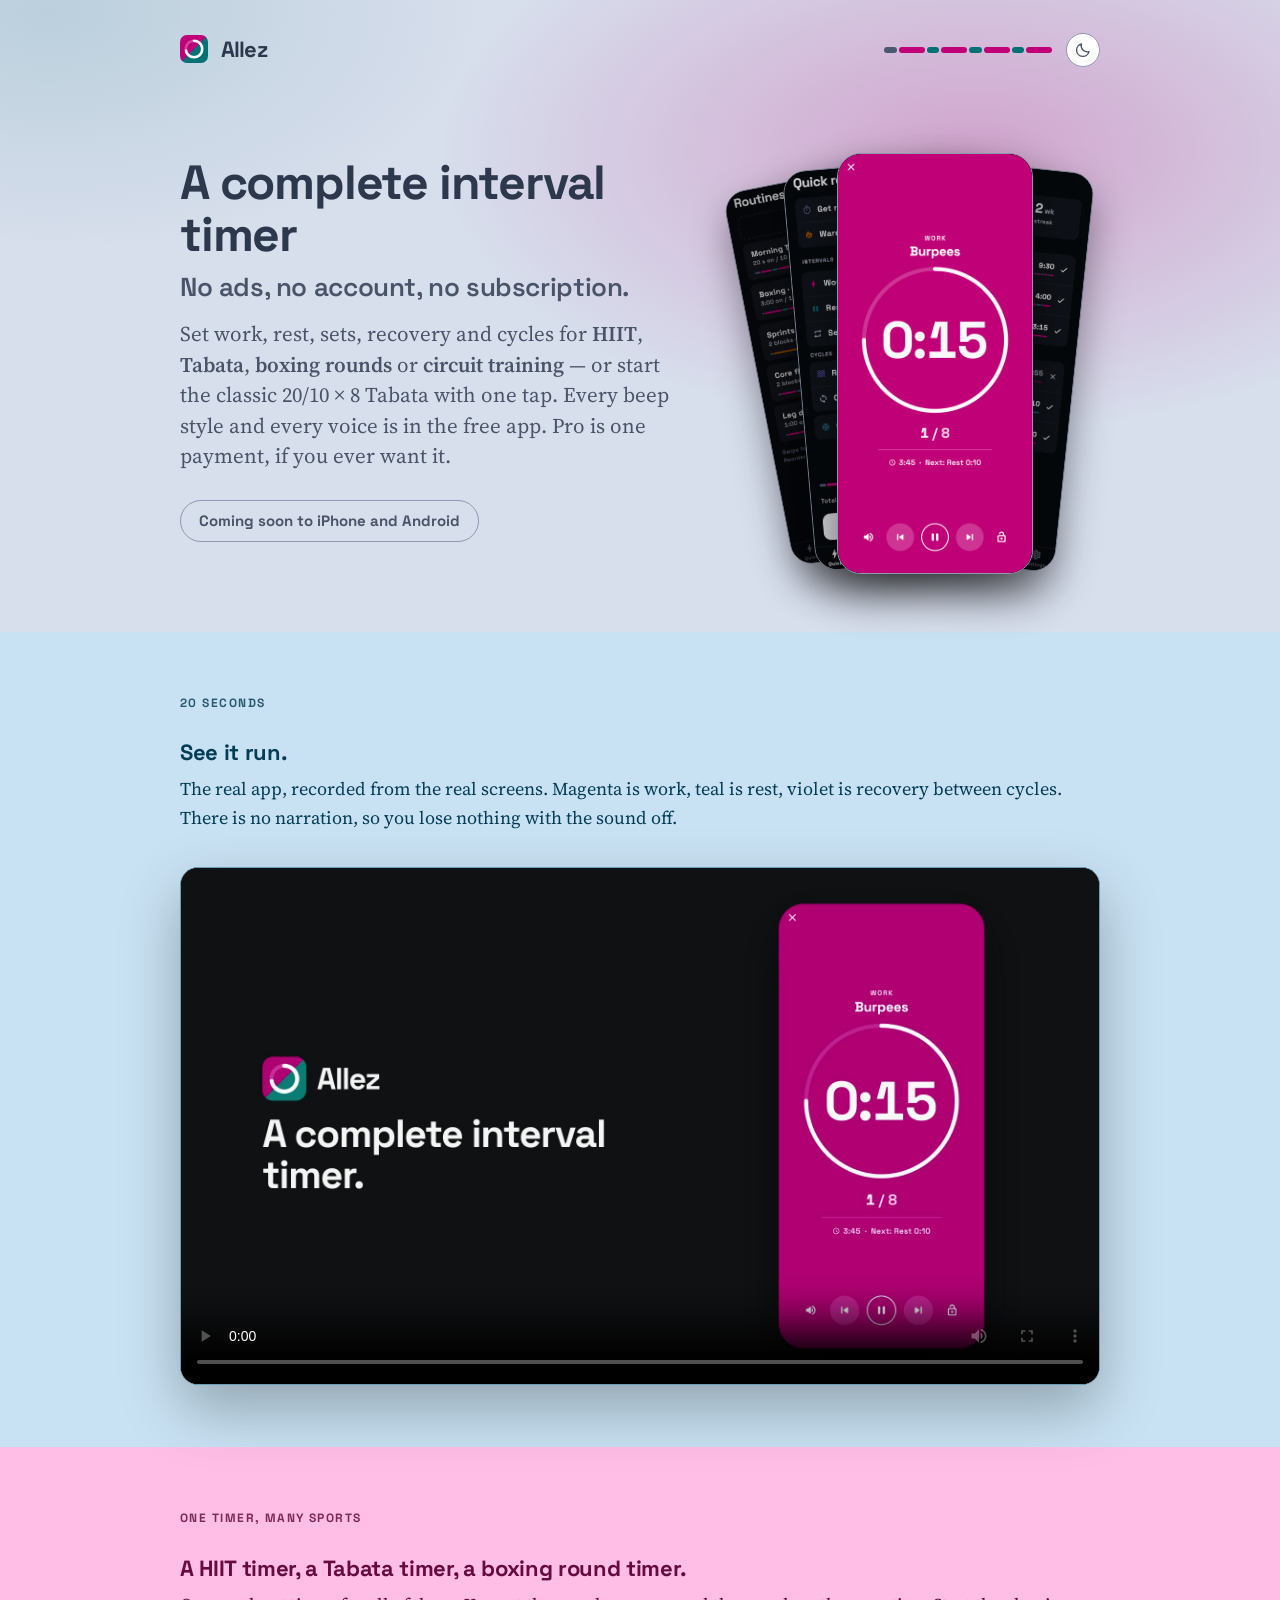
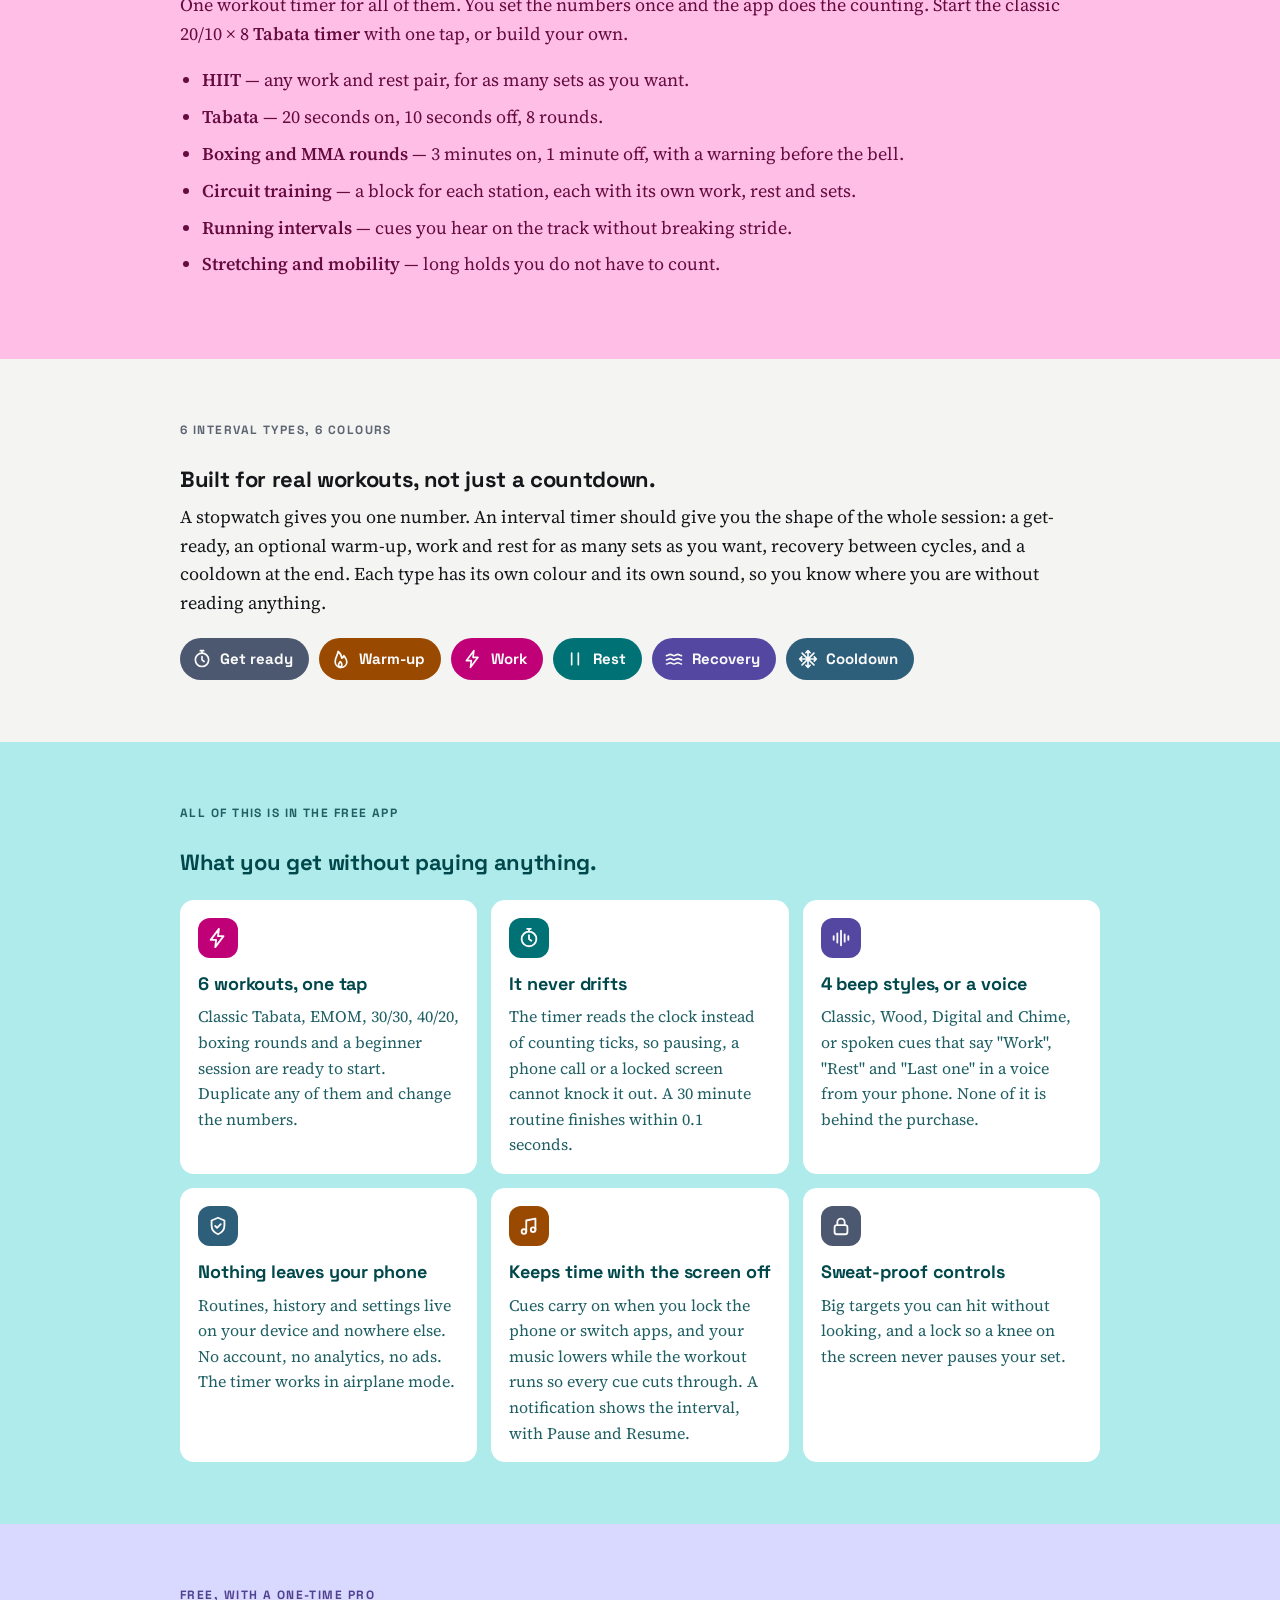
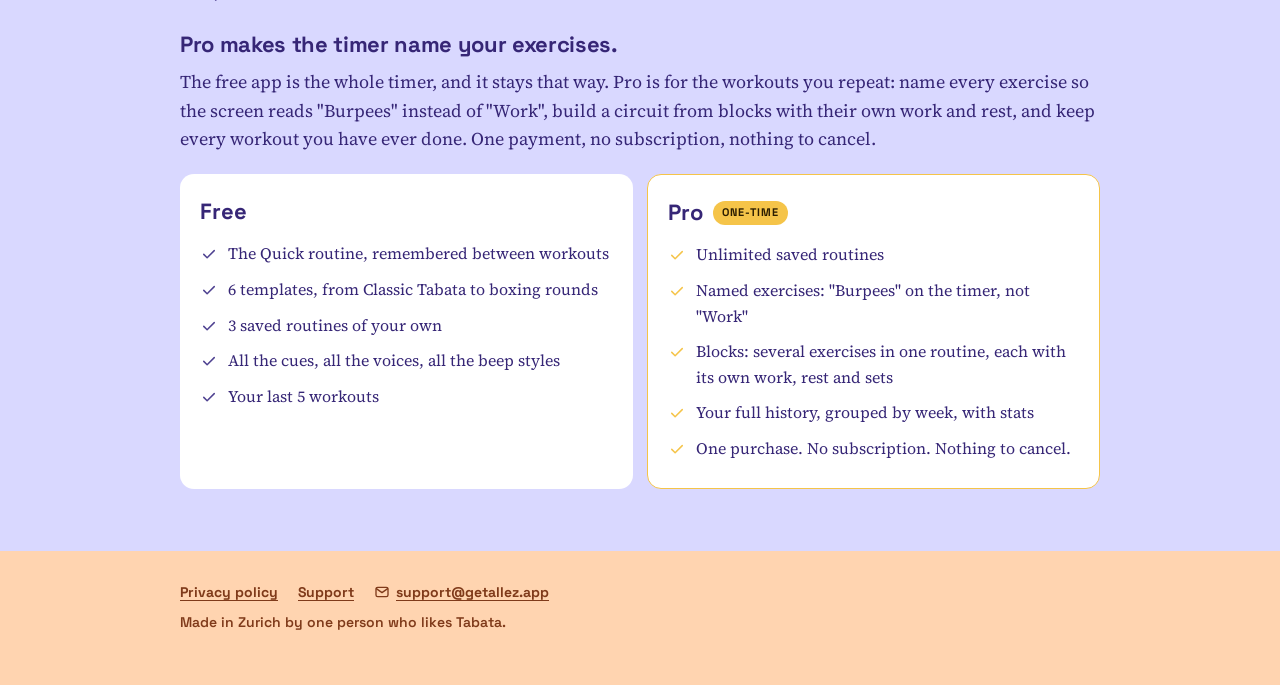
==== index.html @ c7da7fe8 "site: give each section the app's own interval colours The bands carried 8 per cent of an interval c" ====
<!doctype html>
<html lang="en">
<head>
  <meta charset="utf-8">
  <meta name="viewport" content="width=device-width, initial-scale=1">
  <title>Allez — Interval Timer for HIIT, Tabata &amp; Boxing</title>
  <meta name="description" content="A complete interval timer for HIIT, Tabata, boxing rounds and circuit training. No ads, no account, no subscription — the free app is the whole timer.">
  <link rel="canonical" href="https://getallez.app/">
  <meta name="theme-color" media="(prefers-color-scheme: light)" content="#F4F4F2">
  <meta name="theme-color" media="(prefers-color-scheme: dark)" content="#0F1115">
  <link rel="icon" href="assets/icons/favicon.ico" sizes="any">
  <link rel="icon" type="image/png" sizes="32x32" href="assets/icons/icon-32.png">
  <link rel="icon" type="image/png" sizes="16x16" href="assets/icons/icon-16.png">
  <link rel="apple-touch-icon" href="assets/icons/apple-touch-icon.png">
  <link rel="manifest" href="site.webmanifest">
  <meta property="og:type" content="website">
  <meta property="og:site_name" content="Allez">
  <meta property="og:title" content="Allez — Interval Timer for HIIT, Tabata &amp; Boxing">
  <meta property="og:description" content="A complete interval timer for HIIT, Tabata, boxing rounds and circuit training. No ads, no account, no subscription — the free app is the whole timer.">
  <meta property="og:url" content="https://getallez.app/">
  <meta property="og:image" content="https://getallez.app/assets/og-image.png">
  <meta property="og:image:width" content="1200">
  <meta property="og:image:height" content="630">
  <meta name="twitter:card" content="summary_large_image">
  <meta name="twitter:title" content="Allez — Interval Timer for HIIT, Tabata &amp; Boxing">
  <meta name="twitter:description" content="A complete interval timer. No ads, no account, no subscription.">
  <meta name="twitter:image" content="https://getallez.app/assets/og-image.png">
  <!-- The Smart App Banner needs the numeric App Store id. Add it once the
       app record exists: <meta name="apple-itunes-app" content="app-id=ID"> -->
  <link rel="preconnect" href="https://fonts.googleapis.com">
  <link rel="preconnect" href="https://fonts.gstatic.com" crossorigin>
  <link href="https://fonts.googleapis.com/css2?family=Space+Grotesk:wght@500;600;700&family=Source+Serif+4:ital,opsz,wght@0,8..60,400;0,8..60,600;1,8..60,400&display=swap" rel="stylesheet">
  <script src="assets/theme.js"></script>
  <script src="assets/motion.js"></script>
  <link rel="stylesheet" href="assets/site.css">
  <!-- Structured data. It carries no rating and no store link, because the
       app has neither yet. Add downloadUrl once each store listing is live. -->
  <script type="application/ld+json">
  {
    "@context": "https://schema.org",
    "@graph": [
      {
        "@type": "WebSite",
        "@id": "https://getallez.app/#website",
        "url": "https://getallez.app/",
        "name": "Allez",
        "inLanguage": "en"
      },
      {
        "@type": "VideoObject",
        "@id": "https://getallez.app/#launch-film",
        "name": "Allez, an interval timer in twenty seconds",
        "description": "A twenty second look at the Allez interval timer: the work, rest and recovery colours, the quick routine setup, and the weekly history.",
        "thumbnailUrl": "https://getallez.app/assets/video/allez-launch.jpg",
        "contentUrl": "https://getallez.app/assets/video/allez-launch.mp4",
        "uploadDate": "2026-09-23",
        "duration": "PT20S",
        "inLanguage": "en",
        "isPartOf": { "@id": "https://getallez.app/#website" }
      },
      {
        "@type": "SoftwareApplication",
        "@id": "https://getallez.app/#app",
        "name": "Allez - HIIT Interval Timer",
        "applicationCategory": "HealthApplication",
        "applicationSubCategory": "Interval timer",
        "operatingSystem": "Android, iOS",
        "inLanguage": "en",
        "image": "https://getallez.app/assets/og-image.png",
        "description": "A complete interval timer for HIIT, Tabata, boxing rounds and circuit training. Work, rest, sets, recovery and cycles set in seconds, with no ads, no account and no subscription. The free app is the whole timer.",
        "featureList": [
          "Work, rest, sets, recovery and cycles set in seconds",
          "Templates for Tabata, EMOM, 30/30, 40/20 and boxing rounds",
          "Four beep styles, or spoken interval cues, all free",
          "A 3-2-1 countdown before every change",
          "Keeps time with the screen locked",
          "No account, no ads and no data leaves the device",
          "Workout history with weekly totals"
        ],
        "offers": {
          "@type": "Offer",
          "price": "0",
          "priceCurrency": "USD",
          "description": "Free, with an optional one-time Pro purchase"
        },
        "isPartOf": { "@id": "https://getallez.app/#website" }
      }
    ]
  }
  </script>
</head>
<body>
<div class="progress" aria-hidden="true"></div>
<!-- The icons, drawn once and used by reference below. -->
<svg width="0" height="0" style="position:absolute" aria-hidden="true">
  <symbol id="i-timer" viewBox="0 0 24 24"><circle cx="12" cy="13" r="8"/><path d="M12 9v4l2.5 2M10 2h4M12 2v3"/></symbol>
  <symbol id="i-flame" viewBox="0 0 24 24"><path d="M12 22c4.4 0 7-2.9 7-6.6 0-3.2-2.2-5.1-3.6-7.4-.5 1.6-1.4 2.6-2.4 3-.3-3-1.8-5.8-4.5-8C8.6 6.3 5 9.7 5 15.4 5 19.1 7.6 22 12 22z"/><path d="M12 22c-1.7 0-3-1.3-3-3 0-1.6 1.3-2.5 2-4 1.2 1 2 2.5 2 4 0 1.7-1.3 3-3 3z"/></symbol>
  <symbol id="i-bolt" viewBox="0 0 24 24"><path d="M13 2L4 14h6l-1 8 9-12h-6l1-8z"/></symbol>
  <symbol id="i-pause" viewBox="0 0 24 24"><path d="M8 5v14M16 5v14"/></symbol>
  <symbol id="i-waves" viewBox="0 0 24 24"><path d="M3 8c2 0 2.5-1.5 4.5-1.5S10 8 12 8s2.5-1.5 4.5-1.5S19 8 21 8M3 13c2 0 2.5-1.5 4.5-1.5S10 13 12 13s2.5-1.5 4.5-1.5S19 13 21 13M3 18c2 0 2.5-1.5 4.5-1.5S10 18 12 18s2.5-1.5 4.5-1.5S19 18 21 18"/></symbol>
  <symbol id="i-snow" viewBox="0 0 24 24"><path d="M12 2v20M2 12h20M4.9 4.9l14.2 14.2M19.1 4.9L4.9 19.1M12 2l-2.5 2.5M12 2l2.5 2.5M12 22l-2.5-2.5M12 22l2.5-2.5M2 12l2.5-2.5M2 12l2.5 2.5M22 12l-2.5-2.5M22 12l-2.5 2.5"/></symbol>
  <symbol id="i-speaker" viewBox="0 0 24 24"><path d="M4 9v6h4l5 4V5L8 9H4z"/><path d="M16.5 8.5a5 5 0 010 7M19 6a8.5 8.5 0 010 12"/></symbol>
  <symbol id="i-voice" viewBox="0 0 24 24"><path d="M4 10v4M8 7v10M12 4v16M16 8v8M20 10v4"/></symbol>
  <symbol id="i-lock" viewBox="0 0 24 24"><rect x="5" y="11" width="14" height="10" rx="2.5"/><path d="M8 11V8a4 4 0 018 0v3"/></symbol>
  <symbol id="i-shield" viewBox="0 0 24 24"><path d="M12 3l7 3v5.5c0 4.5-3 8-7 9.5-4-1.5-7-5-7-9.5V6l7-3z"/><path d="M9 12l2 2 4-4"/></symbol>
  <symbol id="i-music" viewBox="0 0 24 24"><path d="M9 18V6l10-2v12"/><circle cx="6.5" cy="18" r="2.5"/><circle cx="16.5" cy="16" r="2.5"/></symbol>
  <symbol id="i-check" viewBox="0 0 24 24"><path d="M5 12.5l4.5 4.5L19 7.5"/></symbol>
  <symbol id="i-island" viewBox="0 0 24 24"><rect x="3" y="4" width="18" height="16" rx="4"/><rect x="8" y="6.5" width="8" height="3" rx="1.5"/></symbol>
  <symbol id="i-mail" viewBox="0 0 24 24"><rect x="3" y="5" width="18" height="14" rx="2.5"/><path d="M3.5 7l8.5 6 8.5-6"/></symbol>
</svg>

<main class="wide">
  <div class="stage" data-band="getready">
  <header class="brand">
    <a class="wordmark" href="/">
      <img class="appicon" src="assets/icons/icon-48.png" width="28" height="28" alt="">
      Allez
    </a>
    <div class="brand-end">
      <div class="bar live" aria-hidden="true">
        <span class="getready"></span><span></span><span class="rest"></span><span></span><span class="rest"></span><span></span><span class="rest"></span><span></span>
      </div>
      <button class="theme-toggle" type="button" aria-label="Switch the theme"><svg class="sun" viewBox="0 0 24 24" aria-hidden="true"><circle cx="12" cy="12" r="4.2"/><path d="M12 2.6v2.2M12 19.2v2.2M2.6 12h2.2M19.2 12h2.2M5.3 5.3l1.6 1.6M17.1 17.1l1.6 1.6M18.7 5.3l-1.6 1.6M6.9 17.1l-1.6 1.6"/></svg><svg class="moon" viewBox="0 0 24 24" aria-hidden="true"><path d="M20 14.2A8.4 8.4 0 019.8 4 8.4 8.4 0 1020 14.2z"/></svg></button>
    </div>
  </header>

  <section class="hero">
    <div>
      <h1><span>A</span> <span>complete</span> <span>interval</span> <span>timer</span></h1>
      <p class="hero-sub">No ads, no account, no subscription.</p>
      <p class="lead">Set work, rest, sets, recovery and cycles for <strong>HIIT</strong>, <strong>Tabata</strong>, <strong>boxing rounds</strong> or <strong>circuit training</strong> &mdash; or start the classic 20/10 &times; 8 Tabata with one tap. Every beep style and every voice is in the free app. Pro is one payment, if you ever want it.</p>
      <div class="actions">
        <span class="pill quiet">Coming soon to iPhone and Android</span>
      </div>
    </div>
    <figure class="deck" role="img" aria-label="Four screens from Allez: the saved routines, the quick routine with its work and rest values, the running timer showing Burpees with 15 seconds left, and the history with this week's workouts.">
      <span class="deck-card"><img src="assets/screens/h_5_routines.png" width="416" height="900" alt="" loading="eager" fetchpriority="high"></span>
      <span class="deck-card"><img src="assets/screens/h_3_quick.png" width="416" height="900" alt="" loading="eager" fetchpriority="high"></span>
      <span class="deck-card"><img src="assets/screens/h_1_work.png" width="416" height="900" alt="" loading="eager" fetchpriority="high"></span>
      <span class="deck-card"><img src="assets/screens/h_6_history.png" width="416" height="900" alt="" loading="eager" fetchpriority="high"></span>
    </figure>
  </section>
  </div>

  <section id="film" data-reveal data-band="cooldown">
    <p class="eyebrow">20 seconds</p>
    <h2><span>See it run.</span></h2>
    <p>The real app, recorded from the real screens. Magenta is work, teal is rest, violet is recovery between cycles. There is no narration, so you lose nothing with the sound off.</p>
    <figure class="film">
      <video controls playsinline preload="metadata"
             poster="assets/video/allez-launch.jpg"
             width="1920" height="1080">
        <source src="assets/video/allez-launch.mp4" type="video/mp4">
        <p>Your browser cannot play this video. <a href="assets/video/allez-launch.mp4">Download it instead.</a></p>
      </video>
    </figure>
  </section>

  <section data-reveal data-band="work">
    <p class="eyebrow">One timer, many sports</p>
    <h2><span>A HIIT timer, a Tabata timer, a boxing round timer.</span></h2>
    <p>One workout timer for all of them. You set the numbers once and the app does the counting. Start the classic 20/10 &times; 8 <strong>Tabata timer</strong> with one tap, or build your own.</p>
    <ul>
      <li><strong>HIIT</strong> &mdash; any work and rest pair, for as many sets as you want.</li>
      <li><strong>Tabata</strong> &mdash; 20 seconds on, 10 seconds off, 8 rounds.</li>
      <li><strong>Boxing and MMA rounds</strong> &mdash; 3 minutes on, 1 minute off, with a warning before the bell.</li>
      <li><strong>Circuit training</strong> &mdash; a block for each station, each with its own work, rest and sets.</li>
      <li><strong>Running intervals</strong> &mdash; cues you hear on the track without breaking stride.</li>
      <li><strong>Stretching and mobility</strong> &mdash; long holds you do not have to count.</li>
    </ul>
  </section>

  <section data-reveal>
    <p class="eyebrow">6 interval types, 6 colours</p>
    <h2><span>Built for real workouts, not just a countdown.</span></h2>
    <p>A stopwatch gives you one number. An interval timer should give you the shape of the whole session: a get-ready, an optional warm-up, work and rest for as many sets as you want, recovery between cycles, and a cooldown at the end. Each type has its own colour and its own sound, so you know where you are without reading anything.</p>
    <ul class="intervals" aria-label="The six interval types" data-reveal>
      <li class="chip" style="--tint:#4C586F"><svg class="icon"><use href="#i-timer"/></svg>Get ready</li>
      <li class="chip" style="--tint:#9A4A00"><svg class="icon"><use href="#i-flame"/></svg>Warm-up</li>
      <li class="chip" style="--tint:#BF0076"><svg class="icon"><use href="#i-bolt"/></svg>Work</li>
      <li class="chip" style="--tint:#007174"><svg class="icon"><use href="#i-pause"/></svg>Rest</li>
      <li class="chip" style="--tint:#5447A1"><svg class="icon"><use href="#i-waves"/></svg>Recovery</li>
      <li class="chip" style="--tint:#2D5E7A"><svg class="icon"><use href="#i-snow"/></svg>Cooldown</li>
    </ul>
  </section>

  <section data-reveal data-band="rest">
    <p class="eyebrow">All of this is in the free app</p>
    <h2><span>What you get without paying anything.</span></h2>
    <div class="features" data-reveal>
      <div class="feature">
        <span class="feature-icon" style="--tint:#BF0076"><svg class="icon"><use href="#i-bolt"/></svg></span>
        <h3>6 workouts, one tap</h3>
        <p>Classic Tabata, EMOM, 30/30, 40/20, boxing rounds and a beginner session are ready to start. Duplicate any of them and change the numbers.</p>
      </div>
      <div class="feature">
        <span class="feature-icon" style="--tint:#007174"><svg class="icon"><use href="#i-timer"/></svg></span>
        <h3>It never drifts</h3>
        <p>The timer reads the clock instead of counting ticks, so pausing, a phone call or a locked screen cannot knock it out. A 30 minute routine finishes within 0.1 seconds.</p>
      </div>
      <div class="feature">
        <span class="feature-icon" style="--tint:#5447A1"><svg class="icon"><use href="#i-voice"/></svg></span>
        <h3>4 beep styles, or a voice</h3>
        <p>Classic, Wood, Digital and Chime, or spoken cues that say "Work", "Rest" and "Last one" in a voice from your phone. None of it is behind the purchase.</p>
      </div>
      <div class="feature">
        <span class="feature-icon" style="--tint:#2D5E7A"><svg class="icon"><use href="#i-shield"/></svg></span>
        <h3>Nothing leaves your phone</h3>
        <p>Routines, history and settings live on your device and nowhere else. No account, no analytics, no ads. The timer works in airplane mode.</p>
      </div>
      <div class="feature">
        <span class="feature-icon" style="--tint:#9A4A00"><svg class="icon"><use href="#i-music"/></svg></span>
        <h3>Keeps time with the screen off</h3>
        <p>Cues carry on when you lock the phone or switch apps, and your music lowers while the workout runs so every cue cuts through. A notification shows the interval, with Pause and Resume.</p>
      </div>
      <div class="feature">
        <span class="feature-icon" style="--tint:#4C586F"><svg class="icon"><use href="#i-lock"/></svg></span>
        <h3>Sweat-proof controls</h3>
        <p>Big targets you can hit without looking, and a lock so a knee on the screen never pauses your set.</p>
      </div>
    </div>
  </section>

  <section data-reveal data-band="recovery">
    <p class="eyebrow">Free, with a one-time Pro</p>
    <h2><span>Pro makes the timer name your exercises.</span></h2>
    <p>The free app is the whole timer, and it stays that way. Pro is for the workouts you repeat: name every exercise so the screen reads "Burpees" instead of "Work", build a circuit from blocks with their own work and rest, and keep every workout you have ever done. One payment, no subscription, nothing to cancel.</p>
    <div class="plans" data-reveal>
      <div class="plan">
        <h3>Free</h3>
        <ul class="ticks">
          <li><svg class="icon"><use href="#i-check"/></svg>The Quick routine, remembered between workouts</li>
          <li><svg class="icon"><use href="#i-check"/></svg>6 templates, from Classic Tabata to boxing rounds</li>
          <li><svg class="icon"><use href="#i-check"/></svg>3 saved routines of your own</li>
          <li><svg class="icon"><use href="#i-check"/></svg>All the cues, all the voices, all the beep styles</li>
          <li><svg class="icon"><use href="#i-check"/></svg>Your last 5 workouts</li>
        </ul>
      </div>
      <div class="plan pro">
        <h3>Pro <span class="propill">one-time</span></h3>
        <ul class="ticks">
          <li><svg class="icon"><use href="#i-check"/></svg>Unlimited saved routines</li>
          <li><svg class="icon"><use href="#i-check"/></svg>Named exercises: "Burpees" on the timer, not "Work"</li>
          <li><svg class="icon"><use href="#i-check"/></svg>Blocks: several exercises in one routine, each with its own work, rest and sets</li>
          <li><svg class="icon"><use href="#i-check"/></svg>Your full history, grouped by week, with stats</li>
          <li><svg class="icon"><use href="#i-check"/></svg>One purchase. No subscription. Nothing to cancel.</li>
        </ul>
      </div>
    </div>
  </section>

  <footer data-reveal data-band="warmup">
    <a href="privacy/">Privacy policy</a>
    <a href="support/">Support</a>
    <a href="mailto:support@getallez.app"><svg class="icon inline"><use href="#i-mail"/></svg>support@getallez.app</a>
    <span class="made">Made in Zurich by one person who likes Tabata.</span>
  </footer>
</main>
</body>
</html>
---- assets/site.css ----
/* The site uses the colours and the type of the app, so a user who comes
   from the App Store page to the support page sees the same thing. */

:root {
  --surface: #F4F4F2;
  --card: #FFFFFF;
  --border: #E4E6EA;
  --text: #14161A;
  --text2: #5D6472;
  --text3: #A2A8B5;
  --work: #BF0076;
  --rest: #007174;
  --recovery: #5447A1;
  --getready: #4C586F;
  /* The interval palette, copied from the app. Each interval owns a ground
     and the ink the app writes on that ground, and the app keeps a separate
     set for each theme. A band on this page uses the same pair, so the page
     and the timer are the same object. Source: lib/theme/allez_theme.dart. */
  --getready-bg: #D7DEEC; --getready-ink: #2D384D; --getready-2: #4A5468; --getready-line: #8F9AB0;
  --warmup-bg:   #FFD4B0; --warmup-ink:   #651E00; --warmup-2:   #7F3A1A; --warmup-line:   #C98B5D;
  --work-bg:     #FFBEE6; --work-ink:     #650B3F; --work-2:     #7D2A58; --work-line:     #D97FB8;
  --rest-bg:     #B0EBEB; --rest-ink:     #00484C; --rest-2:     #1F5F63; --rest-line:     #4FA6A8;
  --recovery-bg: #D9D8FF; --recovery-ink: #362676; --recovery-2: #4F4291; --recovery-line: #9391D0;
  --cooldown-bg: #C9E2F3; --cooldown-ink: #053D57; --cooldown-2: #2A5871; --cooldown-line: #6E9DB8;
  /* A card on a pale band is white. A card on a deep one is the band with
     light let into it, which is how the app draws a control on a work
     screen. */
  --band-card: #FFFFFF;
  --glow: 26%;
  /* One curve for every move on the page. It leaves fast and lands slow,
     which is what makes a card look like it has weight. */
  --ease: cubic-bezier(.16, 1, .3, 1);
  --lift: 0 16px 36px rgba(20, 22, 26, .10);
  color-scheme: light dark;
}

/* The system preference decides, unless the reader asked for light. The
   dark tokens repeat below for the reader's own choice; CSS cannot share
   one block between a media query and a selector. */
@media (prefers-color-scheme: dark) {
  :root:not([data-theme="light"]) {
    --surface: #0F1115;
    --card: #181B21;
    --border: #242830;
    --text: #F4F5F7;
    --text2: #A2A8B5;
    --text3: #5D6472;
    --lift: 0 16px 36px rgba(0, 0, 0, .45);
    --getready-bg: #4C586F; --getready-ink: #FAFAFA; --getready-2: #E2E4E8; --getready-line: #9AA2B1;
    --warmup-bg:   #9A4A00; --warmup-ink:   #FAFAFA; --warmup-2:   #F3E5D8; --warmup-line:   #D0A27A;
    --work-bg:     #BF0076; --work-ink:     #FAFAFA; --work-2:     #F6D7EA; --work-line:     #E07AB8;
    --rest-bg:     #007174; --rest-ink:     #FAFAFA; --rest-2:     #D9ECEC; --rest-line:     #5EAAAC;
    --recovery-bg: #5447A1; --recovery-ink: #FAFAFA; --recovery-2: #E2E0EE; --recovery-line: #A49BD0;
    --cooldown-bg: #2D5E7A; --cooldown-ink: #FAFAFA; --cooldown-2: #DBE3E8; --cooldown-line: #8AA7B8;
    --band-card: rgba(255, 255, 255, .13);
    --glow: 40%;
    color-scheme: dark;
  }
}

:root[data-theme="dark"] {
  --surface: #0F1115;
  --card: #181B21;
  --border: #242830;
  --text: #F4F5F7;
  --text2: #A2A8B5;
  --text3: #5D6472;
  --lift: 0 16px 36px rgba(0, 0, 0, .45);
  --getready-bg: #4C586F; --getready-ink: #FAFAFA; --getready-2: #E2E4E8; --getready-line: #9AA2B1;
  --warmup-bg:   #9A4A00; --warmup-ink:   #FAFAFA; --warmup-2:   #F3E5D8; --warmup-line:   #D0A27A;
  --work-bg:     #BF0076; --work-ink:     #FAFAFA; --work-2:     #F6D7EA; --work-line:     #E07AB8;
  --rest-bg:     #007174; --rest-ink:     #FAFAFA; --rest-2:     #D9ECEC; --rest-line:     #5EAAAC;
  --recovery-bg: #5447A1; --recovery-ink: #FAFAFA; --recovery-2: #E2E0EE; --recovery-line: #A49BD0;
  --cooldown-bg: #2D5E7A; --cooldown-ink: #FAFAFA; --cooldown-2: #DBE3E8; --cooldown-line: #8AA7B8;
  --band-card: rgba(255, 255, 255, .13);
  --glow: 40%;
  color-scheme: dark;
}

:root[data-theme="light"] {
  color-scheme: light;
}

* {
  box-sizing: border-box;
}

html {
  -webkit-text-size-adjust: 100%;
}

img {
  max-width: 100%;
  height: auto;
}

/* Nothing on the page may widen it. The screens row scrolls inside its
   own box; the page itself never scrolls sideways. */
body {
  overflow-x: clip;
}

/* Two voices. Headings, labels and buttons speak in Space Grotesk, the
   face of the app. Running text speaks in a serif made for reading on screens, so
   a heading and the paragraph under it never look like the same thing. */
body {
  margin: 0;
  background: var(--surface);
  color: var(--text);
  font-family: "Source Serif 4", Georgia, "Times New Roman", serif;
  font-size: 18px;
  line-height: 1.6;
  font-weight: 400;
}

h1, h2, h3, .wordmark, .eyebrow, .pill, .meta, footer, th {
  font-family: "Space Grotesk", -apple-system, BlinkMacSystemFont, "Segoe UI", sans-serif;
}

main {
  max-width: 680px;
  margin: 0 auto;
  padding: 24px 20px 64px;
}

/* The wordmark and the routine bar are the whole brand. */
.brand {
  display: flex;
  align-items: center;
  justify-content: space-between;
  gap: 16px;
  padding: 8px 0 28px;
}

.wordmark {
  font-size: 22px;
  font-weight: 800;
  letter-spacing: -0.04em;
  color: var(--text);
  text-decoration: none;
}

/* The right-hand group of the header. The bar and the toggle sit together
   so the wordmark keeps the far left. */
.brand-end {
  display: flex;
  align-items: center;
  gap: 14px;
}

.theme-toggle {
  display: inline-flex;
  align-items: center;
  justify-content: center;
  width: 34px;
  height: 34px;
  flex: none;
  padding: 0;
  border: 1px solid var(--border);
  border-radius: 999px;
  background: var(--card);
  color: var(--text2);
  cursor: pointer;
}

.theme-toggle:hover {
  color: var(--text);
  border-color: var(--text3);
}

.theme-toggle:focus-visible {
  outline: 2px solid var(--work);
  outline-offset: 2px;
}

.theme-toggle svg {
  width: 18px;
  height: 18px;
  fill: none;
  stroke: currentColor;
  stroke-width: 1.8;
  stroke-linecap: round;
  stroke-linejoin: round;
}

/* The button offers the theme you are not in, so the icon follows the
   theme in force. The rules mirror the token rules above. */
.theme-toggle .sun { display: none; }
.theme-toggle .moon { display: block; }

@media (prefers-color-scheme: dark) {
  :root:not([data-theme="light"]) .theme-toggle .sun { display: block; }
  :root:not([data-theme="light"]) .theme-toggle .moon { display: none; }
}

:root[data-theme="dark"] .theme-toggle .sun { display: block; }
:root[data-theme="dark"] .theme-toggle .moon { display: none; }
:root[data-theme="light"] .theme-toggle .sun { display: none; }
:root[data-theme="light"] .theme-toggle .moon { display: block; }

.bar {
  display: flex;
  gap: 2px;
  height: 6px;
  width: 168px;
}

.bar span {
  flex: 2;
  border-radius: 3px;
  background: var(--work);
}

.bar span.rest {
  flex: 1;
  background: var(--rest);
}

.bar span.getready {
  flex: 1;
  background: var(--getready);
}

h1 {
  font-size: 36px;
  line-height: 1.08;
  letter-spacing: -0.025em;
  font-weight: 800;
  margin: 0 0 10px;
}

h2 {
  font-size: 22px;
  line-height: 1.2;
  letter-spacing: -0.015em;
  font-weight: 800;
  margin: 40px 0 10px;
}

h3 {
  font-size: 17px;
  font-weight: 800;
  letter-spacing: -0.005em;
  margin: 26px 0 6px;
}

p, li {
  margin: 0 0 14px;
}

ul {
  padding-left: 22px;
}

li {
  margin-bottom: 8px;
}

strong {
  font-weight: 600;
}

a {
  color: var(--text);
  font-weight: 600;
  text-decoration: underline;
  text-decoration-color: var(--text3);
  text-underline-offset: 3px;
}

a:hover {
  text-decoration-color: var(--text);
}

/* The second line of the hero. It sits between the headline and the lead
   in size, and it carries the headline's typeface so the two read as one
   statement. */
.hero-sub {
  font-family: "Space Grotesk", -apple-system, BlinkMacSystemFont, "Segoe UI", sans-serif;
  font-size: 20px;
  line-height: 1.25;
  letter-spacing: -0.015em;
  font-weight: 600;
  color: var(--text2);
  margin: 0 0 16px;
}

.lead {
  font-size: 21px;
  line-height: 1.45;
  color: var(--text2);
  font-weight: 400;
  margin-bottom: 28px;
}

.meta {
  color: var(--text2);
  font-size: 15px;
  font-weight: 600;
}

.eyebrow {
  font-size: 12px;
  font-weight: 700;
  letter-spacing: 0.12em;
  text-transform: uppercase;
  color: var(--text2);
  margin: 0 0 12px;
}

.card {
  background: var(--card);
  border-radius: 12px;
  padding: 16px 18px;
  margin: 16px 0;
}

.card p:last-child, .card li:last-child {
  margin-bottom: 0;
}

.pill {
  display: inline-block;
  max-width: 100%;
  padding: 10px 18px;
  border-radius: 999px;
  background: var(--text);
  color: var(--surface);
  font-weight: 800;
  font-size: 15px;
  line-height: 1.35;
  text-align: center;
  text-decoration: none;
}

.pill.quiet {
  background: transparent;
  color: var(--text2);
  border: 1.5px solid var(--border);
}

.actions {
  display: flex;
  flex-wrap: wrap;
  gap: 10px;
  margin: 28px 0;
}

footer {
  margin-top: 56px;
  padding-top: 20px;
  border-top: 1px solid var(--border);
  color: var(--text2);
  font-size: 14px;
  font-weight: 700;
  display: flex;
  flex-wrap: wrap;
  gap: 8px 20px;
}

footer a {
  color: var(--text2);
  font-weight: 700;
}

code {
  font-family: ui-monospace, "SF Mono", Menlo, monospace;
  font-size: 15px;
  background: var(--card);
  padding: 2px 6px;
  border-radius: 6px;
}

table {
  width: 100%;
  border-collapse: collapse;
  font-size: 15px;
  margin: 12px 0 20px;
}

th, td {
  text-align: left;
  padding: 10px 8px;
  border-bottom: 1px solid var(--border);
  vertical-align: top;
}

th {
  color: var(--text2);
  font-weight: 700;
  font-size: 12px;
  letter-spacing: 0.08em;
  text-transform: uppercase;
}

/* --- The landing page. The inner pages keep the narrow reading column. */

main.wide {
  max-width: 960px;
  padding-top: 0;
  padding-bottom: 0;
}

.appicon {
  width: 28px;
  height: 28px;
  border-radius: 7px;
  vertical-align: -6px;
  margin-right: 8px;
}

/* The hero bar runs, like a routine. Off for people who asked for less
   motion. */
@media (prefers-reduced-motion: no-preference) {
  .bar.live span {
    animation: run 4.8s ease-in-out infinite;
  }
  .bar.live span:nth-child(1) { animation-delay: 0s; }
  .bar.live span:nth-child(2) { animation-delay: .6s; }
  .bar.live span:nth-child(3) { animation-delay: 1.2s; }
  .bar.live span:nth-child(4) { animation-delay: 1.8s; }
  .bar.live span:nth-child(5) { animation-delay: 2.4s; }
  .bar.live span:nth-child(6) { animation-delay: 3s; }
  .bar.live span:nth-child(7) { animation-delay: 3.6s; }
  .bar.live span:nth-child(8) { animation-delay: 4.2s; }
  @keyframes run {
    0%, 100% { opacity: .35; }
    12% { opacity: 1; }
    30% { opacity: .35; }
  }
}

main.wide section {
  margin: 0;
  padding: 48px 0;
}

/* The band separates one section from the next, so the heading inside a
   band no longer has to. */
main.wide section h2 {
  margin-top: 26px;
}

.hero {
  display: grid;
  grid-template-columns: minmax(0, 1fr);
  gap: 28px;
  align-items: center;
  padding: 4px 0 52px;
}

.hero > * {
  min-width: 0;
}

.hero h1 {
  font-size: 32px;
}

.hero .lead {
  font-size: 18px;
  line-height: 1.5;
}

/* The hero deck. Four screens in depth, the front one sharp and the rest
   dimmed behind it. It has to read with no motion at all, because a hero
   gets about two seconds; the hover only rewards someone already looking. */
.hero .deck {
  position: relative;
  width: min(94vw, 300px);
  aspect-ratio: 1 / 1.2;
  margin: 0 auto;
  display: grid;
  place-items: center;
}

.hero .deck-card {
  position: absolute;
  width: min(46vw, 168px);
  border-radius: 24px;
  overflow: hidden;
  background: #000;
  border: 1px solid var(--border);
  box-shadow: 0 20px 44px rgba(0, 0, 0, .42);
  transition: translate .55s var(--ease), rotate .55s var(--ease),
              scale .55s var(--ease), filter .55s ease;
}

.hero .deck-card img {
  display: block;
  width: 100%;
  height: auto;
}

/* The fan sits on the translate, rotate and scale properties rather than on
   one transform, so the deal-in keyframe below can use transform without
   overwriting a card's resting place. Each card carries its own depth, so the
   stacking never depends on source order alone. A narrow screen closes the
   fan up into a stack. */
.hero .deck-card:nth-child(1) { translate: -34% 0; rotate: -9deg; scale: .90; z-index: 1; filter: brightness(.70); }
.hero .deck-card:nth-child(2) { translate: -16% 0; rotate: -4deg; scale: .95; z-index: 2; filter: brightness(.85); }
.hero .deck-card:nth-child(3) { translate: 0 0;    rotate: 0deg;  scale: 1;   z-index: 3; }
.hero .deck-card:nth-child(4) { translate: 18% 0;  rotate: 5deg;  scale: .95; z-index: 2; filter: brightness(.85); }

@media (prefers-reduced-motion: reduce) {
  .hero .deck-card { transition: none; }
}

@media (min-width: 760px) {
  .hero {
    grid-template-columns: minmax(0, 1.15fr) minmax(0, .85fr);
    gap: 48px;
  }
  .hero h1 {
    font-size: 48px;
  }
  .hero .hero-sub {
    font-size: 26px;
  }
  .hero .lead {
    font-size: 21px;
    line-height: 1.45;
  }
  .hero .deck {
    width: min(38vw, 330px);
    aspect-ratio: 1 / 1.12;
    margin: 0;
    justify-self: end;
  }
  .hero .deck-card { width: min(22vw, 196px); }
  .hero .deck-card:nth-child(1) { translate: -46% 0; rotate: -11deg; scale: .90; }
  .hero .deck-card:nth-child(2) { translate: -22% 0; rotate: -5deg;  scale: .95; }
  .hero .deck-card:nth-child(4) { translate: 24% 0;  rotate: 6deg;   scale: .95; }
  .hero .deck:hover .deck-card:nth-child(1) { translate: -74% 0; rotate: -15deg; scale: .92; }
  .hero .deck:hover .deck-card:nth-child(2) { translate: -38% 0; rotate: -7deg;  scale: .97; }
  .hero .deck:hover .deck-card:nth-child(3) { translate: 0 -10px; scale: 1.03; }
  .hero .deck:hover .deck-card:nth-child(4) { translate: 42% 0;  rotate: 9deg;   scale: .97; }
}

/* The launch film. The poster carries the section until the reader presses
   play, so nothing downloads that they did not ask for. */
.film {
  margin: 34px 0 0;
  border-radius: 18px;
  overflow: hidden;
  border: 1px solid var(--border);
  background: #000;
  box-shadow: 0 24px 60px rgba(0, 0, 0, .28);
  line-height: 0;
}

.film video {
  display: block;
  width: 100%;
  height: auto;
}

/* Three phones in a row, or a row you swipe through on a narrow screen. */
.screens {
  display: grid;
  grid-auto-flow: column;
  grid-auto-columns: minmax(230px, 1fr);
  gap: 18px;
  overflow-x: auto;
  scroll-snap-type: x mandatory;
  padding: 8px 2px 16px;
  margin: 0 -20px;
  padding-left: 20px;
  padding-right: 20px;
  scrollbar-width: none;
}

.screens::-webkit-scrollbar {
  display: none;
}

.screens .phone {
  scroll-snap-align: start;
  min-width: 0;
}

@media (min-width: 760px) {
  .screens {
    grid-auto-flow: row;
    grid-template-columns: repeat(3, 1fr);
    overflow: visible;
    margin: 0;
    padding: 8px 0 0;
  }
}

.icon {
  width: 20px;
  height: 20px;
  fill: none;
  stroke: currentColor;
  stroke-width: 2;
  stroke-linecap: round;
  stroke-linejoin: round;
  flex: none;
}

.icon.inline {
  width: 16px;
  height: 16px;
  vertical-align: -3px;
  margin-right: 6px;
}

/* The interval types, each in its own colour, as on the timer. */
.intervals {
  list-style: none;
  padding: 0;
  margin: 20px 0 0;
  display: flex;
  flex-wrap: wrap;
  gap: 10px;
}

.chip {
  display: inline-flex;
  align-items: center;
  gap: 8px;
  padding: 9px 16px 9px 12px;
  border-radius: 999px;
  background: var(--tint);
  color: #FAFAFA;
  font-family: "Space Grotesk", -apple-system, BlinkMacSystemFont, "Segoe UI", sans-serif;
  font-size: 15px;
  font-weight: 700;
  margin: 0;
}

.features {
  display: grid;
  grid-template-columns: 1fr;
  gap: 14px;
  margin-top: 20px;
}

@media (min-width: 640px) {
  .features {
    grid-template-columns: repeat(2, 1fr);
  }
}

@media (min-width: 900px) {
  .features {
    grid-template-columns: repeat(3, 1fr);
  }
}

.feature {
  background: var(--card);
  border-radius: 14px;
  padding: 18px 18px 16px;
}

.feature h3 {
  margin: 12px 0 6px;
  font-size: 18px;
}

.feature p {
  margin: 0;
  font-size: 16px;
  color: var(--text2);
}

.feature-icon {
  display: inline-flex;
  align-items: center;
  justify-content: center;
  width: 40px;
  height: 40px;
  border-radius: 12px;
  background: var(--tint);
  color: #FAFAFA;
}

.feature-icon .icon {
  width: 22px;
  height: 22px;
}

.plans {
  display: grid;
  grid-template-columns: 1fr;
  gap: 14px;
  margin-top: 20px;
}

@media (min-width: 640px) {
  .plans {
    grid-template-columns: 1fr 1fr;
  }
}

.plan {
  background: var(--card);
  border-radius: 14px;
  padding: 20px 20px 16px;
}

.plan.pro {
  border: 1.5px solid #F5C449;
}

.plan h3 {
  margin: 0 0 12px;
  font-size: 22px;
  display: flex;
  align-items: center;
  gap: 10px;
}

.propill {
  font-size: 11px;
  font-weight: 800;
  letter-spacing: .1em;
  text-transform: uppercase;
  background: #F5C449;
  color: #2B1D00;
  padding: 3px 9px;
  border-radius: 999px;
}

.ticks {
  list-style: none;
  padding: 0;
  margin: 0;
}

.ticks li {
  display: flex;
  gap: 10px;
  align-items: flex-start;
  margin: 0 0 10px;
  font-size: 16px;
}

.ticks .icon {
  width: 18px;
  height: 18px;
  margin-top: 4px;
  color: var(--rest);
}

.plan.pro .ticks .icon {
  color: #F5C449;
}

footer .made {
  flex-basis: 100%;
  color: var(--text3);
  font-weight: 600;
}

/* --- Motion -------------------------------------------------------------

   Two locks guard everything that hides a block. The "motion" class comes
   from motion.js, so a page whose script never ran cannot hide something it
   has no way to show again. The media query is the reader's own setting, so
   a reader who turns reduced motion on part way through a visit gets the
   whole page back at once.

   Only opacity, transform, translate, rotate and scale animate here. Those
   run on the compositor. Width, height and top do not, and never appear. */

@media (prefers-reduced-motion: no-preference) {

  /* The hero plays on load, in reading order: the headline a word at a
     time, then the promise, then the lead, then the deck dealing itself
     out behind them. */
  @keyframes rise {
    from { opacity: 0; transform: translateY(14px); }
  }

  .motion .hero h1 > span {
    display: inline-block;
    animation: rise .7s var(--ease) backwards;
  }

  .motion .hero h1 > span:nth-child(1) { animation-delay: .04s; }
  .motion .hero h1 > span:nth-child(2) { animation-delay: .10s; }
  .motion .hero h1 > span:nth-child(3) { animation-delay: .16s; }
  .motion .hero h1 > span:nth-child(4) { animation-delay: .22s; }

  .motion .hero .hero-sub { animation: rise .7s var(--ease) .28s backwards; }
  .motion .hero .lead     { animation: rise .7s var(--ease) .36s backwards; }
  .motion .hero .actions  { animation: rise .7s var(--ease) .44s backwards; }

  /* The deck deals out of a square stack into the fan, front card first.
     The keyframe states only where a card starts, so every card ends at
     whichever fan position its own rule gives it, at either breakpoint,
     out of this one keyframe. */
  @keyframes deal {
    from { opacity: 0; translate: 0 26px; rotate: 0deg; scale: .94; }
  }

  .motion .hero .deck-card { animation: deal .85s var(--ease) backwards; }
  .motion .hero .deck-card:nth-child(3) { animation-delay: .18s; }
  .motion .hero .deck-card:nth-child(2) { animation-delay: .28s; }
  .motion .hero .deck-card:nth-child(4) { animation-delay: .36s; }
  .motion .hero .deck-card:nth-child(1) { animation-delay: .44s; }

  /* Every block below the hero waits for the viewport, then brings its
     children in one after another, so the eye lands on the label, then the
     heading, then the body, in the order a reader wants them. */
  .motion [data-reveal] > * {
    opacity: 0;
    transform: translateY(18px);
  }

  .motion [data-reveal].in > * {
    opacity: 1;
    transform: none;
    transition: opacity .65s ease, transform .65s var(--ease);
    transition-delay: calc(var(--i, 0) * 80ms);
  }

  /* A block that stages its own children is not staged by its parent.
     Without this the six chips would finish their stagger behind a list
     that had not arrived yet. */
  .motion [data-reveal] > [data-reveal] {
    opacity: 1;
    transform: none;
  }

  .motion [data-reveal] > :nth-child(1) { --i: 0; }
  .motion [data-reveal] > :nth-child(2) { --i: 1; }
  .motion [data-reveal] > :nth-child(3) { --i: 2; }
  .motion [data-reveal] > :nth-child(4) { --i: 3; }
  .motion [data-reveal] > :nth-child(5) { --i: 4; }
  .motion [data-reveal] > :nth-child(6) { --i: 5; }
  .motion [data-reveal] > :nth-child(n+7) { --i: 6; }

  /* A heading rises out of its own line instead of fading, so it reads as
     one movement rather than two. The padding gives the clipped box room
     for the descenders of g, y and p, and the margin takes the same room
     back, so the space under a heading does not change. */
  .motion [data-reveal] > h2 {
    opacity: 1;
    transform: none;
    overflow: hidden;
    padding-bottom: .18em;
    margin-bottom: calc(10px - .18em);
  }

  .motion [data-reveal] h2 > span {
    display: inline-block;
    transform: translateY(105%);
  }

  .motion [data-reveal].in h2 > span {
    transform: none;
    transition: transform .8s var(--ease);
    transition-delay: calc(var(--i, 0) * 80ms);
  }
}

/* The reading progress of the page, in the colours a routine runs through.
   The scroll timeline drives it, so it costs no script and no scroll
   handler. A browser without scroll timelines leaves it at zero width, which
   is to say invisible, and the reader loses nothing. */
.progress {
  position: fixed;
  top: 0;
  left: 0;
  width: 100%;
  height: 2px;
  z-index: 10;
  transform: scaleX(0);
  transform-origin: 0 50%;
  background: linear-gradient(90deg,
    var(--getready), var(--work) 38%, var(--rest) 72%, var(--recovery));
  pointer-events: none;
}

@supports (animation-timeline: scroll()) {
  @media (prefers-reduced-motion: no-preference) {
    @keyframes progress {
      to { transform: scaleX(1); }
    }
    .progress {
      animation: progress linear both;
      animation-timeline: scroll(root block);
    }
  }
}

/* Hover answers the pointer, so it needs no script and hides nothing, and
   it sits outside the "motion" class. It lifts with translate rather than
   transform, because transform is what the reveal above uses and the two
   would overwrite each other. Pointer devices only: a tap would otherwise
   leave a card stuck in its hover state. */
a {
  transition: text-decoration-color .25s ease;
}

.theme-toggle {
  transition: color .25s ease, border-color .25s ease;
}

@media (hover: hover) {
  .feature, .plan {
    transition: translate .35s var(--ease), box-shadow .35s ease;
  }

  .feature:hover, .plan:hover {
    translate: 0 -4px;
    box-shadow: var(--lift);
  }

  .feature-icon {
    transition: rotate .4s var(--ease), scale .4s var(--ease);
  }

  .feature:hover .feature-icon {
    rotate: -8deg;
    scale: 1.08;
  }

  .chip {
    transition: translate .3s var(--ease), scale .3s var(--ease);
  }

  .chip:hover {
    translate: 0 -3px;
    scale: 1.04;
  }

  .theme-toggle svg {
    transition: rotate .45s var(--ease);
  }

  .theme-toggle:hover svg {
    rotate: -25deg;
  }

  .appicon {
    transition: rotate .4s var(--ease), scale .4s var(--ease);
  }

  .wordmark:hover .appicon {
    rotate: -8deg;
    scale: 1.08;
  }
}

/* A reader who asked for less motion still gets every hover state. They
   arrive at once instead of over a third of a second. */
@media (prefers-reduced-motion: reduce) {
  a, .theme-toggle, .theme-toggle svg, .appicon,
  .feature, .feature-icon, .plan, .chip, .hero .deck-card {
    transition-duration: .01ms;
  }
}

/* --- Section bands ------------------------------------------------------

   The page runs the colours of a routine. The header and the hero sit in
   the get-ready, the film is the warm-up, the sports section is the work,
   and the page finishes on a cooldown in the footer. A reader who scrolls
   the whole page has passed through the interval types the app counts, in
   the order the app counts them, which is the same order the line at the
   top of the window runs through.

   The section about the six interval types keeps the plain surface. That
   section is the legend for all six colours and cannot sit on one of them.

   A band carries a few per cent of its colour. It has to say "a different
   place" and never compete with the text standing on it. */

[data-band="getready"] { --band: var(--getready-bg); --band-ink: var(--getready-ink); --band-2: var(--getready-2); --band-line: var(--getready-line); }
[data-band="warmup"]   { --band: var(--warmup-bg);   --band-ink: var(--warmup-ink);   --band-2: var(--warmup-2);   --band-line: var(--warmup-line); }
[data-band="work"]     { --band: var(--work-bg);     --band-ink: var(--work-ink);     --band-2: var(--work-2);     --band-line: var(--work-line); }
[data-band="rest"]     { --band: var(--rest-bg);     --band-ink: var(--rest-ink);     --band-2: var(--rest-2);     --band-line: var(--rest-line); }
[data-band="recovery"] { --band: var(--recovery-bg); --band-ink: var(--recovery-ink); --band-2: var(--recovery-2); --band-line: var(--recovery-line); }
[data-band="cooldown"] { --band: var(--cooldown-bg); --band-ink: var(--cooldown-ink); --band-2: var(--cooldown-2); --band-line: var(--cooldown-line); }

/* Inside a band every token that carries a colour switches to the pair the
   app uses there. Nothing below this has to know which band it stands on. */
[data-band] {
  --surface: var(--band);
  --text: var(--band-ink);
  --text2: var(--band-2);
  /* The app's hairline is a line colour. It is far too faint to read as
     text on the ground it belongs to, so the quietest text on a band stops
     at the secondary, which the app already draws as readable there. The
     hierarchy below it comes from the weight instead. */
  --text3: var(--band-2);
  --border: var(--band-line);
  --card: var(--band-card);
  color: var(--text);
}

/* The tick is teal against the page. Against a band it would be a second
   colour arguing with the first, so it takes the band's own ink. */
[data-band] .ticks .icon {
  color: var(--text2);
}

.stage,
main.wide section,
main.wide footer {
  position: relative;
}

/* The band runs the full width of the window while the text it sits under
   keeps the reading column. The page cannot scroll sideways, so the part of
   the band that reaches past the window is clipped and costs nothing. */
.stage::before,
[data-band]::before {
  content: "";
  position: absolute;
  top: 0;
  bottom: 0;
  left: 50%;
  width: 100vw;
  translate: -50% 0;
  z-index: -1;
}

[data-band]::before {
  background: var(--band);
}

/* The hero is lit rather than tinted. Two soft lights sit behind it: the
   work colour behind the deck, where it reads as the light the screens are
   standing in, and the rest colour in the far corner to keep the headline
   off a flat ground. */
.stage {
  padding-top: 24px;
}

.stage::before {
  background:
    radial-gradient(58% 62% at 76% 24%,
      color-mix(in oklab, var(--work) var(--glow), transparent), transparent 72%),
    radial-gradient(48% 54% at 4% 2%,
      color-mix(in oklab, var(--rest) calc(var(--glow) * .5), transparent), transparent 70%),
    var(--band);
}

/* The footer closes the page, so its band carries the bottom padding that
   the page itself used to carry. The inner pages keep their hairline. */
main.wide footer[data-band] {
  margin-top: 0;
  padding: 30px 0 52px;
  border-top: 0;
}

@media (min-width: 760px) {
  main.wide section {
    padding: 62px 0;
  }
  .hero {
    padding: 8px 0 70px;
  }
}
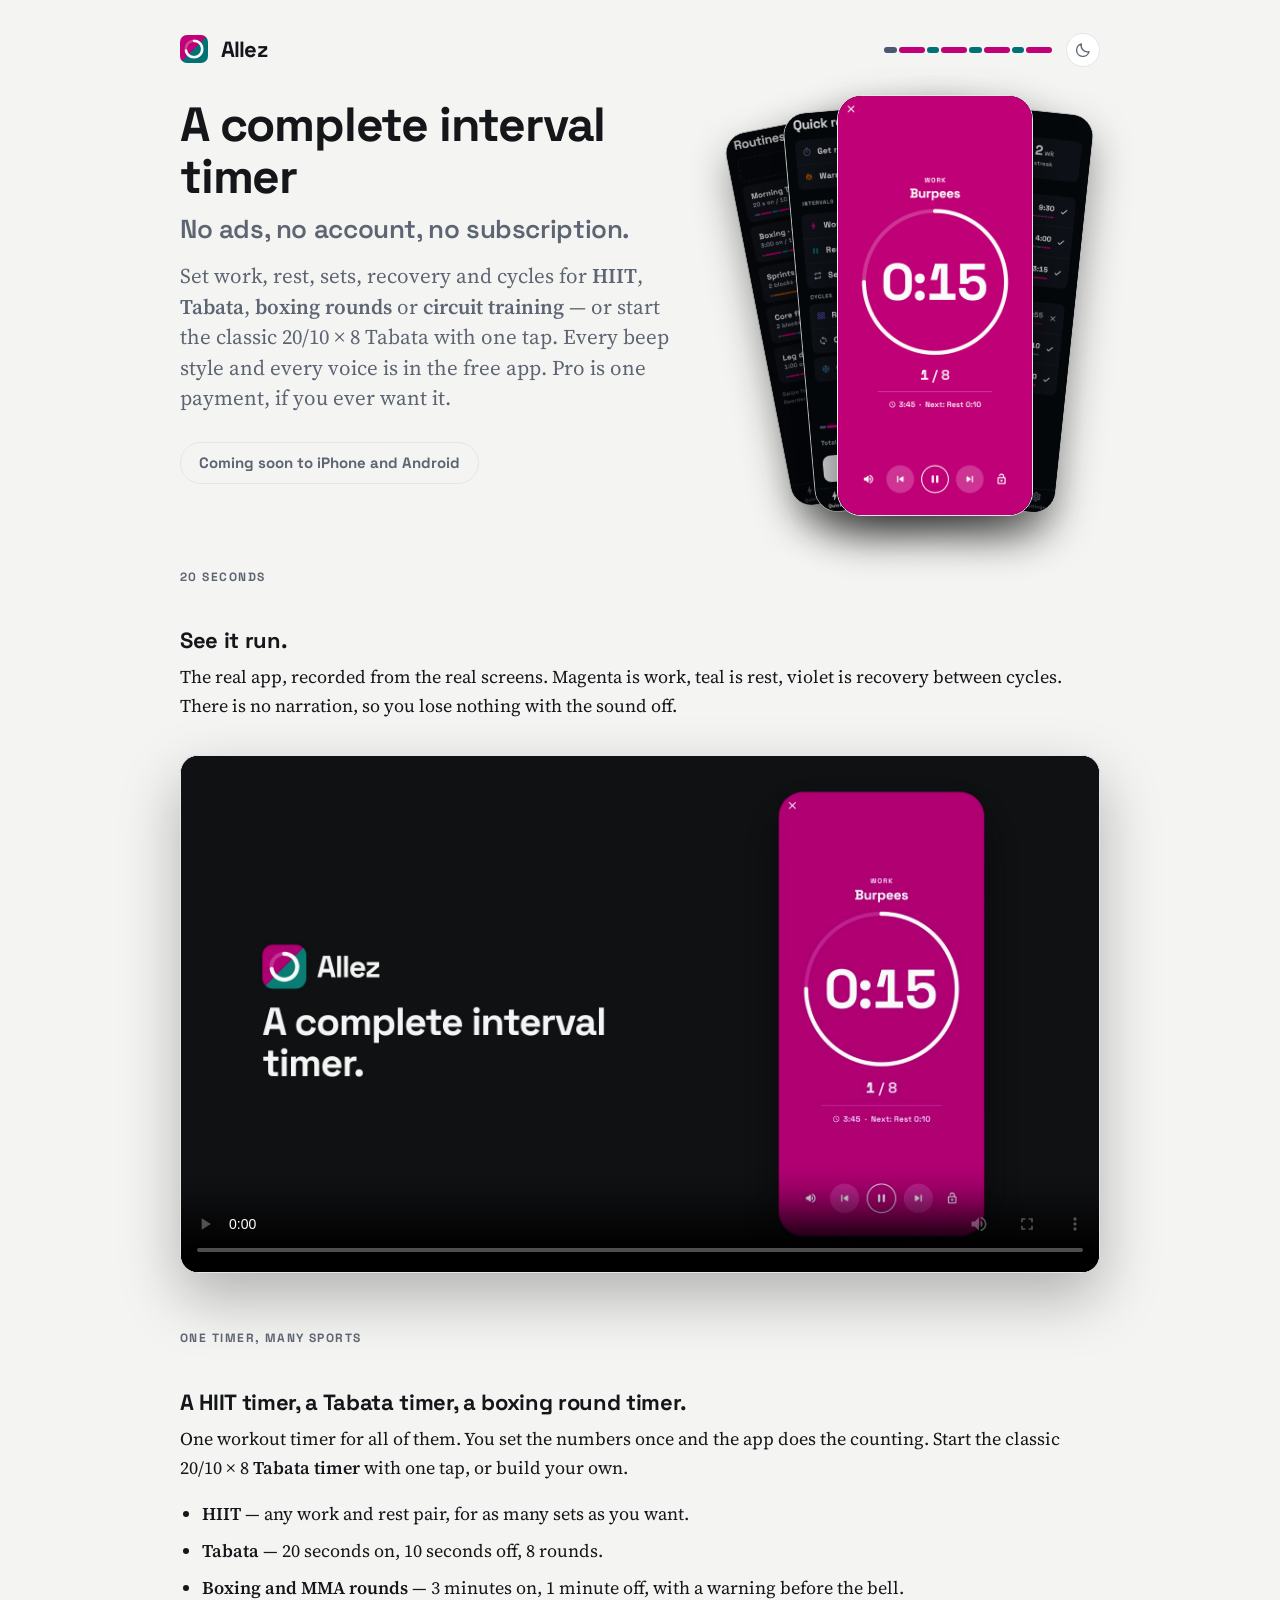
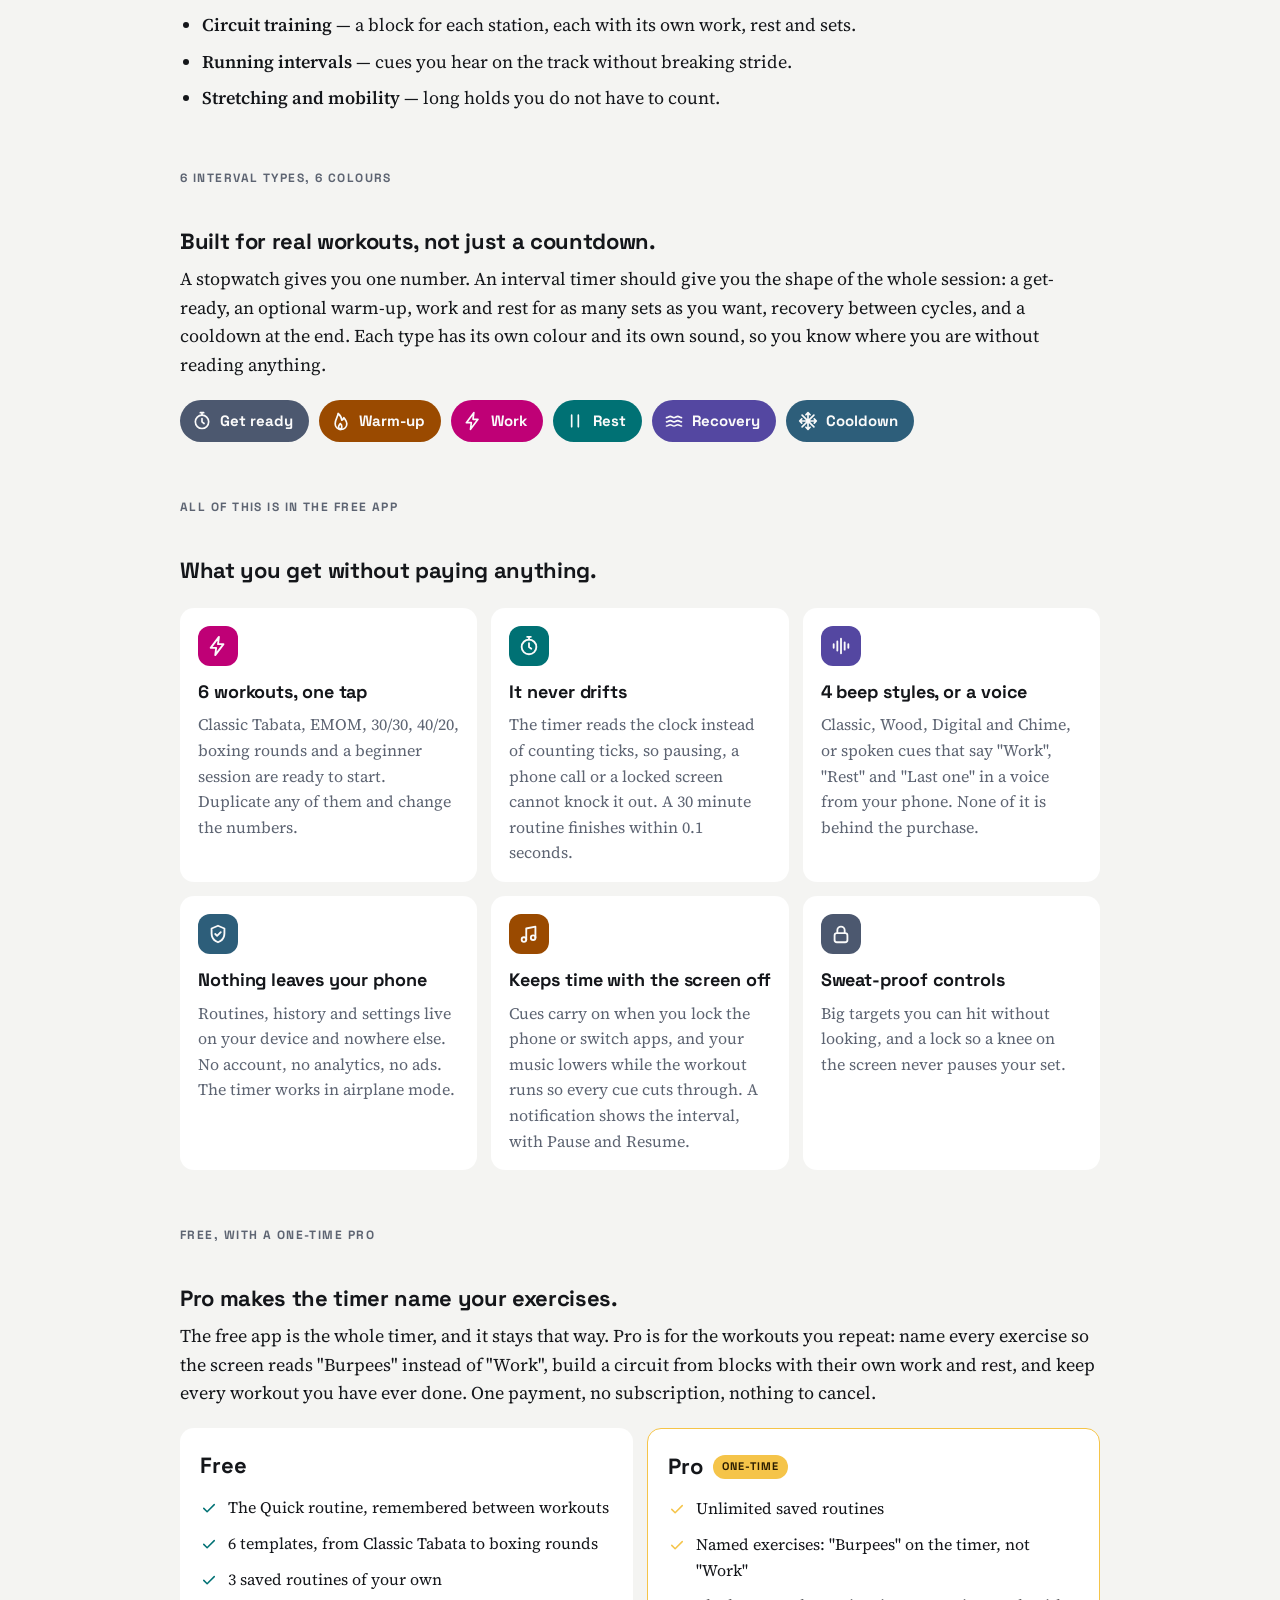
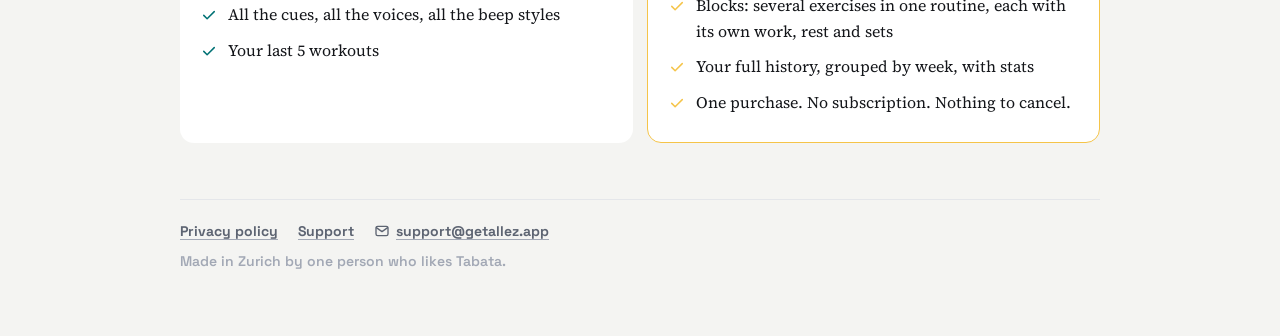
==== commit d39fd111: "site: return the page to one background The section bands are gone. The page is one surface again, a" ====
--- a/index.html
+++ b/index.html
@@ -110,7 +110,6 @@
 </svg>
 
 <main class="wide">
-  <div class="stage" data-band="getready">
   <header class="brand">
     <a class="wordmark" href="/">
       <img class="appicon" src="assets/icons/icon-48.png" width="28" height="28" alt="">
@@ -140,9 +139,8 @@
       <span class="deck-card"><img src="assets/screens/h_6_history.png" width="416" height="900" alt="" loading="eager" fetchpriority="high"></span>
     </figure>
   </section>
-  </div>
-
-  <section id="film" data-reveal data-band="cooldown">
+
+  <section id="film" data-reveal>
     <p class="eyebrow">20 seconds</p>
     <h2><span>See it run.</span></h2>
     <p>The real app, recorded from the real screens. Magenta is work, teal is rest, violet is recovery between cycles. There is no narration, so you lose nothing with the sound off.</p>
@@ -156,7 +154,7 @@
     </figure>
   </section>
 
-  <section data-reveal data-band="work">
+  <section data-reveal>
     <p class="eyebrow">One timer, many sports</p>
     <h2><span>A HIIT timer, a Tabata timer, a boxing round timer.</span></h2>
     <p>One workout timer for all of them. You set the numbers once and the app does the counting. Start the classic 20/10 &times; 8 <strong>Tabata timer</strong> with one tap, or build your own.</p>
@@ -184,7 +182,7 @@
     </ul>
   </section>
 
-  <section data-reveal data-band="rest">
+  <section data-reveal>
     <p class="eyebrow">All of this is in the free app</p>
     <h2><span>What you get without paying anything.</span></h2>
     <div class="features" data-reveal>
@@ -221,7 +219,7 @@
     </div>
   </section>
 
-  <section data-reveal data-band="recovery">
+  <section data-reveal>
     <p class="eyebrow">Free, with a one-time Pro</p>
     <h2><span>Pro makes the timer name your exercises.</span></h2>
     <p>The free app is the whole timer, and it stays that way. Pro is for the workouts you repeat: name every exercise so the screen reads "Burpees" instead of "Work", build a circuit from blocks with their own work and rest, and keep every workout you have ever done. One payment, no subscription, nothing to cancel.</p>
@@ -249,7 +247,7 @@
     </div>
   </section>
 
-  <footer data-reveal data-band="warmup">
+  <footer data-reveal>
     <a href="privacy/">Privacy policy</a>
     <a href="support/">Support</a>
     <a href="mailto:support@getallez.app"><svg class="icon inline"><use href="#i-mail"/></svg>support@getallez.app</a>
--- a/assets/site.css
+++ b/assets/site.css
@@ -12,21 +12,6 @@
   --rest: #007174;
   --recovery: #5447A1;
   --getready: #4C586F;
-  /* The interval palette, copied from the app. Each interval owns a ground
-     and the ink the app writes on that ground, and the app keeps a separate
-     set for each theme. A band on this page uses the same pair, so the page
-     and the timer are the same object. Source: lib/theme/allez_theme.dart. */
-  --getready-bg: #D7DEEC; --getready-ink: #2D384D; --getready-2: #4A5468; --getready-line: #8F9AB0;
-  --warmup-bg:   #FFD4B0; --warmup-ink:   #651E00; --warmup-2:   #7F3A1A; --warmup-line:   #C98B5D;
-  --work-bg:     #FFBEE6; --work-ink:     #650B3F; --work-2:     #7D2A58; --work-line:     #D97FB8;
-  --rest-bg:     #B0EBEB; --rest-ink:     #00484C; --rest-2:     #1F5F63; --rest-line:     #4FA6A8;
-  --recovery-bg: #D9D8FF; --recovery-ink: #362676; --recovery-2: #4F4291; --recovery-line: #9391D0;
-  --cooldown-bg: #C9E2F3; --cooldown-ink: #053D57; --cooldown-2: #2A5871; --cooldown-line: #6E9DB8;
-  /* A card on a pale band is white. A card on a deep one is the band with
-     light let into it, which is how the app draws a control on a work
-     screen. */
-  --band-card: #FFFFFF;
-  --glow: 26%;
   /* One curve for every move on the page. It leaves fast and lands slow,
      which is what makes a card look like it has weight. */
   --ease: cubic-bezier(.16, 1, .3, 1);
@@ -46,14 +31,6 @@
     --text2: #A2A8B5;
     --text3: #5D6472;
     --lift: 0 16px 36px rgba(0, 0, 0, .45);
-    --getready-bg: #4C586F; --getready-ink: #FAFAFA; --getready-2: #E2E4E8; --getready-line: #9AA2B1;
-    --warmup-bg:   #9A4A00; --warmup-ink:   #FAFAFA; --warmup-2:   #F3E5D8; --warmup-line:   #D0A27A;
-    --work-bg:     #BF0076; --work-ink:     #FAFAFA; --work-2:     #F6D7EA; --work-line:     #E07AB8;
-    --rest-bg:     #007174; --rest-ink:     #FAFAFA; --rest-2:     #D9ECEC; --rest-line:     #5EAAAC;
-    --recovery-bg: #5447A1; --recovery-ink: #FAFAFA; --recovery-2: #E2E0EE; --recovery-line: #A49BD0;
-    --cooldown-bg: #2D5E7A; --cooldown-ink: #FAFAFA; --cooldown-2: #DBE3E8; --cooldown-line: #8AA7B8;
-    --band-card: rgba(255, 255, 255, .13);
-    --glow: 40%;
     color-scheme: dark;
   }
 }
@@ -66,14 +43,6 @@
   --text2: #A2A8B5;
   --text3: #5D6472;
   --lift: 0 16px 36px rgba(0, 0, 0, .45);
-  --getready-bg: #4C586F; --getready-ink: #FAFAFA; --getready-2: #E2E4E8; --getready-line: #9AA2B1;
-  --warmup-bg:   #9A4A00; --warmup-ink:   #FAFAFA; --warmup-2:   #F3E5D8; --warmup-line:   #D0A27A;
-  --work-bg:     #BF0076; --work-ink:     #FAFAFA; --work-2:     #F6D7EA; --work-line:     #E07AB8;
-  --rest-bg:     #007174; --rest-ink:     #FAFAFA; --rest-2:     #D9ECEC; --rest-line:     #5EAAAC;
-  --recovery-bg: #5447A1; --recovery-ink: #FAFAFA; --recovery-2: #E2E0EE; --recovery-line: #A49BD0;
-  --cooldown-bg: #2D5E7A; --cooldown-ink: #FAFAFA; --cooldown-2: #DBE3E8; --cooldown-line: #8AA7B8;
-  --band-card: rgba(255, 255, 255, .13);
-  --glow: 40%;
   color-scheme: dark;
 }
 
@@ -397,8 +366,6 @@
 
 main.wide {
   max-width: 960px;
-  padding-top: 0;
-  padding-bottom: 0;
 }
 
 .appicon {
@@ -430,15 +397,8 @@
   }
 }
 
-main.wide section {
-  margin: 0;
-  padding: 48px 0;
-}
-
-/* The band separates one section from the next, so the heading inside a
-   band no longer has to. */
-main.wide section h2 {
-  margin-top: 26px;
+section {
+  margin: 56px 0 0;
 }
 
 .hero {
@@ -446,7 +406,7 @@
   grid-template-columns: minmax(0, 1fr);
   gap: 28px;
   align-items: center;
-  padding: 4px 0 52px;
+  margin-top: 4px;
 }
 
 .hero > * {
@@ -956,106 +916,3 @@
     transition-duration: .01ms;
   }
 }
-
-/* --- Section bands ------------------------------------------------------
-
-   The page runs the colours of a routine. The header and the hero sit in
-   the get-ready, the film is the warm-up, the sports section is the work,
-   and the page finishes on a cooldown in the footer. A reader who scrolls
-   the whole page has passed through the interval types the app counts, in
-   the order the app counts them, which is the same order the line at the
-   top of the window runs through.
-
-   The section about the six interval types keeps the plain surface. That
-   section is the legend for all six colours and cannot sit on one of them.
-
-   A band carries a few per cent of its colour. It has to say "a different
-   place" and never compete with the text standing on it. */
-
-[data-band="getready"] { --band: var(--getready-bg); --band-ink: var(--getready-ink); --band-2: var(--getready-2); --band-line: var(--getready-line); }
-[data-band="warmup"]   { --band: var(--warmup-bg);   --band-ink: var(--warmup-ink);   --band-2: var(--warmup-2);   --band-line: var(--warmup-line); }
-[data-band="work"]     { --band: var(--work-bg);     --band-ink: var(--work-ink);     --band-2: var(--work-2);     --band-line: var(--work-line); }
-[data-band="rest"]     { --band: var(--rest-bg);     --band-ink: var(--rest-ink);     --band-2: var(--rest-2);     --band-line: var(--rest-line); }
-[data-band="recovery"] { --band: var(--recovery-bg); --band-ink: var(--recovery-ink); --band-2: var(--recovery-2); --band-line: var(--recovery-line); }
-[data-band="cooldown"] { --band: var(--cooldown-bg); --band-ink: var(--cooldown-ink); --band-2: var(--cooldown-2); --band-line: var(--cooldown-line); }
-
-/* Inside a band every token that carries a colour switches to the pair the
-   app uses there. Nothing below this has to know which band it stands on. */
-[data-band] {
-  --surface: var(--band);
-  --text: var(--band-ink);
-  --text2: var(--band-2);
-  /* The app's hairline is a line colour. It is far too faint to read as
-     text on the ground it belongs to, so the quietest text on a band stops
-     at the secondary, which the app already draws as readable there. The
-     hierarchy below it comes from the weight instead. */
-  --text3: var(--band-2);
-  --border: var(--band-line);
-  --card: var(--band-card);
-  color: var(--text);
-}
-
-/* The tick is teal against the page. Against a band it would be a second
-   colour arguing with the first, so it takes the band's own ink. */
-[data-band] .ticks .icon {
-  color: var(--text2);
-}
-
-.stage,
-main.wide section,
-main.wide footer {
-  position: relative;
-}
-
-/* The band runs the full width of the window while the text it sits under
-   keeps the reading column. The page cannot scroll sideways, so the part of
-   the band that reaches past the window is clipped and costs nothing. */
-.stage::before,
-[data-band]::before {
-  content: "";
-  position: absolute;
-  top: 0;
-  bottom: 0;
-  left: 50%;
-  width: 100vw;
-  translate: -50% 0;
-  z-index: -1;
-}
-
-[data-band]::before {
-  background: var(--band);
-}
-
-/* The hero is lit rather than tinted. Two soft lights sit behind it: the
-   work colour behind the deck, where it reads as the light the screens are
-   standing in, and the rest colour in the far corner to keep the headline
-   off a flat ground. */
-.stage {
-  padding-top: 24px;
-}
-
-.stage::before {
-  background:
-    radial-gradient(58% 62% at 76% 24%,
-      color-mix(in oklab, var(--work) var(--glow), transparent), transparent 72%),
-    radial-gradient(48% 54% at 4% 2%,
-      color-mix(in oklab, var(--rest) calc(var(--glow) * .5), transparent), transparent 70%),
-    var(--band);
-}
-
-/* The footer closes the page, so its band carries the bottom padding that
-   the page itself used to carry. The inner pages keep their hairline. */
-main.wide footer[data-band] {
-  margin-top: 0;
-  padding: 30px 0 52px;
-  border-top: 0;
-}
-
-@media (min-width: 760px) {
-  main.wide section {
-    padding: 62px 0;
-  }
-  .hero {
-    padding: 8px 0 70px;
-  }
-}
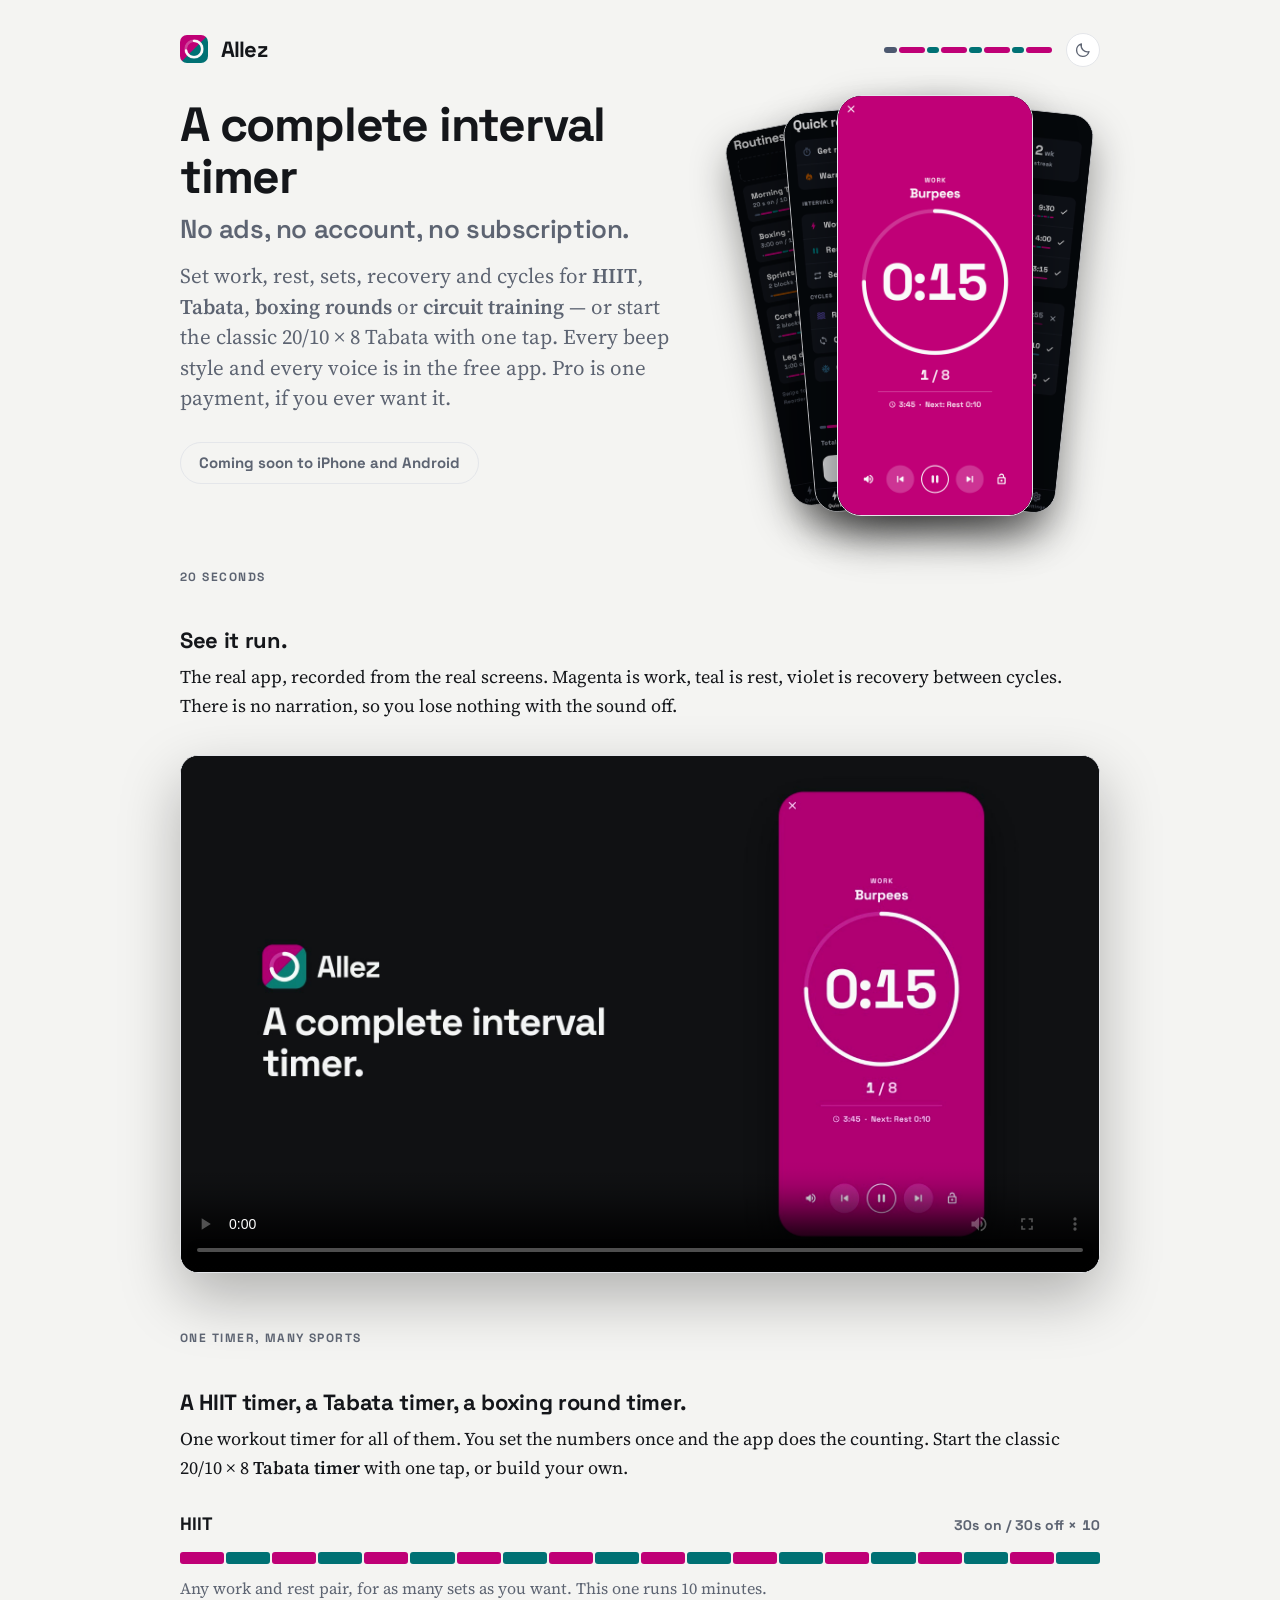
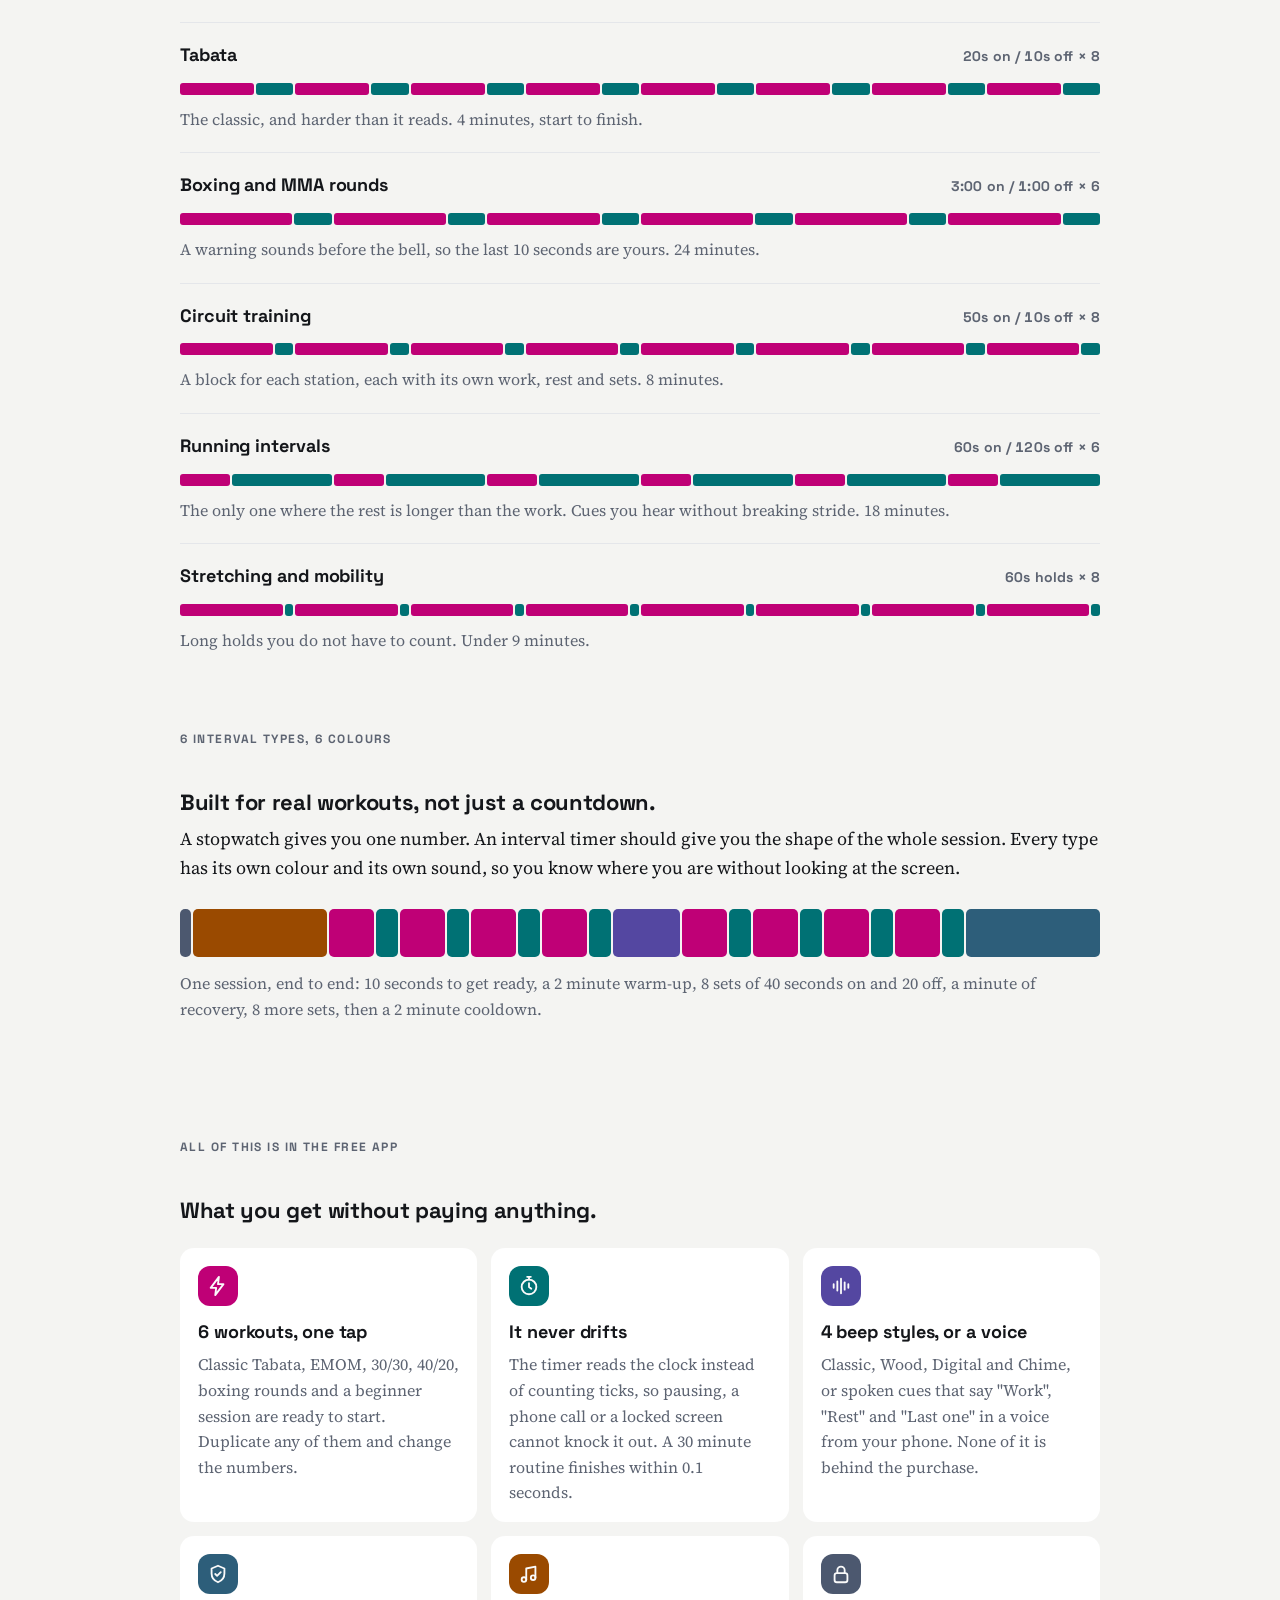
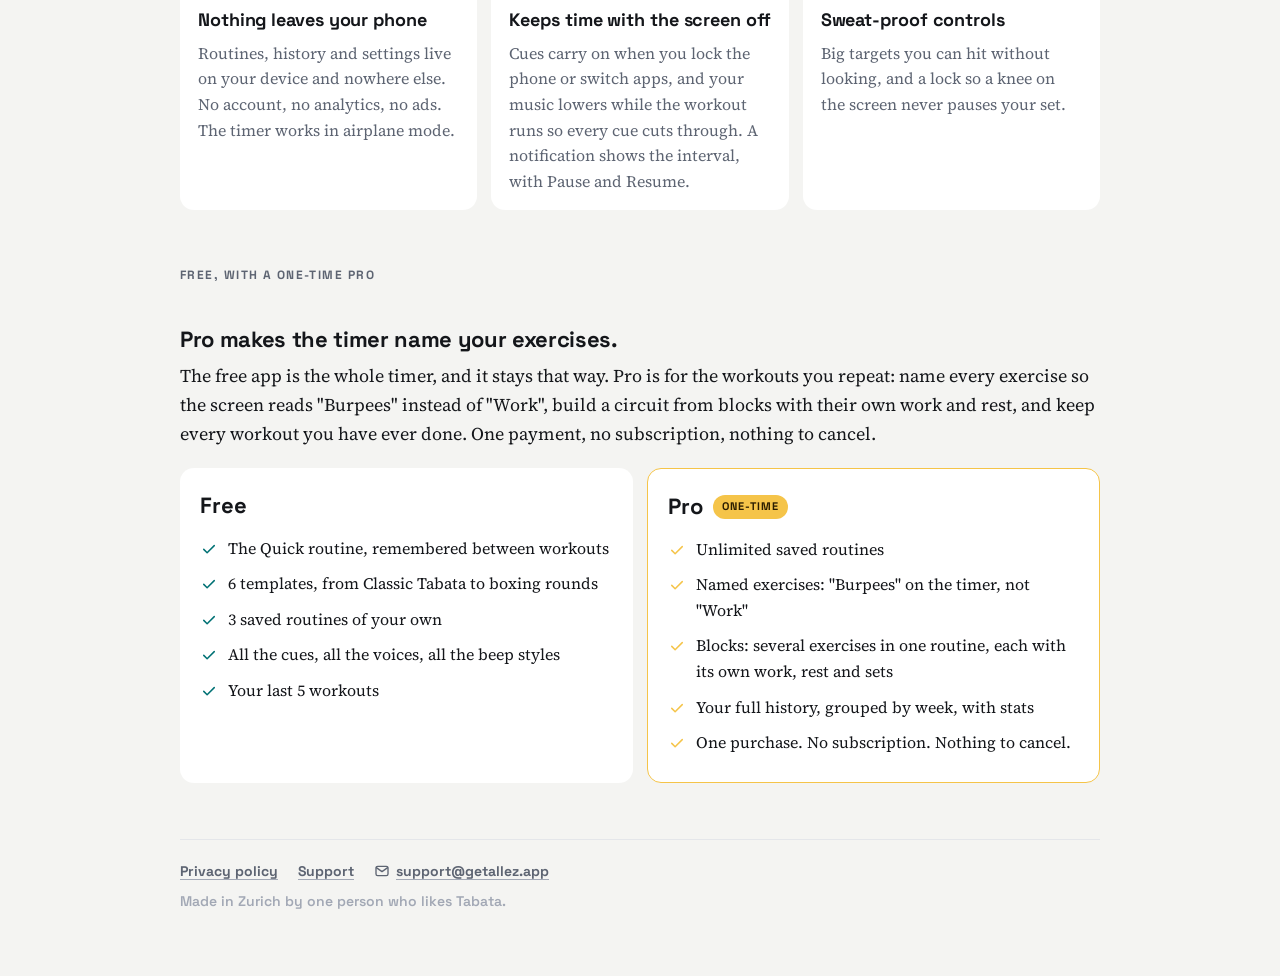
==== commit 2cfb8a87: "site: draw the routines instead of describing them The two sections in the middle of the page were t" ====
--- a/index.html
+++ b/index.html
@@ -158,28 +158,76 @@
     <p class="eyebrow">One timer, many sports</p>
     <h2><span>A HIIT timer, a Tabata timer, a boxing round timer.</span></h2>
     <p>One workout timer for all of them. You set the numbers once and the app does the counting. Start the classic 20/10 &times; 8 <strong>Tabata timer</strong> with one tap, or build your own.</p>
-    <ul>
-      <li><strong>HIIT</strong> &mdash; any work and rest pair, for as many sets as you want.</li>
-      <li><strong>Tabata</strong> &mdash; 20 seconds on, 10 seconds off, 8 rounds.</li>
-      <li><strong>Boxing and MMA rounds</strong> &mdash; 3 minutes on, 1 minute off, with a warning before the bell.</li>
-      <li><strong>Circuit training</strong> &mdash; a block for each station, each with its own work, rest and sets.</li>
-      <li><strong>Running intervals</strong> &mdash; cues you hear on the track without breaking stride.</li>
-      <li><strong>Stretching and mobility</strong> &mdash; long holds you do not have to count.</li>
+    <ul class="shapes" data-reveal>
+      <li>
+        <div class="shape-head">
+          <h3>HIIT</h3>
+          <span class="shape-nums">30s on / 30s off &times; 10</span>
+        </div>
+        <span class="strip" aria-hidden="true"><span class="c-work" style="flex:30"></span><span class="c-rest" style="flex:30"></span><span class="c-work" style="flex:30"></span><span class="c-rest" style="flex:30"></span><span class="c-work" style="flex:30"></span><span class="c-rest" style="flex:30"></span><span class="c-work" style="flex:30"></span><span class="c-rest" style="flex:30"></span><span class="c-work" style="flex:30"></span><span class="c-rest" style="flex:30"></span><span class="c-work" style="flex:30"></span><span class="c-rest" style="flex:30"></span><span class="c-work" style="flex:30"></span><span class="c-rest" style="flex:30"></span><span class="c-work" style="flex:30"></span><span class="c-rest" style="flex:30"></span><span class="c-work" style="flex:30"></span><span class="c-rest" style="flex:30"></span><span class="c-work" style="flex:30"></span><span class="c-rest" style="flex:30"></span></span>
+        <p>Any work and rest pair, for as many sets as you want. This one runs 10 minutes.</p>
+      </li>
+      <li>
+        <div class="shape-head">
+          <h3>Tabata</h3>
+          <span class="shape-nums">20s on / 10s off &times; 8</span>
+        </div>
+        <span class="strip" aria-hidden="true"><span class="c-work" style="flex:20"></span><span class="c-rest" style="flex:10"></span><span class="c-work" style="flex:20"></span><span class="c-rest" style="flex:10"></span><span class="c-work" style="flex:20"></span><span class="c-rest" style="flex:10"></span><span class="c-work" style="flex:20"></span><span class="c-rest" style="flex:10"></span><span class="c-work" style="flex:20"></span><span class="c-rest" style="flex:10"></span><span class="c-work" style="flex:20"></span><span class="c-rest" style="flex:10"></span><span class="c-work" style="flex:20"></span><span class="c-rest" style="flex:10"></span><span class="c-work" style="flex:20"></span><span class="c-rest" style="flex:10"></span></span>
+        <p>The classic, and harder than it reads. 4 minutes, start to finish.</p>
+      </li>
+      <li>
+        <div class="shape-head">
+          <h3>Boxing and MMA rounds</h3>
+          <span class="shape-nums">3:00 on / 1:00 off &times; 6</span>
+        </div>
+        <span class="strip" aria-hidden="true"><span class="c-work" style="flex:180"></span><span class="c-rest" style="flex:60"></span><span class="c-work" style="flex:180"></span><span class="c-rest" style="flex:60"></span><span class="c-work" style="flex:180"></span><span class="c-rest" style="flex:60"></span><span class="c-work" style="flex:180"></span><span class="c-rest" style="flex:60"></span><span class="c-work" style="flex:180"></span><span class="c-rest" style="flex:60"></span><span class="c-work" style="flex:180"></span><span class="c-rest" style="flex:60"></span></span>
+        <p>A warning sounds before the bell, so the last 10 seconds are yours. 24 minutes.</p>
+      </li>
+      <li>
+        <div class="shape-head">
+          <h3>Circuit training</h3>
+          <span class="shape-nums">50s on / 10s off &times; 8</span>
+        </div>
+        <span class="strip" aria-hidden="true"><span class="c-work" style="flex:50"></span><span class="c-rest" style="flex:10"></span><span class="c-work" style="flex:50"></span><span class="c-rest" style="flex:10"></span><span class="c-work" style="flex:50"></span><span class="c-rest" style="flex:10"></span><span class="c-work" style="flex:50"></span><span class="c-rest" style="flex:10"></span><span class="c-work" style="flex:50"></span><span class="c-rest" style="flex:10"></span><span class="c-work" style="flex:50"></span><span class="c-rest" style="flex:10"></span><span class="c-work" style="flex:50"></span><span class="c-rest" style="flex:10"></span><span class="c-work" style="flex:50"></span><span class="c-rest" style="flex:10"></span></span>
+        <p>A block for each station, each with its own work, rest and sets. 8 minutes.</p>
+      </li>
+      <li>
+        <div class="shape-head">
+          <h3>Running intervals</h3>
+          <span class="shape-nums">60s on / 120s off &times; 6</span>
+        </div>
+        <span class="strip" aria-hidden="true"><span class="c-work" style="flex:60"></span><span class="c-rest" style="flex:120"></span><span class="c-work" style="flex:60"></span><span class="c-rest" style="flex:120"></span><span class="c-work" style="flex:60"></span><span class="c-rest" style="flex:120"></span><span class="c-work" style="flex:60"></span><span class="c-rest" style="flex:120"></span><span class="c-work" style="flex:60"></span><span class="c-rest" style="flex:120"></span><span class="c-work" style="flex:60"></span><span class="c-rest" style="flex:120"></span></span>
+        <p>The only one where the rest is longer than the work. Cues you hear without breaking stride. 18 minutes.</p>
+      </li>
+      <li>
+        <div class="shape-head">
+          <h3>Stretching and mobility</h3>
+          <span class="shape-nums">60s holds &times; 8</span>
+        </div>
+        <span class="strip" aria-hidden="true"><span class="c-work" style="flex:60"></span><span class="c-rest" style="flex:5"></span><span class="c-work" style="flex:60"></span><span class="c-rest" style="flex:5"></span><span class="c-work" style="flex:60"></span><span class="c-rest" style="flex:5"></span><span class="c-work" style="flex:60"></span><span class="c-rest" style="flex:5"></span><span class="c-work" style="flex:60"></span><span class="c-rest" style="flex:5"></span><span class="c-work" style="flex:60"></span><span class="c-rest" style="flex:5"></span><span class="c-work" style="flex:60"></span><span class="c-rest" style="flex:5"></span><span class="c-work" style="flex:60"></span><span class="c-rest" style="flex:5"></span></span>
+        <p>Long holds you do not have to count. Under 9 minutes.</p>
+      </li>
     </ul>
   </section>
 
   <section data-reveal>
     <p class="eyebrow">6 interval types, 6 colours</p>
     <h2><span>Built for real workouts, not just a countdown.</span></h2>
-    <p>A stopwatch gives you one number. An interval timer should give you the shape of the whole session: a get-ready, an optional warm-up, work and rest for as many sets as you want, recovery between cycles, and a cooldown at the end. Each type has its own colour and its own sound, so you know where you are without reading anything.</p>
-    <ul class="intervals" aria-label="The six interval types" data-reveal>
-      <li class="chip" style="--tint:#4C586F"><svg class="icon"><use href="#i-timer"/></svg>Get ready</li>
-      <li class="chip" style="--tint:#9A4A00"><svg class="icon"><use href="#i-flame"/></svg>Warm-up</li>
-      <li class="chip" style="--tint:#BF0076"><svg class="icon"><use href="#i-bolt"/></svg>Work</li>
-      <li class="chip" style="--tint:#007174"><svg class="icon"><use href="#i-pause"/></svg>Rest</li>
-      <li class="chip" style="--tint:#5447A1"><svg class="icon"><use href="#i-waves"/></svg>Recovery</li>
-      <li class="chip" style="--tint:#2D5E7A"><svg class="icon"><use href="#i-snow"/></svg>Cooldown</li>
-    </ul>
+    <p>A stopwatch gives you one number. An interval timer should give you the shape of the whole session. Every type has its own colour and its own sound, so you know where you are without looking at the screen.</p>
+    <div class="session" data-reveal>
+      <figure class="session-fig">
+        <div class="session-bar" aria-hidden="true"><span class="seg c-getready" style="flex:10"></span><span class="seg c-warmup" style="flex:120"></span><span class="seg c-work" style="flex:40"></span><span class="seg c-rest" style="flex:20"></span><span class="seg c-work" style="flex:40"></span><span class="seg c-rest" style="flex:20"></span><span class="seg c-work" style="flex:40"></span><span class="seg c-rest" style="flex:20"></span><span class="seg c-work" style="flex:40"></span><span class="seg c-rest" style="flex:20"></span><span class="seg c-recovery" style="flex:60"></span><span class="seg c-work" style="flex:40"></span><span class="seg c-rest" style="flex:20"></span><span class="seg c-work" style="flex:40"></span><span class="seg c-rest" style="flex:20"></span><span class="seg c-work" style="flex:40"></span><span class="seg c-rest" style="flex:20"></span><span class="seg c-work" style="flex:40"></span><span class="seg c-rest" style="flex:20"></span><span class="seg c-cooldown" style="flex:120"></span><span class="playhead"></span></div>
+        <figcaption>One session, end to end: 10 seconds to get ready, a 2 minute warm-up, 8 sets of 40 seconds on and 20 off, a minute of recovery, 8 more sets, then a 2 minute cooldown.</figcaption>
+      </figure>
+      <ul class="intervals" aria-label="The six interval types" data-reveal>
+        <li class="chip c-getready"><svg class="icon"><use href="#i-timer"/></svg>Get ready</li>
+        <li class="chip c-warmup"><svg class="icon"><use href="#i-flame"/></svg>Warm-up</li>
+        <li class="chip c-work"><svg class="icon"><use href="#i-bolt"/></svg>Work</li>
+        <li class="chip c-rest"><svg class="icon"><use href="#i-pause"/></svg>Rest</li>
+        <li class="chip c-recovery"><svg class="icon"><use href="#i-waves"/></svg>Recovery</li>
+        <li class="chip c-cooldown"><svg class="icon"><use href="#i-snow"/></svg>Cooldown</li>
+      </ul>
+    </div>
   </section>
 
   <section data-reveal>
--- a/assets/site.css
+++ b/assets/site.css
@@ -567,6 +567,159 @@
   margin-right: 6px;
 }
 
+/* The interval colours by name, so a chip in the legend and a block in a
+   routine can say they are the same thing. */
+.c-getready { --tint: #4C586F; }
+.c-warmup   { --tint: #9A4A00; }
+.c-work     { --tint: #BF0076; }
+.c-rest     { --tint: #007174; }
+.c-recovery { --tint: #5447A1; }
+.c-cooldown { --tint: #2D5E7A; }
+
+/* --- The sports, drawn to scale ----------------------------------------
+
+   Six bullet points claimed the timer suits six sports. A routine drawn at
+   its real proportions shows it instead: the work and the rest of each
+   sport take the width they take, so a Tabata reads as fine stripes and a
+   boxing round as long blocks, and the two cannot be mistaken for each
+   other. The numbers stand next to the drawing in text, so the drawing
+   carries no information of its own and is hidden from a screen reader. */
+.shapes {
+  list-style: none;
+  padding: 0;
+  margin: 24px 0 0;
+}
+
+.shapes li {
+  margin: 0;
+  padding: 18px 0 20px;
+  border-top: 1px solid var(--border);
+}
+
+.shapes li:first-child {
+  border-top: 0;
+  padding-top: 4px;
+}
+
+.shape-head {
+  display: flex;
+  align-items: baseline;
+  justify-content: space-between;
+  gap: 8px 16px;
+  flex-wrap: wrap;
+}
+
+.shapes h3 {
+  margin: 0;
+  font-size: 18px;
+}
+
+.shape-nums {
+  font-family: "Space Grotesk", -apple-system, BlinkMacSystemFont, "Segoe UI", sans-serif;
+  font-size: 14px;
+  font-weight: 700;
+  letter-spacing: .01em;
+  color: var(--text2);
+  font-variant-numeric: tabular-nums;
+  white-space: nowrap;
+}
+
+.shapes p {
+  margin: 12px 0 0;
+  font-size: 16px;
+  color: var(--text2);
+}
+
+.strip {
+  display: flex;
+  gap: 2px;
+  height: 12px;
+  margin-top: 13px;
+  transform-origin: left center;
+}
+
+.strip span {
+  border-radius: 3px;
+  background: var(--tint);
+  min-width: 2px;
+}
+
+/* --- One whole session --------------------------------------------------
+
+   The paragraph used to list what a session is made of. The bar is that
+   session, at the same scale the app runs it, and the legend under it
+   names the colours. Point at a name and every other block steps back, so
+   the legend teaches the code rather than just listing it. */
+.session {
+  margin: 26px 0 0;
+}
+
+.session-fig {
+  margin: 0;
+}
+
+.session-bar {
+  position: relative;
+  display: flex;
+  gap: 2px;
+  height: 48px;
+  overflow: hidden;
+  transform-origin: left center;
+}
+
+.session-bar .seg {
+  border-radius: 5px;
+  background: var(--tint);
+  min-width: 4px;
+  transition: opacity .3s ease;
+}
+
+/* The marker that sweeps the session once. It is a full width box with a
+   line down its left edge, which is the trick that lets it travel exactly
+   one bar width on the transform property: a percentage translate resolves
+   against the element's own box, and its own box is the whole bar. */
+.playhead {
+  position: absolute;
+  top: 0;
+  bottom: 0;
+  left: 0;
+  width: 100%;
+  opacity: 0;
+  pointer-events: none;
+}
+
+.playhead::after {
+  content: "";
+  position: absolute;
+  top: 0;
+  bottom: 0;
+  left: 0;
+  width: 2px;
+  border-radius: 2px;
+  background: var(--text);
+}
+
+.session-fig figcaption {
+  margin: 14px 0 0;
+  font-size: 16px;
+  color: var(--text2);
+}
+
+.session .intervals {
+  margin-top: 18px;
+}
+
+@media (hover: hover) {
+  .session:has(.chip.c-getready:hover) .seg:not(.c-getready),
+  .session:has(.chip.c-warmup:hover)   .seg:not(.c-warmup),
+  .session:has(.chip.c-work:hover)     .seg:not(.c-work),
+  .session:has(.chip.c-rest:hover)     .seg:not(.c-rest),
+  .session:has(.chip.c-recovery:hover) .seg:not(.c-recovery),
+  .session:has(.chip.c-cooldown:hover) .seg:not(.c-cooldown) {
+    opacity: .18;
+  }
+}
+
 /* The interval types, each in its own colour, as on the timer. */
 .intervals {
   list-style: none;
@@ -794,6 +947,35 @@
   .motion [data-reveal] > :nth-child(5) { --i: 4; }
   .motion [data-reveal] > :nth-child(6) { --i: 5; }
   .motion [data-reveal] > :nth-child(n+7) { --i: 6; }
+
+  /* A routine draws itself from the left when it arrives, the way it runs.
+     Every drawing has its numbers written beside it in text, so a reader
+     who never sees one of these loses nothing at all. */
+  .motion .shapes .strip,
+  .motion .session .session-bar {
+    transform: scaleX(0);
+  }
+
+  .motion .shapes.in .strip,
+  .motion .session.in .session-bar {
+    transform: scaleX(1);
+    transition: transform .9s var(--ease);
+    transition-delay: calc(var(--i, 0) * 80ms + 120ms);
+  }
+
+  /* One pass of the marker, once, after the session has finished drawing.
+     It says the bar is a thing that runs. It does not loop, because a loop
+     would keep asking for attention the section does not need again. */
+  .motion .session.in .playhead {
+    animation: sweep 2.4s var(--ease) 1.25s both;
+  }
+
+  @keyframes sweep {
+    0%   { translate: 0 0;    opacity: 0; }
+    7%   { opacity: .8; }
+    93%  { opacity: .8; }
+    100% { translate: 100% 0; opacity: 0; }
+  }
 
   /* A heading rises out of its own line instead of fading, so it reads as
      one movement rather than two. The padding gives the clipped box room
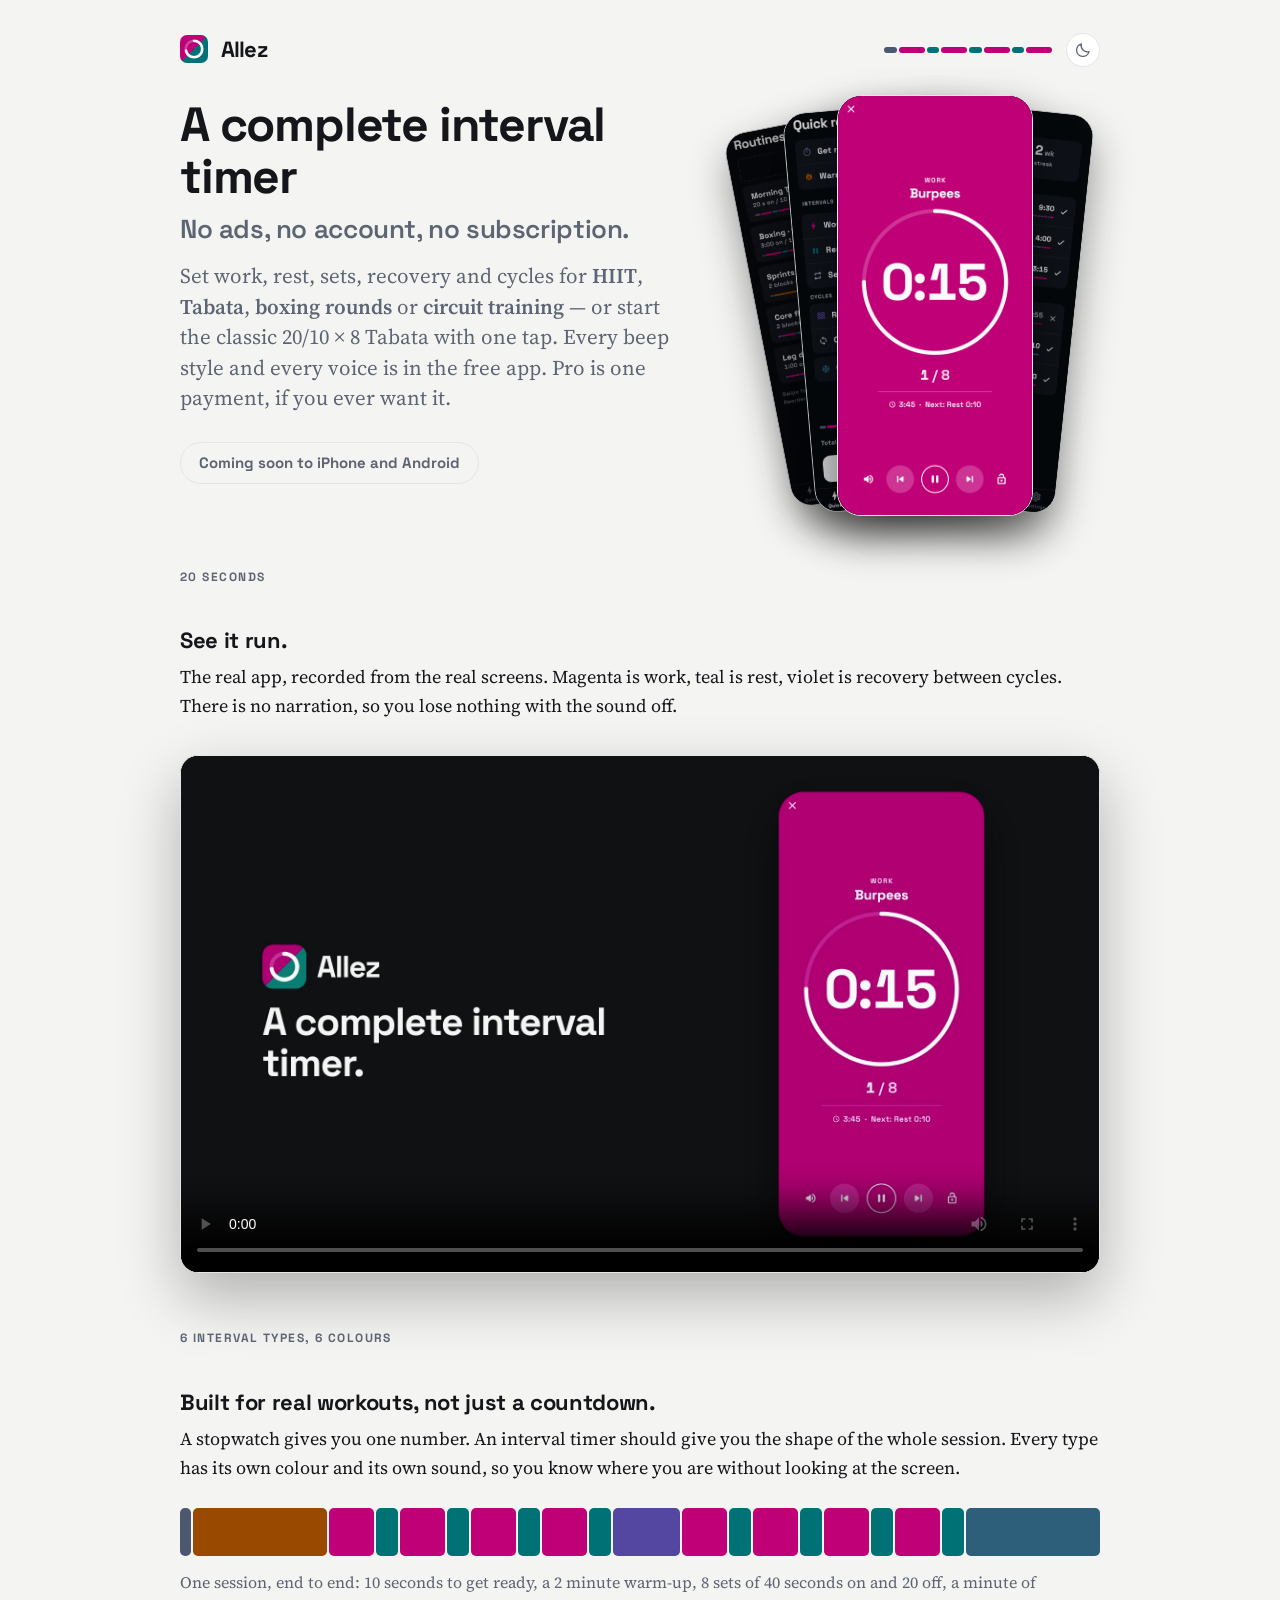
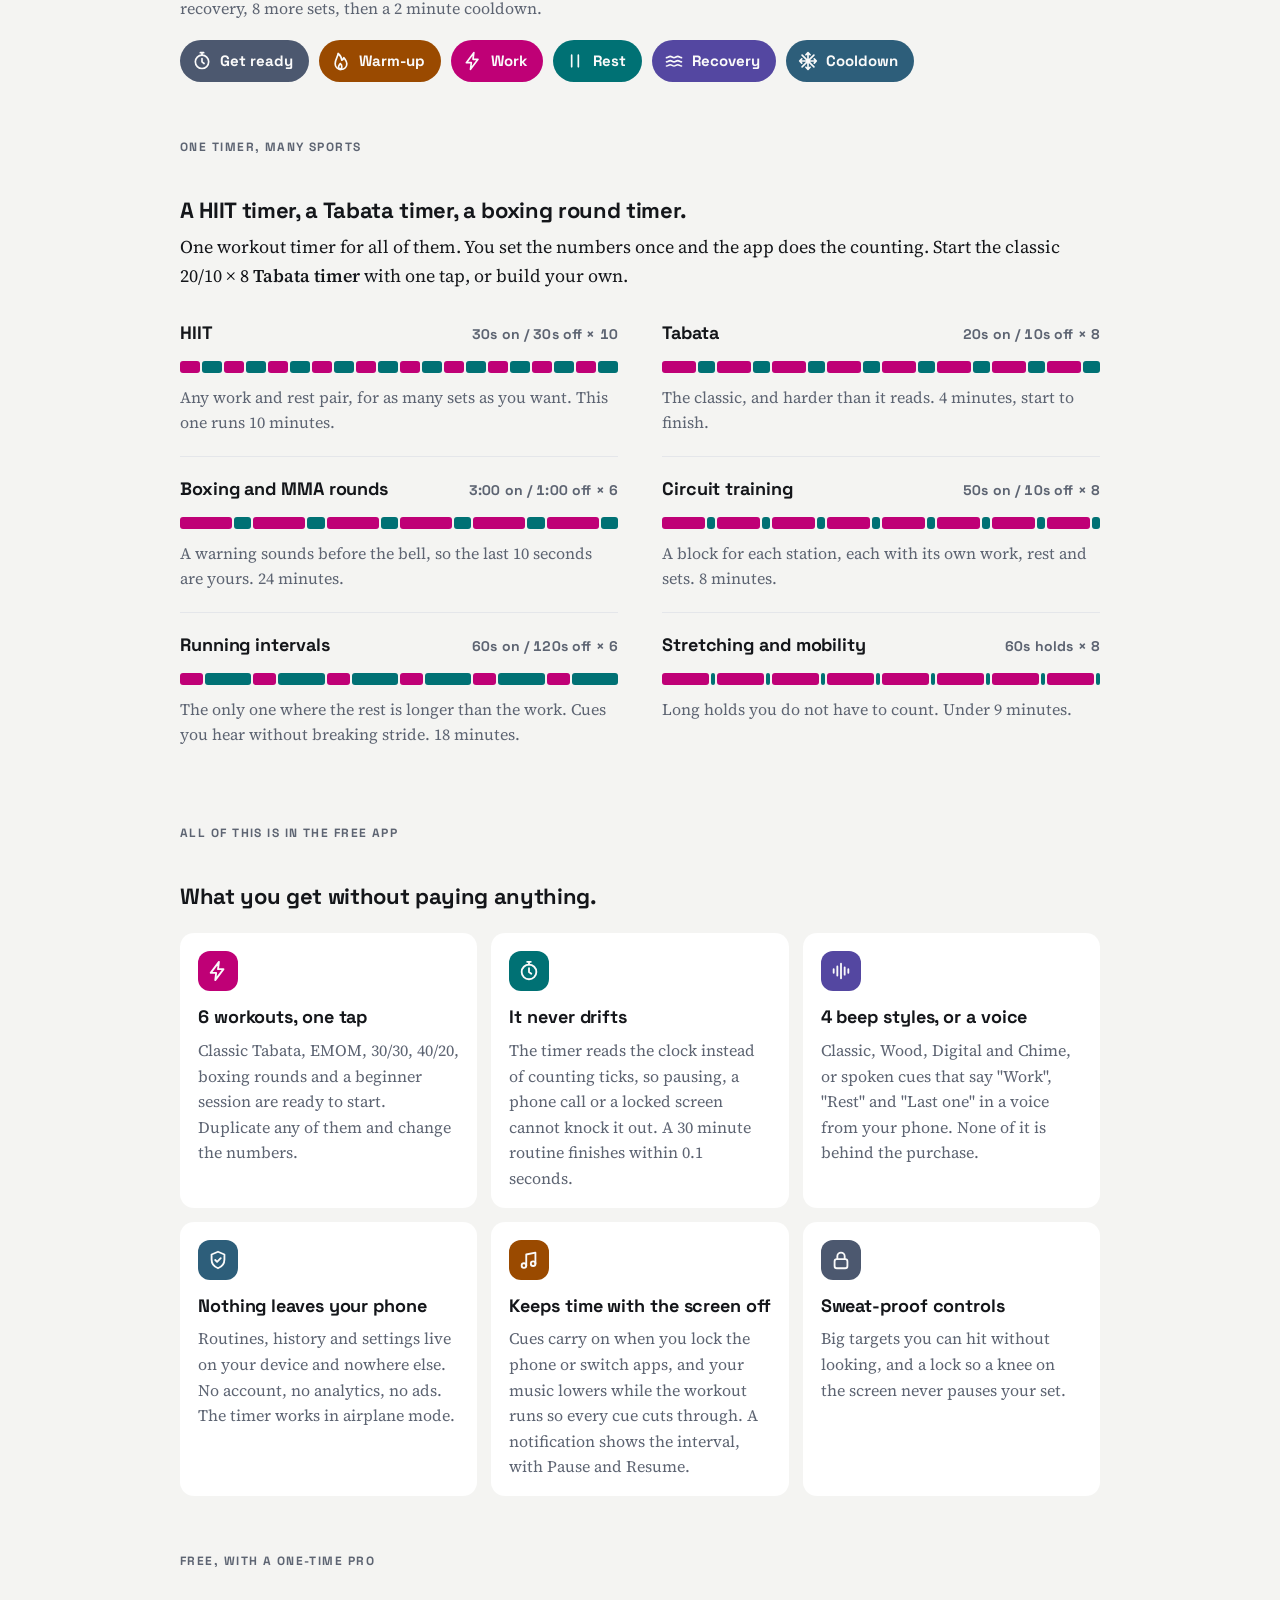
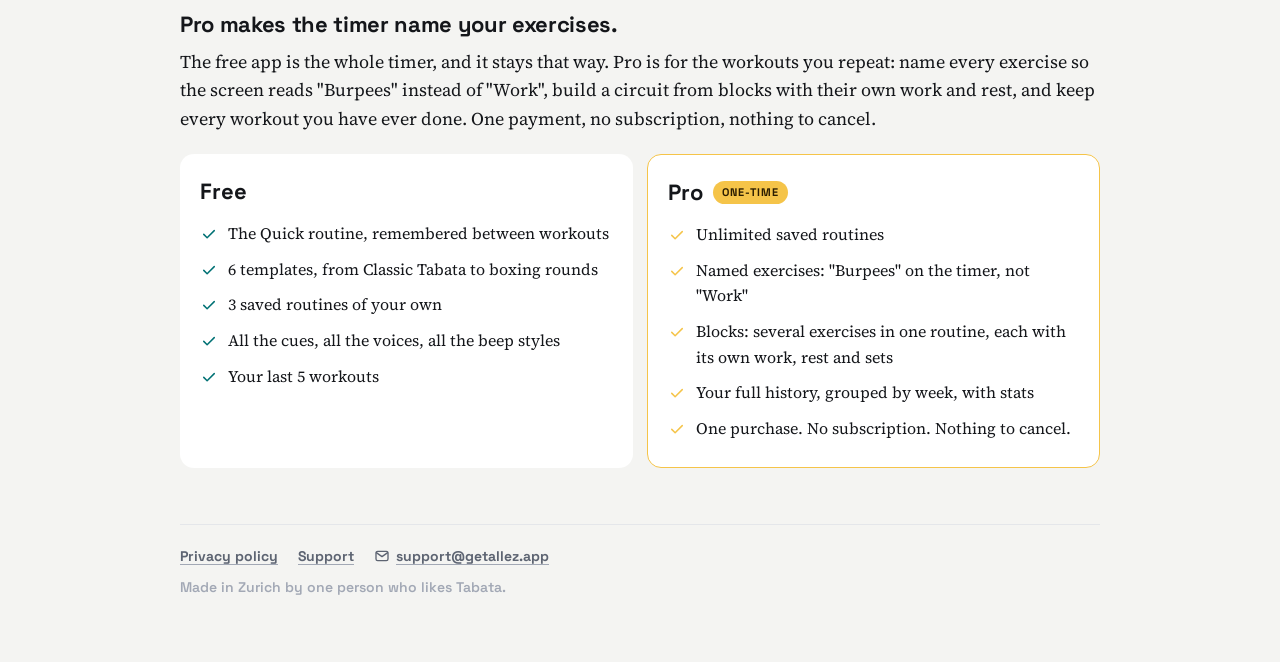
==== commit 90142f07: "site: two sports per row, and the colours before the sports Six full width rows were most of a scree" ====
--- a/index.html
+++ b/index.html
@@ -155,62 +155,6 @@
   </section>
 
   <section data-reveal>
-    <p class="eyebrow">One timer, many sports</p>
-    <h2><span>A HIIT timer, a Tabata timer, a boxing round timer.</span></h2>
-    <p>One workout timer for all of them. You set the numbers once and the app does the counting. Start the classic 20/10 &times; 8 <strong>Tabata timer</strong> with one tap, or build your own.</p>
-    <ul class="shapes" data-reveal>
-      <li>
-        <div class="shape-head">
-          <h3>HIIT</h3>
-          <span class="shape-nums">30s on / 30s off &times; 10</span>
-        </div>
-        <span class="strip" aria-hidden="true"><span class="c-work" style="flex:30"></span><span class="c-rest" style="flex:30"></span><span class="c-work" style="flex:30"></span><span class="c-rest" style="flex:30"></span><span class="c-work" style="flex:30"></span><span class="c-rest" style="flex:30"></span><span class="c-work" style="flex:30"></span><span class="c-rest" style="flex:30"></span><span class="c-work" style="flex:30"></span><span class="c-rest" style="flex:30"></span><span class="c-work" style="flex:30"></span><span class="c-rest" style="flex:30"></span><span class="c-work" style="flex:30"></span><span class="c-rest" style="flex:30"></span><span class="c-work" style="flex:30"></span><span class="c-rest" style="flex:30"></span><span class="c-work" style="flex:30"></span><span class="c-rest" style="flex:30"></span><span class="c-work" style="flex:30"></span><span class="c-rest" style="flex:30"></span></span>
-        <p>Any work and rest pair, for as many sets as you want. This one runs 10 minutes.</p>
-      </li>
-      <li>
-        <div class="shape-head">
-          <h3>Tabata</h3>
-          <span class="shape-nums">20s on / 10s off &times; 8</span>
-        </div>
-        <span class="strip" aria-hidden="true"><span class="c-work" style="flex:20"></span><span class="c-rest" style="flex:10"></span><span class="c-work" style="flex:20"></span><span class="c-rest" style="flex:10"></span><span class="c-work" style="flex:20"></span><span class="c-rest" style="flex:10"></span><span class="c-work" style="flex:20"></span><span class="c-rest" style="flex:10"></span><span class="c-work" style="flex:20"></span><span class="c-rest" style="flex:10"></span><span class="c-work" style="flex:20"></span><span class="c-rest" style="flex:10"></span><span class="c-work" style="flex:20"></span><span class="c-rest" style="flex:10"></span><span class="c-work" style="flex:20"></span><span class="c-rest" style="flex:10"></span></span>
-        <p>The classic, and harder than it reads. 4 minutes, start to finish.</p>
-      </li>
-      <li>
-        <div class="shape-head">
-          <h3>Boxing and MMA rounds</h3>
-          <span class="shape-nums">3:00 on / 1:00 off &times; 6</span>
-        </div>
-        <span class="strip" aria-hidden="true"><span class="c-work" style="flex:180"></span><span class="c-rest" style="flex:60"></span><span class="c-work" style="flex:180"></span><span class="c-rest" style="flex:60"></span><span class="c-work" style="flex:180"></span><span class="c-rest" style="flex:60"></span><span class="c-work" style="flex:180"></span><span class="c-rest" style="flex:60"></span><span class="c-work" style="flex:180"></span><span class="c-rest" style="flex:60"></span><span class="c-work" style="flex:180"></span><span class="c-rest" style="flex:60"></span></span>
-        <p>A warning sounds before the bell, so the last 10 seconds are yours. 24 minutes.</p>
-      </li>
-      <li>
-        <div class="shape-head">
-          <h3>Circuit training</h3>
-          <span class="shape-nums">50s on / 10s off &times; 8</span>
-        </div>
-        <span class="strip" aria-hidden="true"><span class="c-work" style="flex:50"></span><span class="c-rest" style="flex:10"></span><span class="c-work" style="flex:50"></span><span class="c-rest" style="flex:10"></span><span class="c-work" style="flex:50"></span><span class="c-rest" style="flex:10"></span><span class="c-work" style="flex:50"></span><span class="c-rest" style="flex:10"></span><span class="c-work" style="flex:50"></span><span class="c-rest" style="flex:10"></span><span class="c-work" style="flex:50"></span><span class="c-rest" style="flex:10"></span><span class="c-work" style="flex:50"></span><span class="c-rest" style="flex:10"></span><span class="c-work" style="flex:50"></span><span class="c-rest" style="flex:10"></span></span>
-        <p>A block for each station, each with its own work, rest and sets. 8 minutes.</p>
-      </li>
-      <li>
-        <div class="shape-head">
-          <h3>Running intervals</h3>
-          <span class="shape-nums">60s on / 120s off &times; 6</span>
-        </div>
-        <span class="strip" aria-hidden="true"><span class="c-work" style="flex:60"></span><span class="c-rest" style="flex:120"></span><span class="c-work" style="flex:60"></span><span class="c-rest" style="flex:120"></span><span class="c-work" style="flex:60"></span><span class="c-rest" style="flex:120"></span><span class="c-work" style="flex:60"></span><span class="c-rest" style="flex:120"></span><span class="c-work" style="flex:60"></span><span class="c-rest" style="flex:120"></span><span class="c-work" style="flex:60"></span><span class="c-rest" style="flex:120"></span></span>
-        <p>The only one where the rest is longer than the work. Cues you hear without breaking stride. 18 minutes.</p>
-      </li>
-      <li>
-        <div class="shape-head">
-          <h3>Stretching and mobility</h3>
-          <span class="shape-nums">60s holds &times; 8</span>
-        </div>
-        <span class="strip" aria-hidden="true"><span class="c-work" style="flex:60"></span><span class="c-rest" style="flex:5"></span><span class="c-work" style="flex:60"></span><span class="c-rest" style="flex:5"></span><span class="c-work" style="flex:60"></span><span class="c-rest" style="flex:5"></span><span class="c-work" style="flex:60"></span><span class="c-rest" style="flex:5"></span><span class="c-work" style="flex:60"></span><span class="c-rest" style="flex:5"></span><span class="c-work" style="flex:60"></span><span class="c-rest" style="flex:5"></span><span class="c-work" style="flex:60"></span><span class="c-rest" style="flex:5"></span><span class="c-work" style="flex:60"></span><span class="c-rest" style="flex:5"></span></span>
-        <p>Long holds you do not have to count. Under 9 minutes.</p>
-      </li>
-    </ul>
-  </section>
-
-  <section data-reveal>
     <p class="eyebrow">6 interval types, 6 colours</p>
     <h2><span>Built for real workouts, not just a countdown.</span></h2>
     <p>A stopwatch gives you one number. An interval timer should give you the shape of the whole session. Every type has its own colour and its own sound, so you know where you are without looking at the screen.</p>
@@ -231,6 +175,62 @@
   </section>
 
   <section data-reveal>
+    <p class="eyebrow">One timer, many sports</p>
+    <h2><span>A HIIT timer, a Tabata timer, a boxing round timer.</span></h2>
+    <p>One workout timer for all of them. You set the numbers once and the app does the counting. Start the classic 20/10 &times; 8 <strong>Tabata timer</strong> with one tap, or build your own.</p>
+    <ul class="shapes" data-reveal>
+      <li>
+        <div class="shape-head">
+          <h3>HIIT</h3>
+          <span class="shape-nums">30s on / 30s off &times; 10</span>
+        </div>
+        <span class="strip" aria-hidden="true"><span class="c-work" style="flex:30"></span><span class="c-rest" style="flex:30"></span><span class="c-work" style="flex:30"></span><span class="c-rest" style="flex:30"></span><span class="c-work" style="flex:30"></span><span class="c-rest" style="flex:30"></span><span class="c-work" style="flex:30"></span><span class="c-rest" style="flex:30"></span><span class="c-work" style="flex:30"></span><span class="c-rest" style="flex:30"></span><span class="c-work" style="flex:30"></span><span class="c-rest" style="flex:30"></span><span class="c-work" style="flex:30"></span><span class="c-rest" style="flex:30"></span><span class="c-work" style="flex:30"></span><span class="c-rest" style="flex:30"></span><span class="c-work" style="flex:30"></span><span class="c-rest" style="flex:30"></span><span class="c-work" style="flex:30"></span><span class="c-rest" style="flex:30"></span></span>
+        <p>Any work and rest pair, for as many sets as you want. This one runs 10 minutes.</p>
+      </li>
+      <li>
+        <div class="shape-head">
+          <h3>Tabata</h3>
+          <span class="shape-nums">20s on / 10s off &times; 8</span>
+        </div>
+        <span class="strip" aria-hidden="true"><span class="c-work" style="flex:20"></span><span class="c-rest" style="flex:10"></span><span class="c-work" style="flex:20"></span><span class="c-rest" style="flex:10"></span><span class="c-work" style="flex:20"></span><span class="c-rest" style="flex:10"></span><span class="c-work" style="flex:20"></span><span class="c-rest" style="flex:10"></span><span class="c-work" style="flex:20"></span><span class="c-rest" style="flex:10"></span><span class="c-work" style="flex:20"></span><span class="c-rest" style="flex:10"></span><span class="c-work" style="flex:20"></span><span class="c-rest" style="flex:10"></span><span class="c-work" style="flex:20"></span><span class="c-rest" style="flex:10"></span></span>
+        <p>The classic, and harder than it reads. 4 minutes, start to finish.</p>
+      </li>
+      <li>
+        <div class="shape-head">
+          <h3>Boxing and MMA rounds</h3>
+          <span class="shape-nums">3:00 on / 1:00 off &times; 6</span>
+        </div>
+        <span class="strip" aria-hidden="true"><span class="c-work" style="flex:180"></span><span class="c-rest" style="flex:60"></span><span class="c-work" style="flex:180"></span><span class="c-rest" style="flex:60"></span><span class="c-work" style="flex:180"></span><span class="c-rest" style="flex:60"></span><span class="c-work" style="flex:180"></span><span class="c-rest" style="flex:60"></span><span class="c-work" style="flex:180"></span><span class="c-rest" style="flex:60"></span><span class="c-work" style="flex:180"></span><span class="c-rest" style="flex:60"></span></span>
+        <p>A warning sounds before the bell, so the last 10 seconds are yours. 24 minutes.</p>
+      </li>
+      <li>
+        <div class="shape-head">
+          <h3>Circuit training</h3>
+          <span class="shape-nums">50s on / 10s off &times; 8</span>
+        </div>
+        <span class="strip" aria-hidden="true"><span class="c-work" style="flex:50"></span><span class="c-rest" style="flex:10"></span><span class="c-work" style="flex:50"></span><span class="c-rest" style="flex:10"></span><span class="c-work" style="flex:50"></span><span class="c-rest" style="flex:10"></span><span class="c-work" style="flex:50"></span><span class="c-rest" style="flex:10"></span><span class="c-work" style="flex:50"></span><span class="c-rest" style="flex:10"></span><span class="c-work" style="flex:50"></span><span class="c-rest" style="flex:10"></span><span class="c-work" style="flex:50"></span><span class="c-rest" style="flex:10"></span><span class="c-work" style="flex:50"></span><span class="c-rest" style="flex:10"></span></span>
+        <p>A block for each station, each with its own work, rest and sets. 8 minutes.</p>
+      </li>
+      <li>
+        <div class="shape-head">
+          <h3>Running intervals</h3>
+          <span class="shape-nums">60s on / 120s off &times; 6</span>
+        </div>
+        <span class="strip" aria-hidden="true"><span class="c-work" style="flex:60"></span><span class="c-rest" style="flex:120"></span><span class="c-work" style="flex:60"></span><span class="c-rest" style="flex:120"></span><span class="c-work" style="flex:60"></span><span class="c-rest" style="flex:120"></span><span class="c-work" style="flex:60"></span><span class="c-rest" style="flex:120"></span><span class="c-work" style="flex:60"></span><span class="c-rest" style="flex:120"></span><span class="c-work" style="flex:60"></span><span class="c-rest" style="flex:120"></span></span>
+        <p>The only one where the rest is longer than the work. Cues you hear without breaking stride. 18 minutes.</p>
+      </li>
+      <li>
+        <div class="shape-head">
+          <h3>Stretching and mobility</h3>
+          <span class="shape-nums">60s holds &times; 8</span>
+        </div>
+        <span class="strip" aria-hidden="true"><span class="c-work" style="flex:60"></span><span class="c-rest" style="flex:5"></span><span class="c-work" style="flex:60"></span><span class="c-rest" style="flex:5"></span><span class="c-work" style="flex:60"></span><span class="c-rest" style="flex:5"></span><span class="c-work" style="flex:60"></span><span class="c-rest" style="flex:5"></span><span class="c-work" style="flex:60"></span><span class="c-rest" style="flex:5"></span><span class="c-work" style="flex:60"></span><span class="c-rest" style="flex:5"></span><span class="c-work" style="flex:60"></span><span class="c-rest" style="flex:5"></span><span class="c-work" style="flex:60"></span><span class="c-rest" style="flex:5"></span></span>
+        <p>Long holds you do not have to count. Under 9 minutes.</p>
+      </li>
+    </ul>
+  </section>
+
+  <section data-reveal>
     <p class="eyebrow">All of this is in the free app</p>
     <h2><span>What you get without paying anything.</span></h2>
     <div class="features" data-reveal>
--- a/assets/site.css
+++ b/assets/site.css
@@ -644,6 +644,23 @@
   min-width: 2px;
 }
 
+/* Three rows of two once there is room. Six full width rows were most of a
+   screen of the same shape repeating, and a strip only needs half the width
+   to show its rhythm. The second item leads a column, so it drops its rule
+   the way the first one does. */
+@media (min-width: 880px) {
+  .shapes {
+    display: grid;
+    grid-template-columns: 1fr 1fr;
+    column-gap: 44px;
+  }
+
+  .shapes li:nth-child(2) {
+    border-top: 0;
+    padding-top: 4px;
+  }
+}
+
 /* --- One whole session --------------------------------------------------
 
    The paragraph used to list what a session is made of. The bar is that
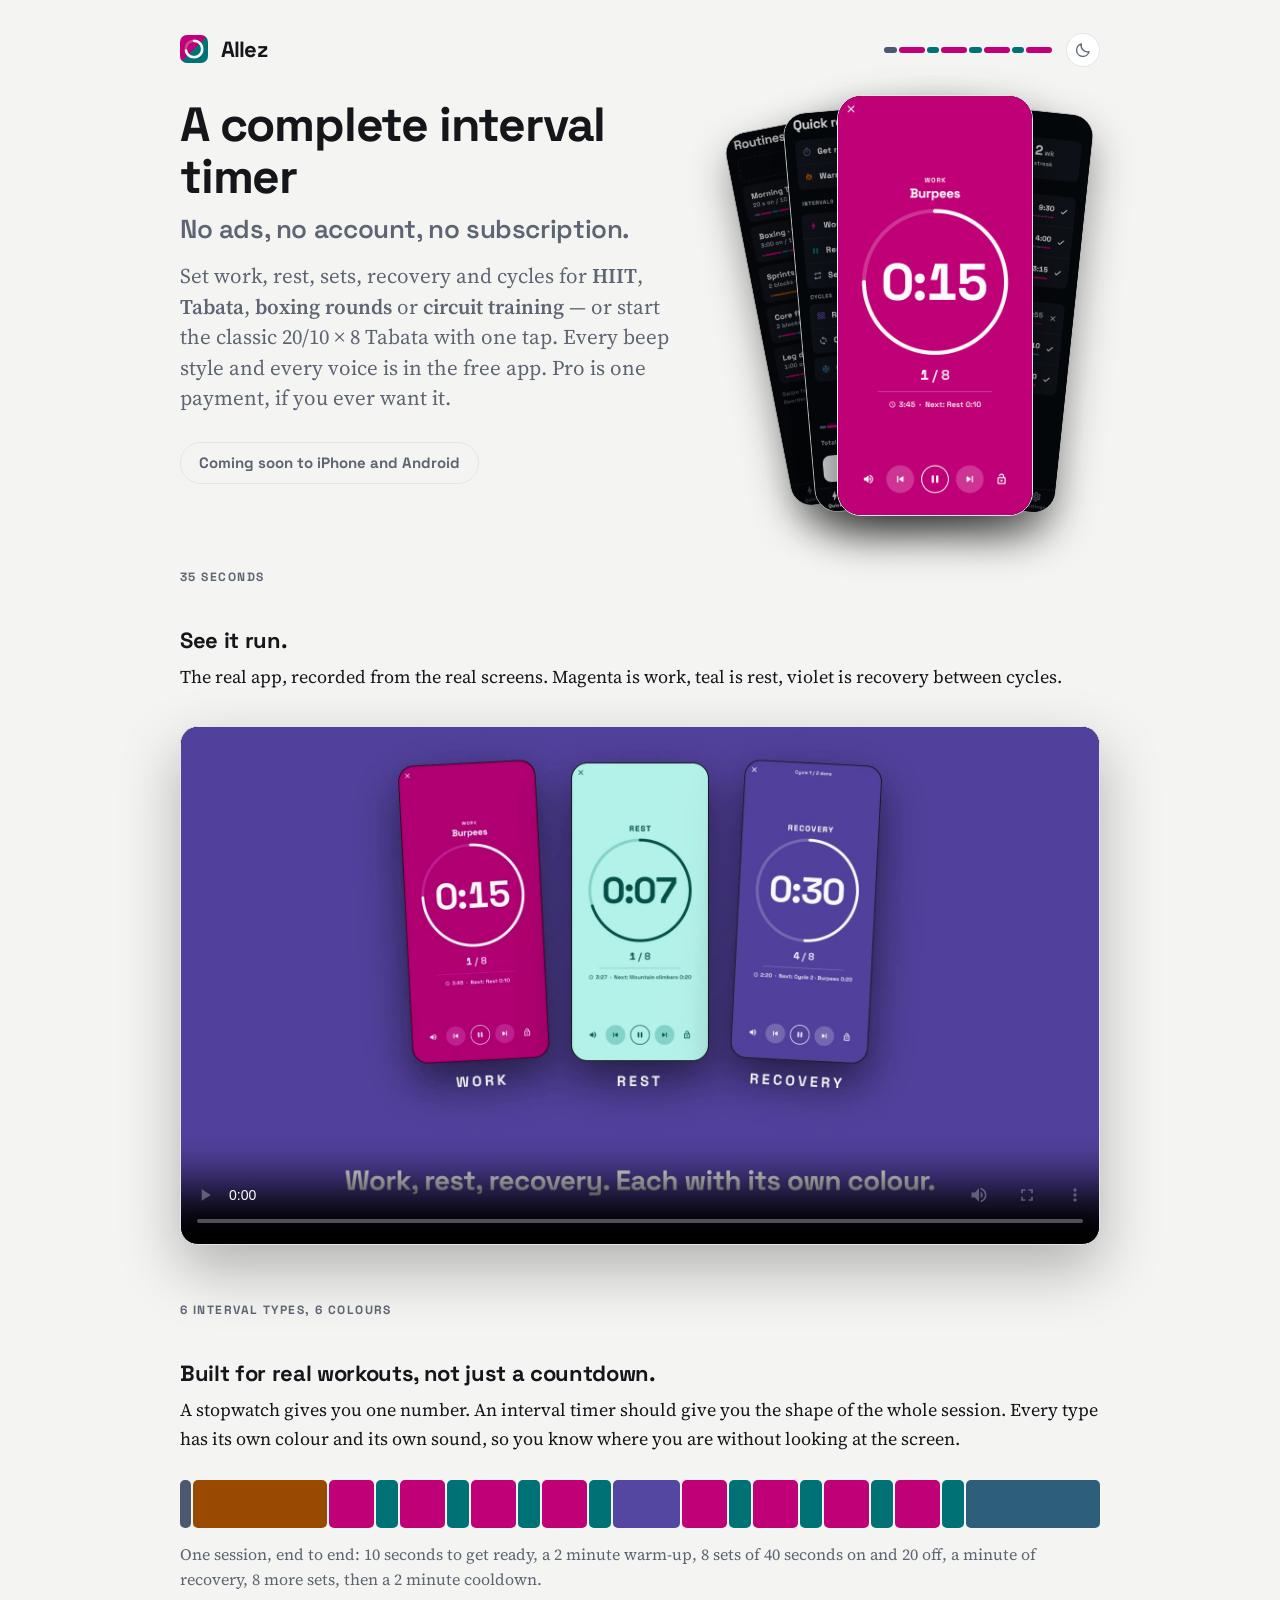
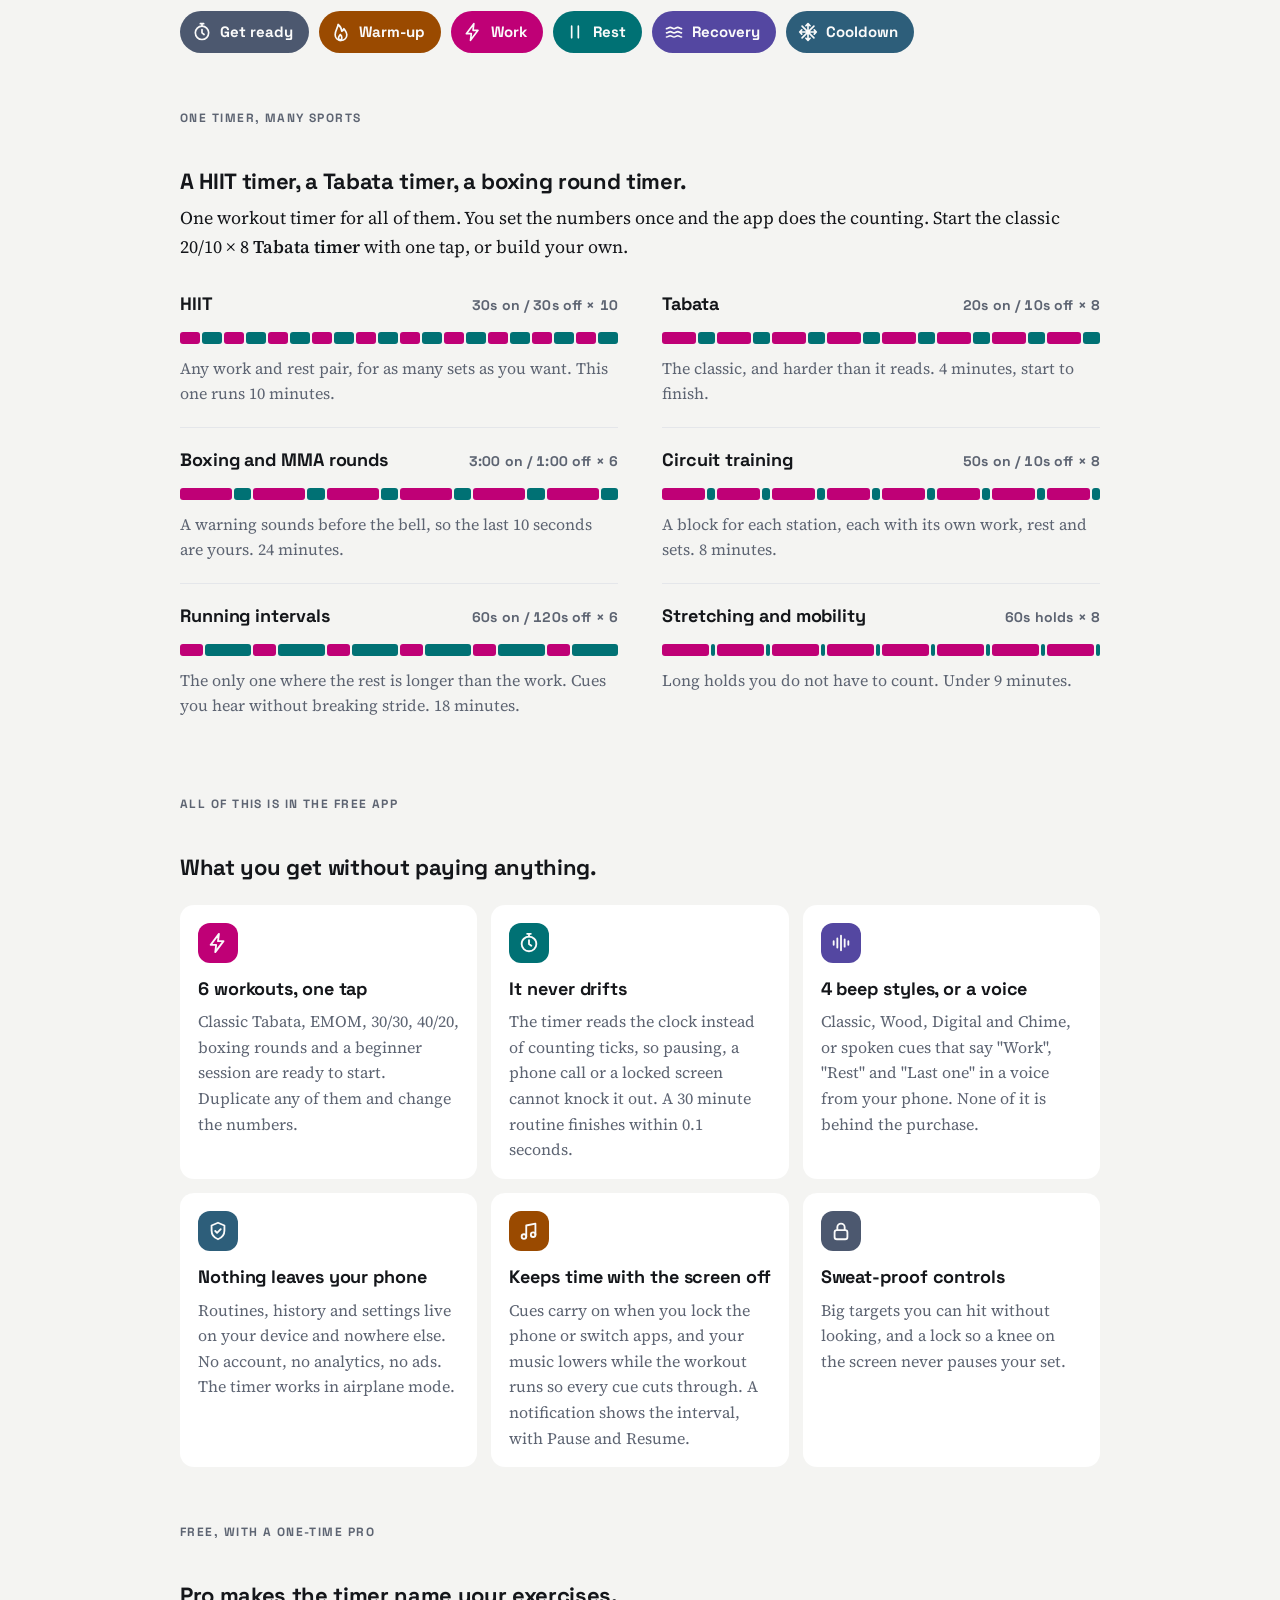
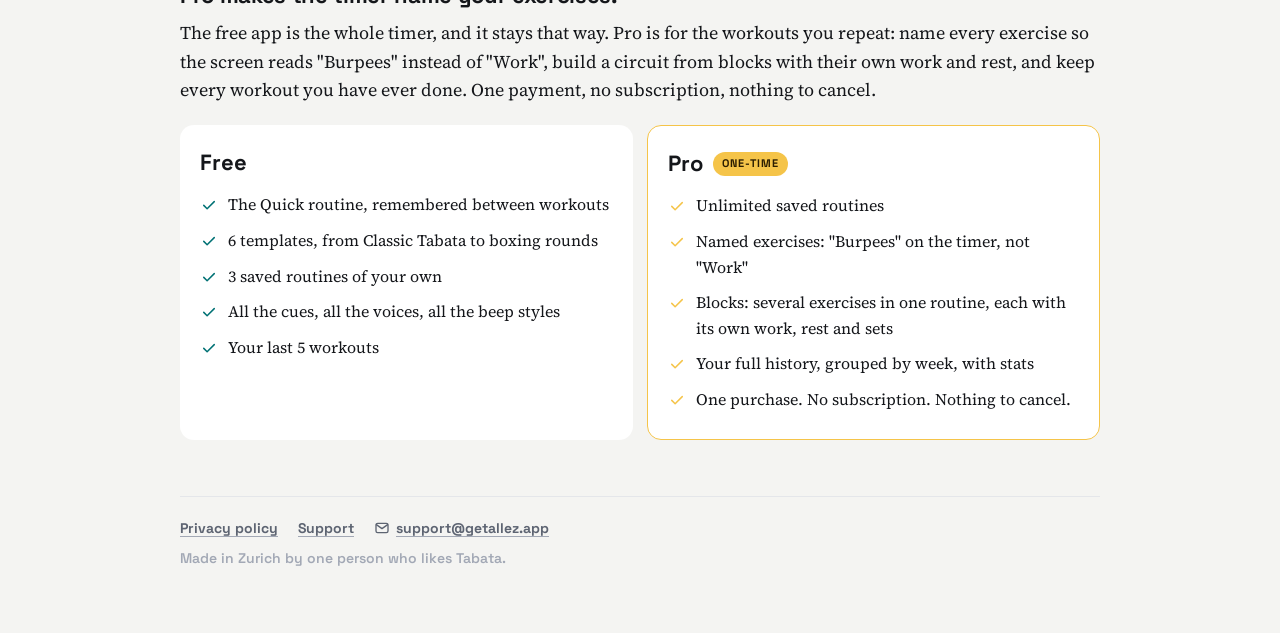
==== commit f3895483: "site: show the 35 second film The 20 second cut showed the timer, the quick setup and the history. T" ====
--- a/index.html
+++ b/index.html
@@ -49,12 +49,12 @@
       {
         "@type": "VideoObject",
         "@id": "https://getallez.app/#launch-film",
-        "name": "Allez, an interval timer in twenty seconds",
-        "description": "A twenty second look at the Allez interval timer: the work, rest and recovery colours, the quick routine setup, and the weekly history.",
-        "thumbnailUrl": "https://getallez.app/assets/video/allez-launch.jpg",
-        "contentUrl": "https://getallez.app/assets/video/allez-launch.mp4",
-        "uploadDate": "2026-09-23",
-        "duration": "PT20S",
+        "name": "Allez, an interval timer in 35 seconds",
+        "description": "A 35 second look at the Allez interval timer: the work, rest and recovery colours, the six templates, saved routines, the cue and haptic settings, and the weekly history.",
+        "thumbnailUrl": "https://getallez.app/assets/video/allez-launch-v2.jpg",
+        "contentUrl": "https://getallez.app/assets/video/allez-launch-v2.mp4",
+        "uploadDate": "2026-09-27",
+        "duration": "PT35S",
         "inLanguage": "en",
         "isPartOf": { "@id": "https://getallez.app/#website" }
       },
@@ -141,15 +141,15 @@
   </section>
 
   <section id="film" data-reveal>
-    <p class="eyebrow">20 seconds</p>
+    <p class="eyebrow">35 seconds</p>
     <h2><span>See it run.</span></h2>
-    <p>The real app, recorded from the real screens. Magenta is work, teal is rest, violet is recovery between cycles. There is no narration, so you lose nothing with the sound off.</p>
+    <p>The real app, recorded from the real screens. Magenta is work, teal is rest, violet is recovery between cycles.</p>
     <figure class="film">
       <video controls playsinline preload="metadata"
-             poster="assets/video/allez-launch.jpg"
+             poster="assets/video/allez-launch-v2.jpg"
              width="1920" height="1080">
-        <source src="assets/video/allez-launch.mp4" type="video/mp4">
-        <p>Your browser cannot play this video. <a href="assets/video/allez-launch.mp4">Download it instead.</a></p>
+        <source src="assets/video/allez-launch-v2.mp4" type="video/mp4">
+        <p>Your browser cannot play this video. <a href="assets/video/allez-launch-v2.mp4">Download it instead.</a></p>
       </video>
     </figure>
   </section>
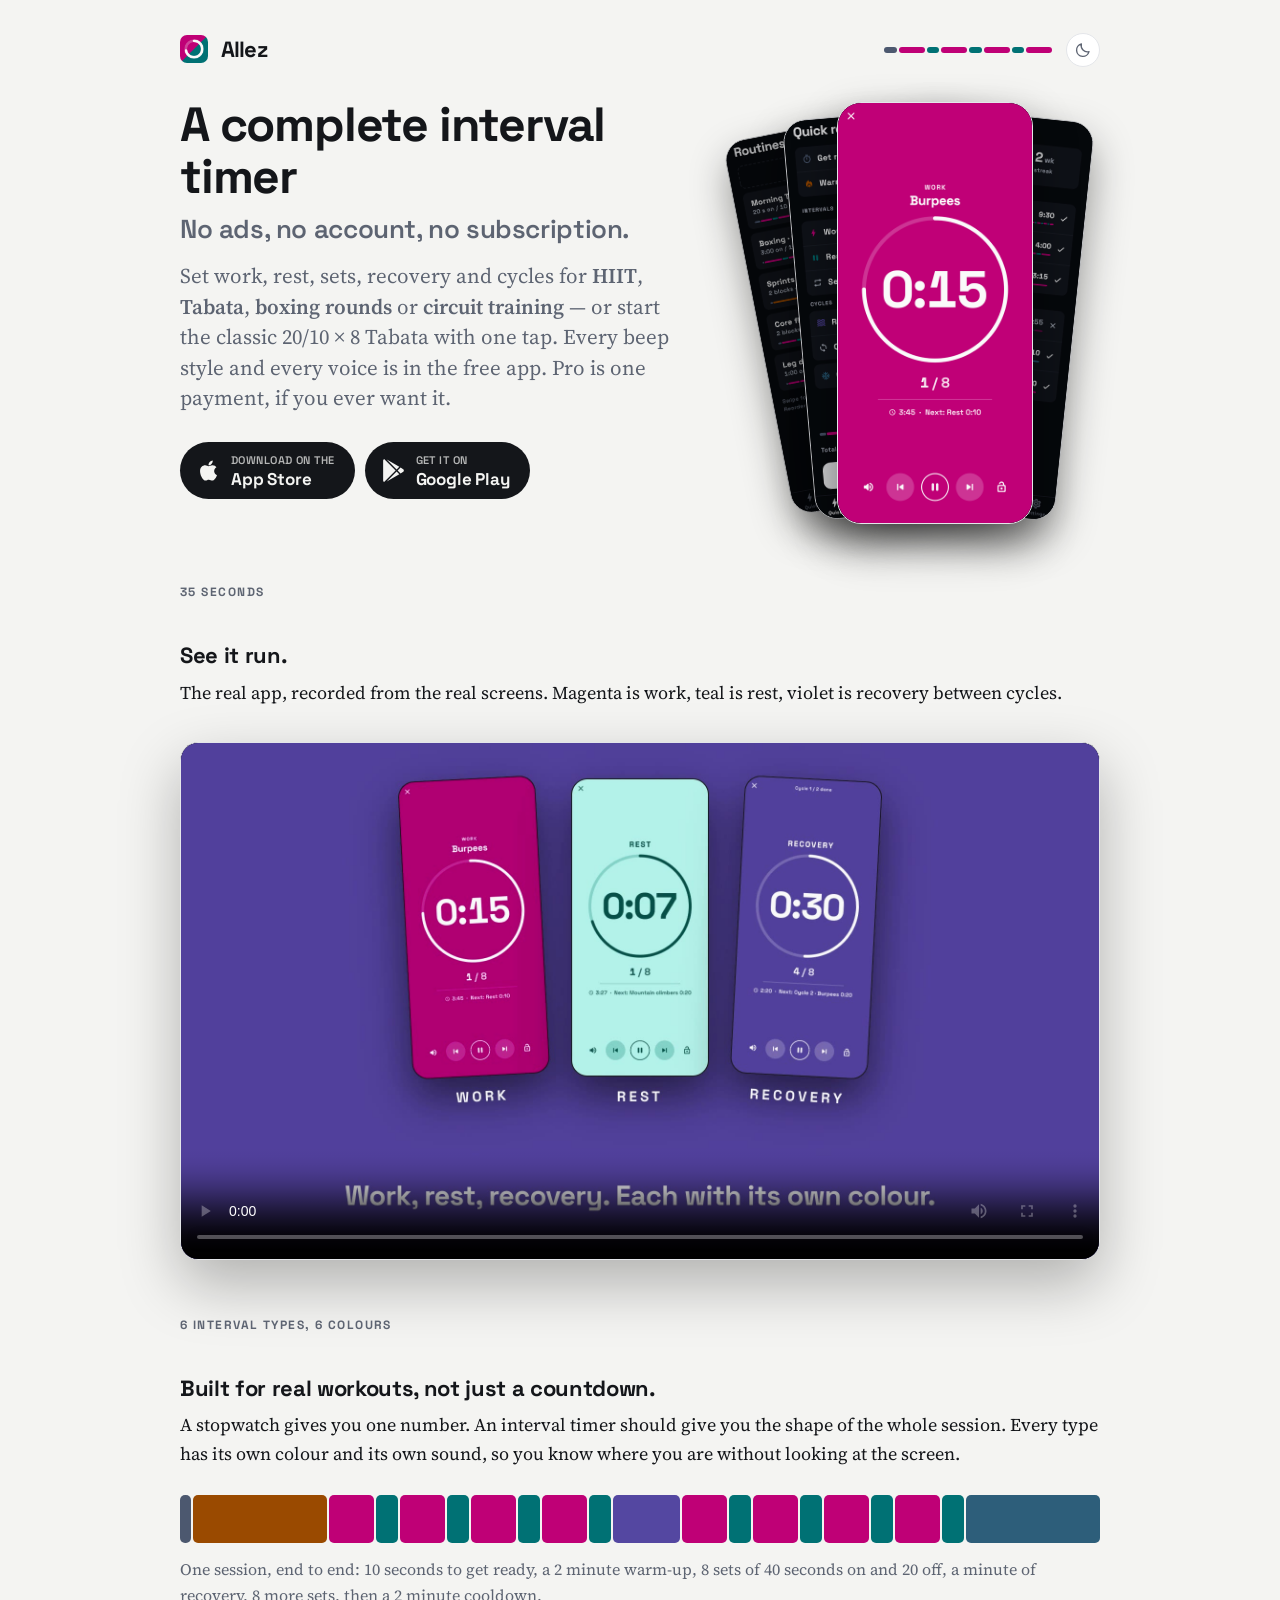
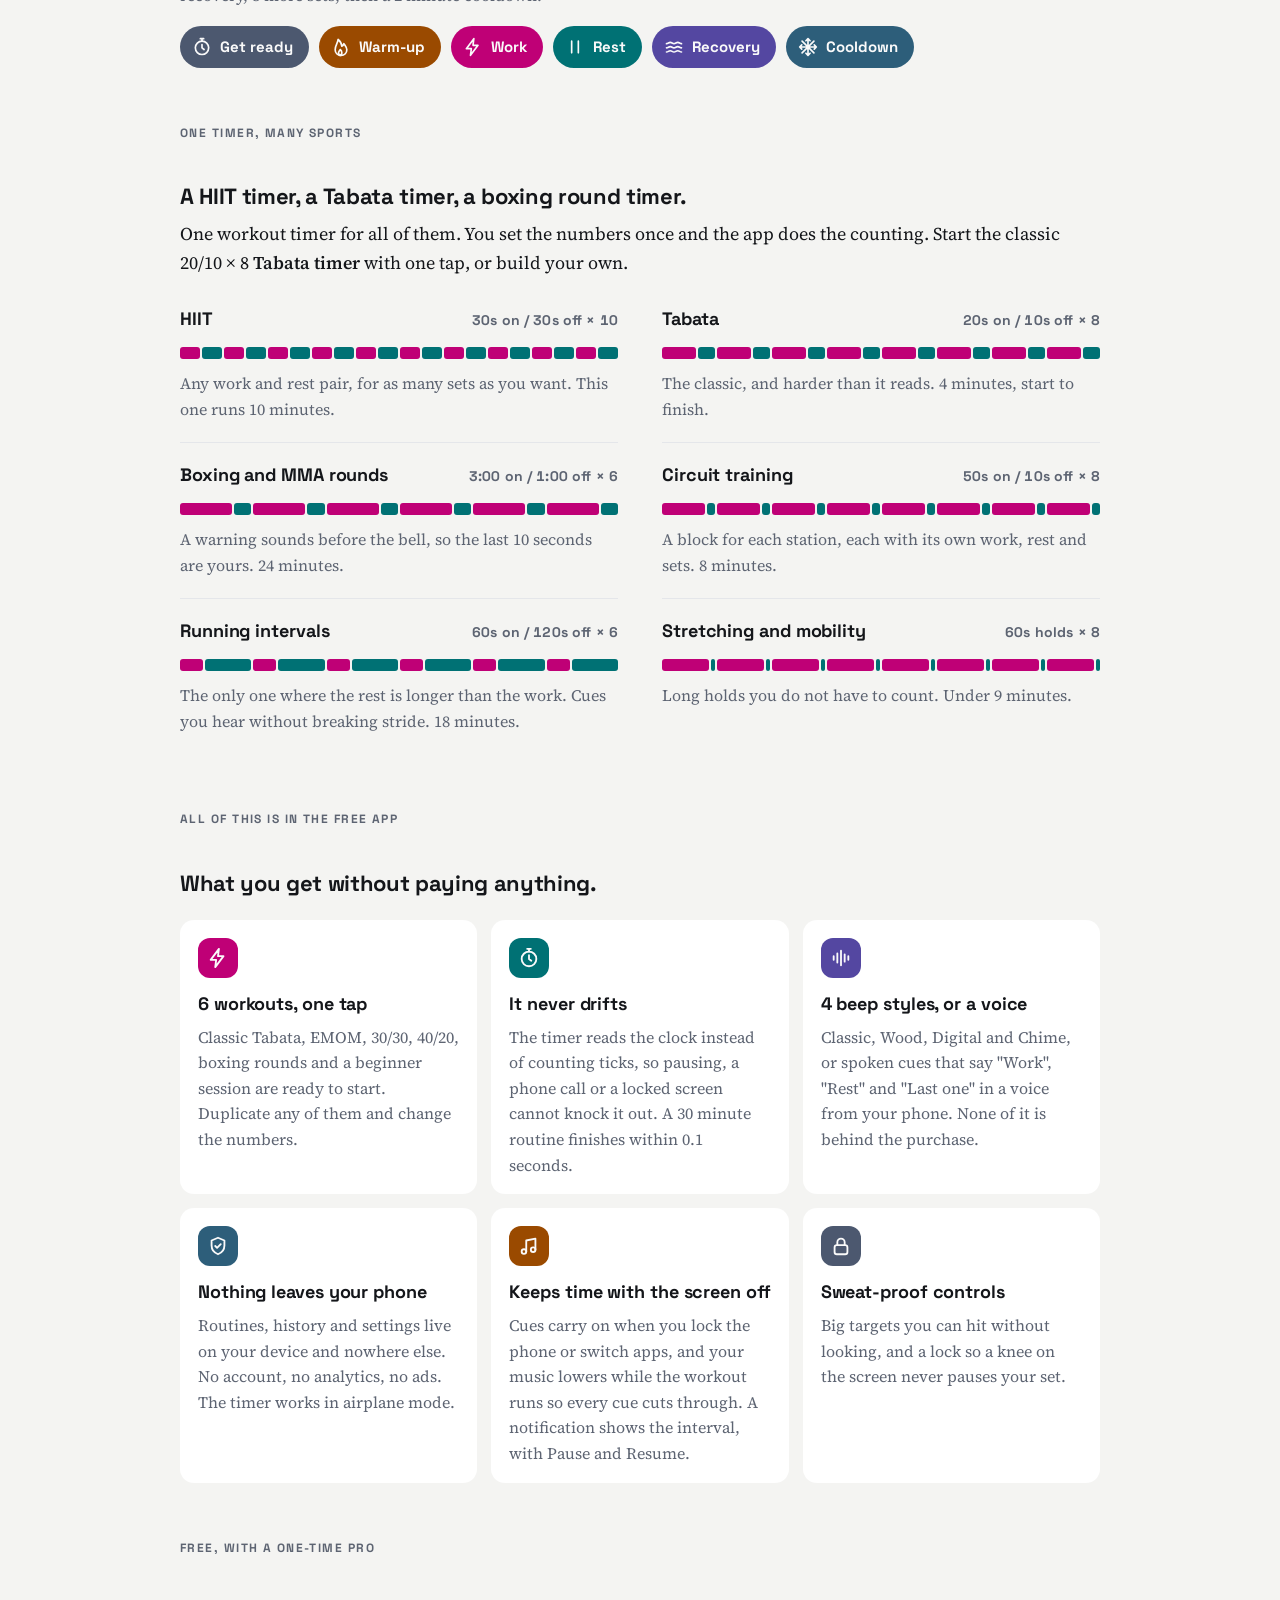
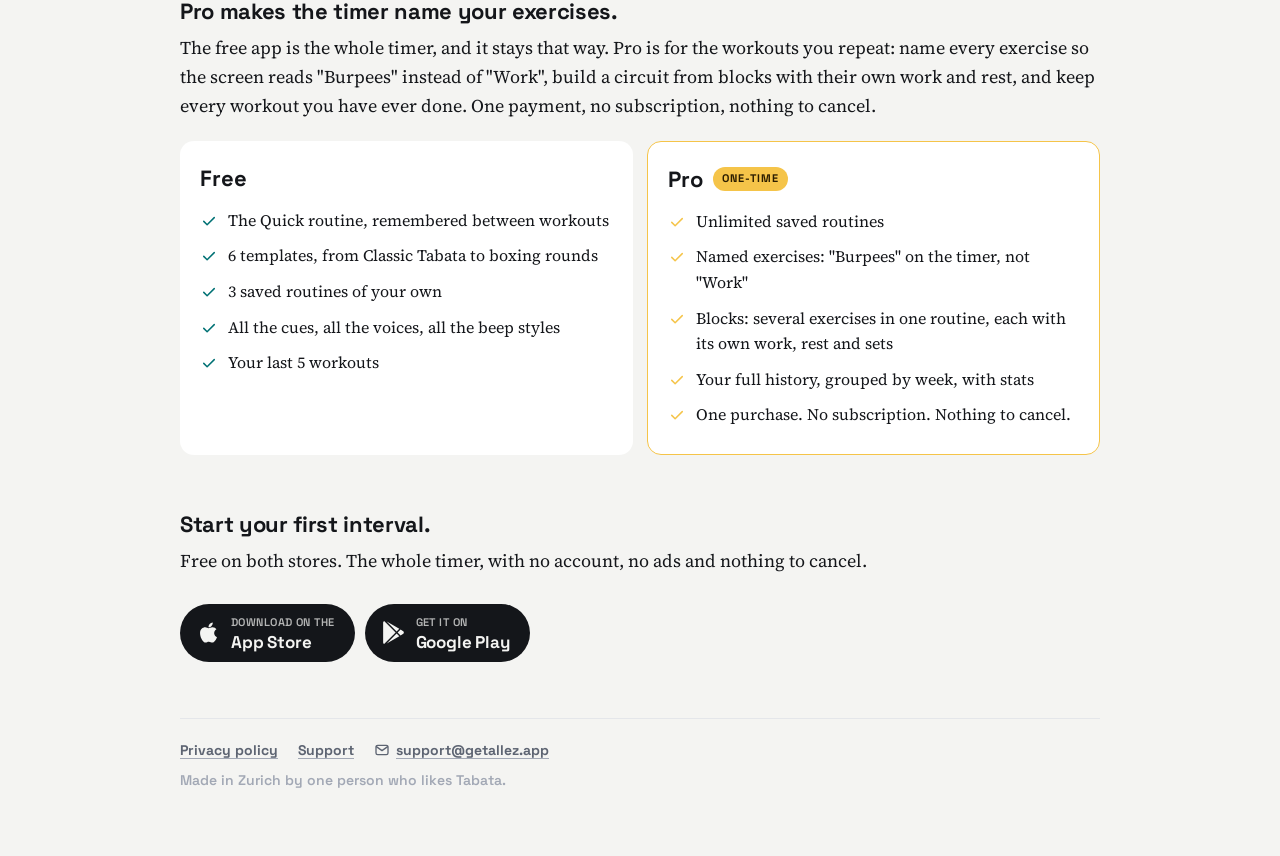
==== commit aa3b148a: "site: link to both stores Allez is live on the App Store and on Google Play. The hero said the app w" ====
--- a/index.html
+++ b/index.html
@@ -25,16 +25,15 @@
   <meta name="twitter:title" content="Allez — Interval Timer for HIIT, Tabata &amp; Boxing">
   <meta name="twitter:description" content="A complete interval timer. No ads, no account, no subscription.">
   <meta name="twitter:image" content="https://getallez.app/assets/og-image.png">
-  <!-- The Smart App Banner needs the numeric App Store id. Add it once the
-       app record exists: <meta name="apple-itunes-app" content="app-id=ID"> -->
+  <meta name="apple-itunes-app" content="app-id=6816482422">
   <link rel="preconnect" href="https://fonts.googleapis.com">
   <link rel="preconnect" href="https://fonts.gstatic.com" crossorigin>
   <link href="https://fonts.googleapis.com/css2?family=Space+Grotesk:wght@500;600;700&family=Source+Serif+4:ital,opsz,wght@0,8..60,400;0,8..60,600;1,8..60,400&display=swap" rel="stylesheet">
   <script src="assets/theme.js"></script>
   <script src="assets/motion.js"></script>
   <link rel="stylesheet" href="assets/site.css">
-  <!-- Structured data. It carries no rating and no store link, because the
-       app has neither yet. Add downloadUrl once each store listing is live. -->
+  <!-- Structured data. It carries no rating. Two ratings are too few to
+       publish, and a thin aggregateRating reads worse than none. -->
   <script type="application/ld+json">
   {
     "@context": "https://schema.org",
@@ -83,6 +82,10 @@
           "priceCurrency": "USD",
           "description": "Free, with an optional one-time Pro purchase"
         },
+        "downloadUrl": [
+          "https://apps.apple.com/app/id6816482422",
+          "https://play.google.com/store/apps/details?id=app.allez.timer"
+        ],
         "isPartOf": { "@id": "https://getallez.app/#website" }
       }
     ]
@@ -107,6 +110,8 @@
   <symbol id="i-check" viewBox="0 0 24 24"><path d="M5 12.5l4.5 4.5L19 7.5"/></symbol>
   <symbol id="i-island" viewBox="0 0 24 24"><rect x="3" y="4" width="18" height="16" rx="4"/><rect x="8" y="6.5" width="8" height="3" rx="1.5"/></symbol>
   <symbol id="i-mail" viewBox="0 0 24 24"><rect x="3" y="5" width="18" height="14" rx="2.5"/><path d="M3.5 7l8.5 6 8.5-6"/></symbol>
+  <symbol id="i-apple" viewBox="0 0 384 512"><path d="M318.7 268.7c-.2-36.7 16.4-64.4 50-84.8-18.8-26.9-47.2-41.7-84.7-44.6-35.5-2.8-74.3 20.7-88.5 20.7-15 0-49.4-19.7-76.4-19.7C63.3 141.2 4 184.8 4 273.5q0 39.3 14.4 81.2c12.8 36.7 59 126.7 107.2 125.2 25.2-.6 43-17.9 75.8-17.9 31.8 0 48.3 17.9 76.4 17.9 48.6-.7 90.4-82.5 102.6-119.3-65.2-30.7-61.7-90-61.7-91.9zm-56.6-164.2c27.3-32.4 24.8-61.9 24-72.5-24.1 1.4-52 16.4-67.9 34.9-17.5 19.8-27.8 44.3-25.6 71.9 26.1 2 49.9-11.4 69.5-34.3z"/></symbol>
+  <symbol id="i-play" viewBox="0 0 512 512"><path d="M325.3 234.3L104.6 13l280.8 161.2-60.1 60.1zM47 0C34 6.8 25.3 19.2 25.3 35.3v441.3c0 16.1 8.7 28.5 21.7 35.3l256.6-256L47 0zm425.2 225.6l-58.9-34.1-65.7 64.5 65.7 64.5 60.1-34.1c18-14.3 18-46.5-1.2-60.8zM104.6 499l280.8-161.2-60.1-60.1L104.6 499z"/></symbol>
 </svg>
 
 <main class="wide">
@@ -129,7 +134,14 @@
       <p class="hero-sub">No ads, no account, no subscription.</p>
       <p class="lead">Set work, rest, sets, recovery and cycles for <strong>HIIT</strong>, <strong>Tabata</strong>, <strong>boxing rounds</strong> or <strong>circuit training</strong> &mdash; or start the classic 20/10 &times; 8 Tabata with one tap. Every beep style and every voice is in the free app. Pro is one payment, if you ever want it.</p>
       <div class="actions">
-        <span class="pill quiet">Coming soon to iPhone and Android</span>
+        <a class="store" href="https://apps.apple.com/app/id6816482422">
+          <svg class="icon storemark" aria-hidden="true"><use href="#i-apple"/></svg>
+          <span><span class="store-top">Download on the</span><span class="store-name">App Store</span></span>
+        </a>
+        <a class="store" href="https://play.google.com/store/apps/details?id=app.allez.timer">
+          <svg class="icon storemark" aria-hidden="true"><use href="#i-play"/></svg>
+          <span><span class="store-top">Get it on</span><span class="store-name">Google Play</span></span>
+        </a>
       </div>
     </div>
     <figure class="deck" role="img" aria-label="Four screens from Allez: the saved routines, the quick routine with its work and rest values, the running timer showing Burpees with 15 seconds left, and the history with this week's workouts.">
@@ -295,6 +307,21 @@
     </div>
   </section>
 
+  <section class="getit" data-reveal>
+    <h2><span>Start your first interval.</span></h2>
+    <p>Free on both stores. The whole timer, with no account, no ads and nothing to cancel.</p>
+    <div class="actions">
+        <a class="store" href="https://apps.apple.com/app/id6816482422">
+          <svg class="icon storemark" aria-hidden="true"><use href="#i-apple"/></svg>
+          <span><span class="store-top">Download on the</span><span class="store-name">App Store</span></span>
+        </a>
+        <a class="store" href="https://play.google.com/store/apps/details?id=app.allez.timer">
+          <svg class="icon storemark" aria-hidden="true"><use href="#i-play"/></svg>
+          <span><span class="store-top">Get it on</span><span class="store-name">Google Play</span></span>
+        </a>
+    </div>
+  </section>
+
   <footer data-reveal>
     <a href="privacy/">Privacy policy</a>
     <a href="support/">Support</a>
--- a/assets/site.css
+++ b/assets/site.css
@@ -315,6 +315,57 @@
   margin: 28px 0;
 }
 
+/* The store buttons. The wording belongs to Apple and Google; the shape and
+   the type are the ones the rest of the page uses. */
+.store {
+  display: inline-flex;
+  align-items: center;
+  gap: 11px;
+  padding: 10px 20px 10px 17px;
+  border-radius: 999px;
+  background: var(--text);
+  color: var(--surface);
+  text-decoration: none;
+  font-family: "Space Grotesk", -apple-system, BlinkMacSystemFont, "Segoe UI", sans-serif;
+  transition: opacity .18s ease;
+}
+
+.store:hover {
+  opacity: .86;
+}
+
+/* A brand mark is a filled shape, unlike every drawn icon on the page.
+   The class is not "brand": that name already belongs to the header. */
+.store .icon.storemark {
+  width: 23px;
+  height: 23px;
+  fill: currentColor;
+  stroke: none;
+}
+
+.store-top {
+  display: block;
+  font-size: 11px;
+  font-weight: 600;
+  letter-spacing: .04em;
+  text-transform: uppercase;
+  opacity: .72;
+}
+
+.store-name {
+  display: block;
+  font-size: 17px;
+  font-weight: 700;
+  letter-spacing: -.01em;
+  line-height: 1.18;
+}
+
+/* The closing call to action repeats the hero buttons for a reader who has
+   reached the end of the page. */
+.getit .actions {
+  margin-bottom: 0;
+}
+
 footer {
   margin-top: 56px;
   padding-top: 20px;
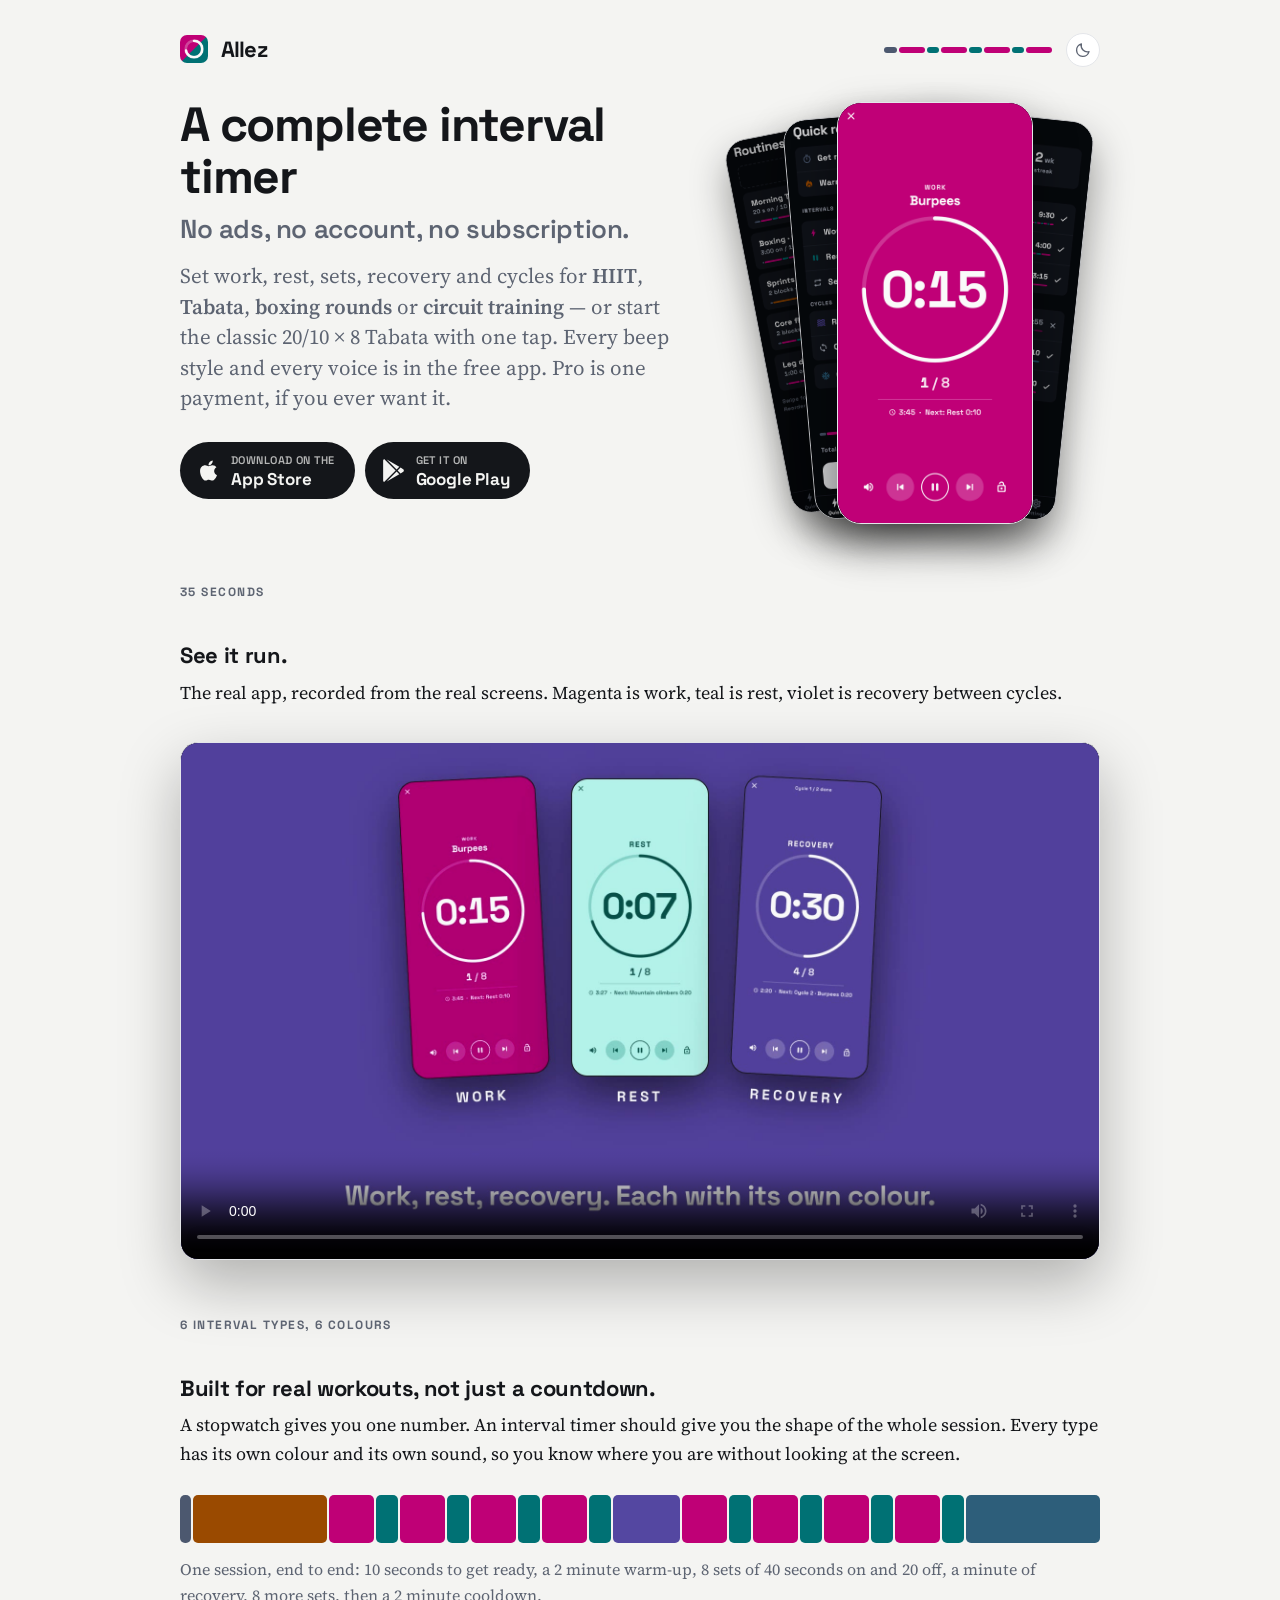
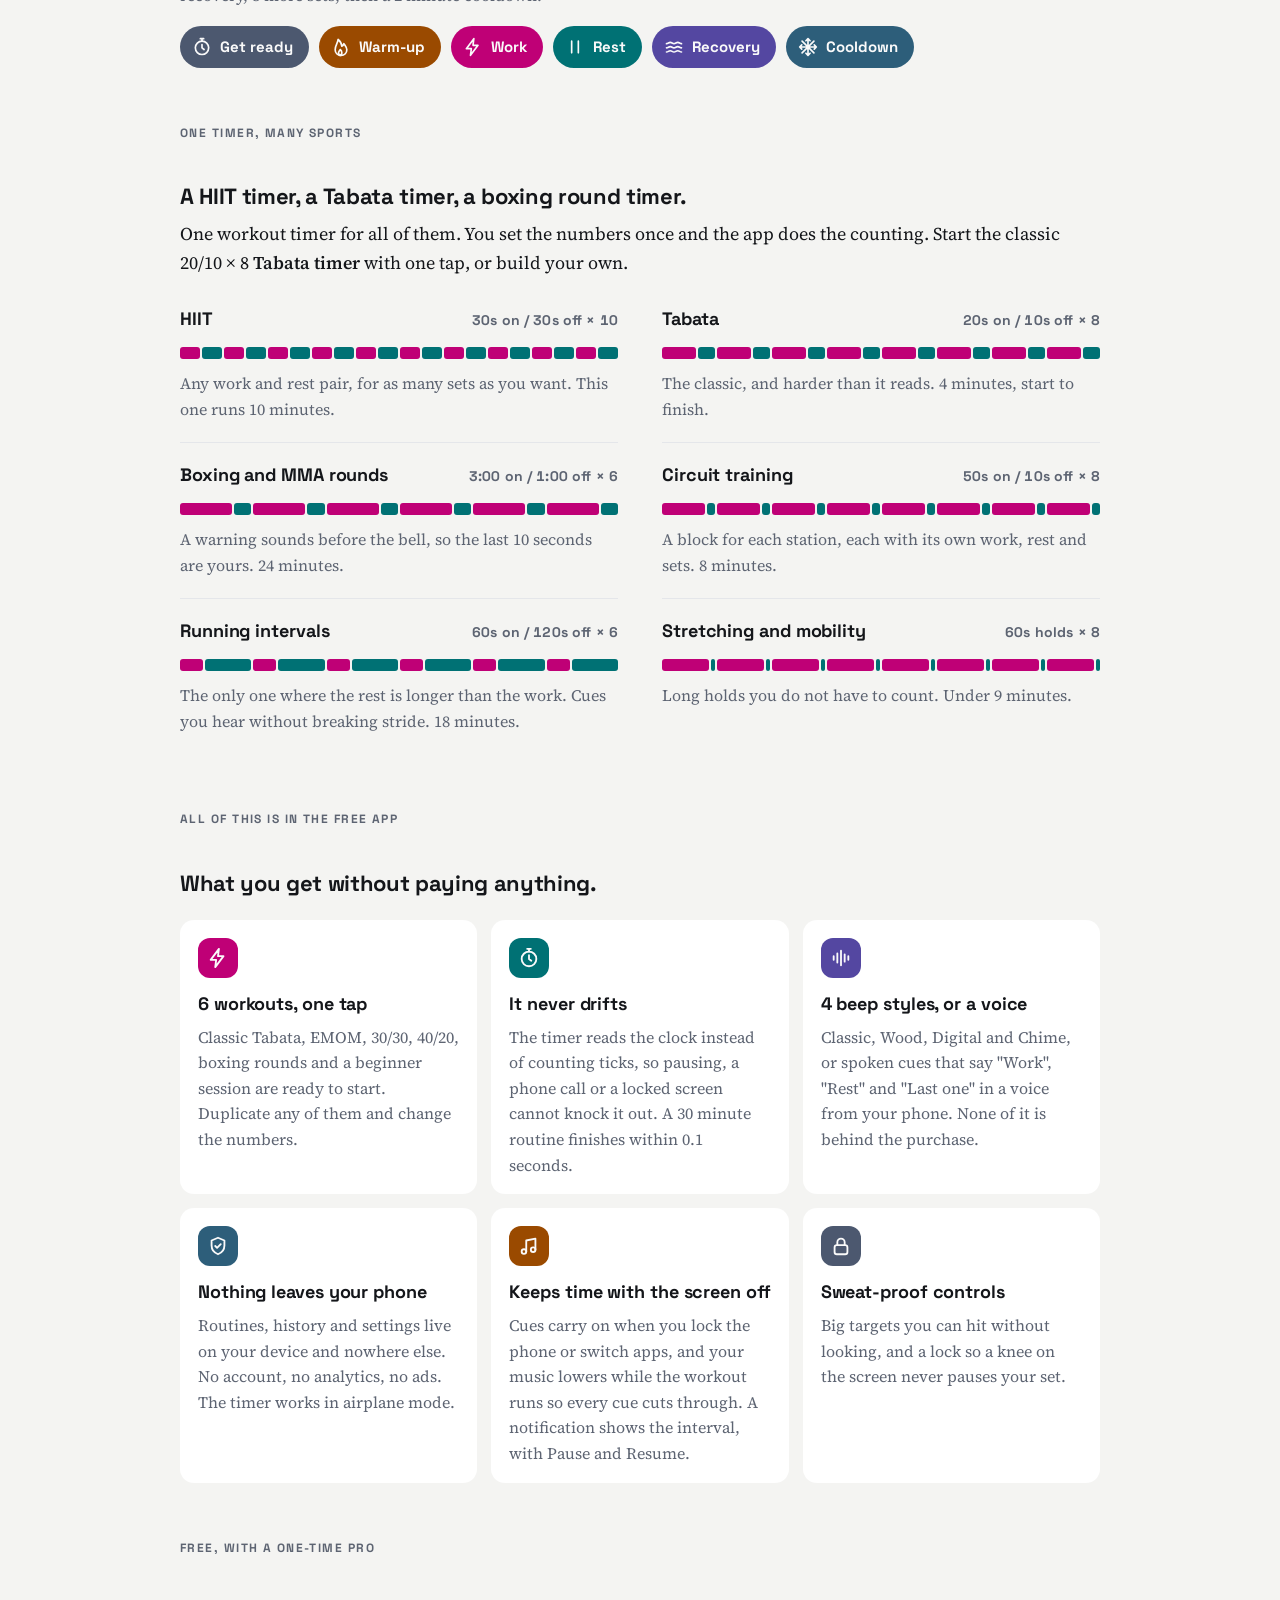
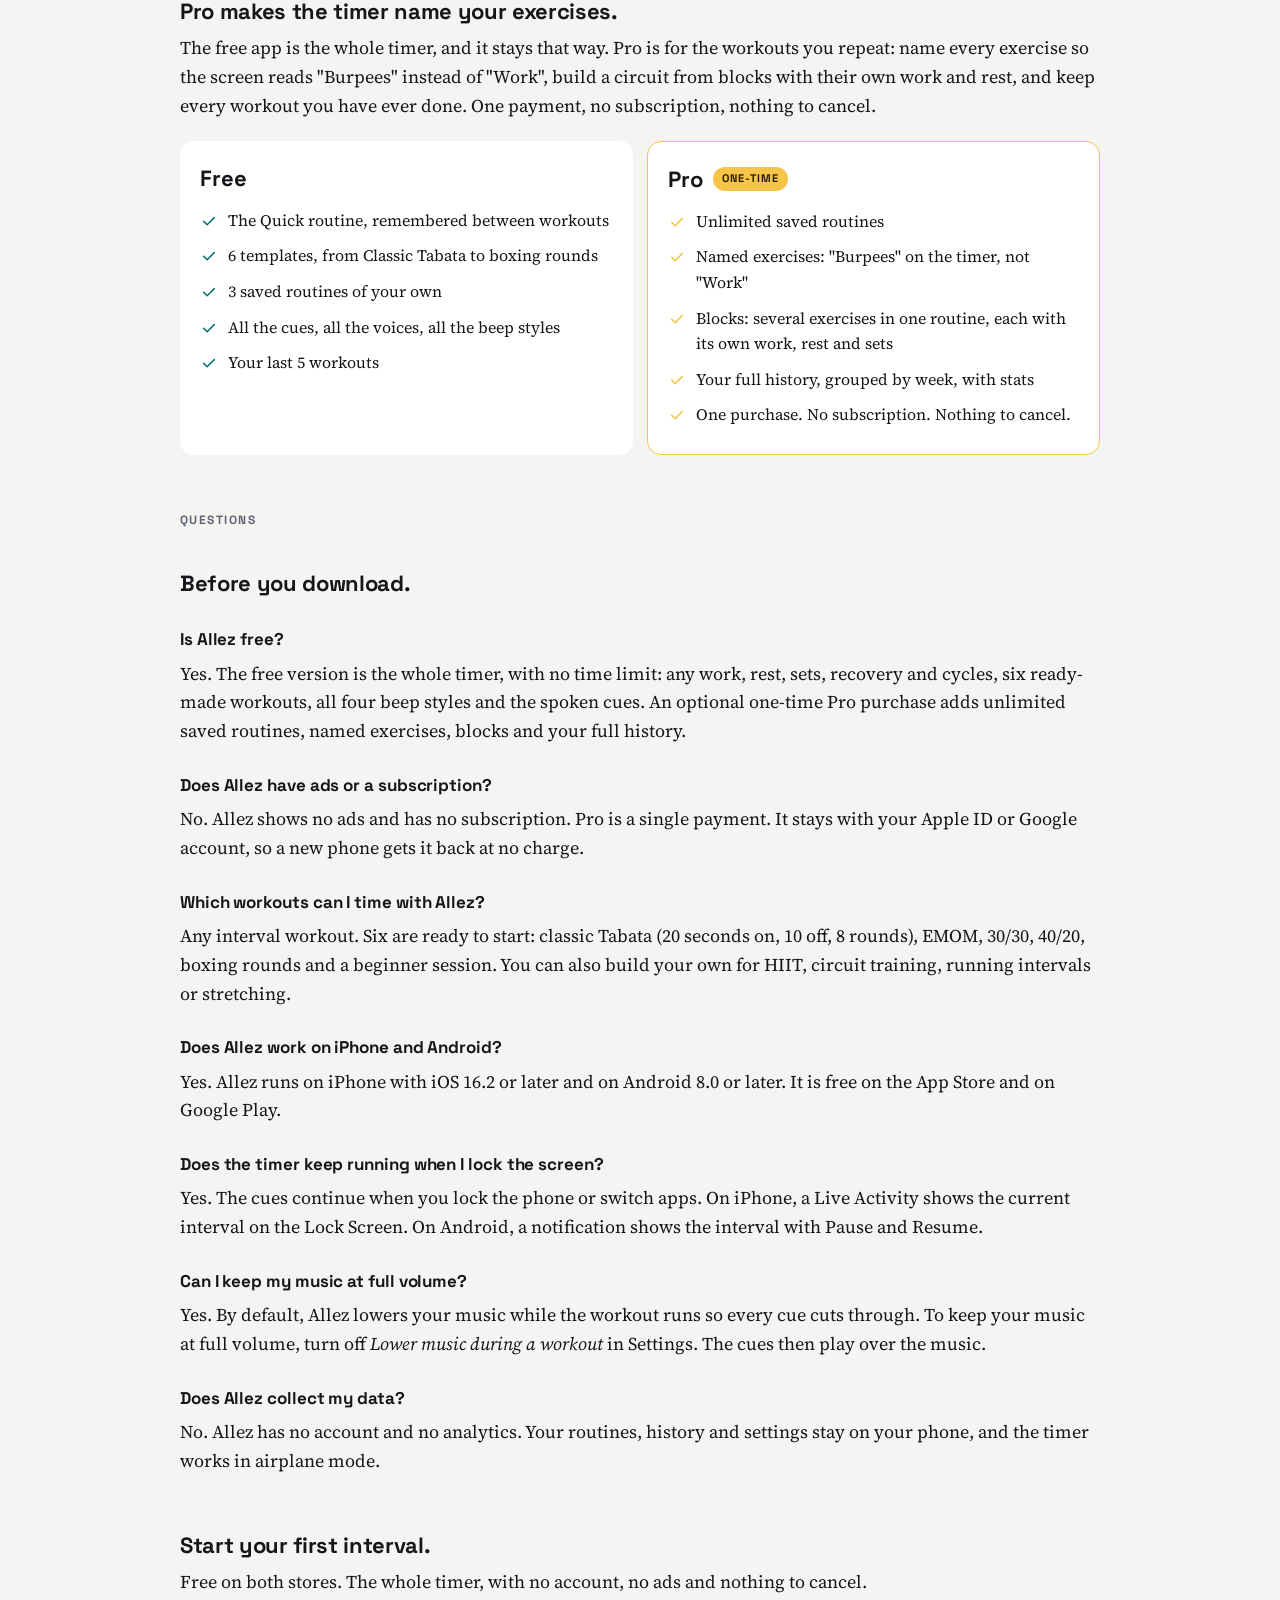
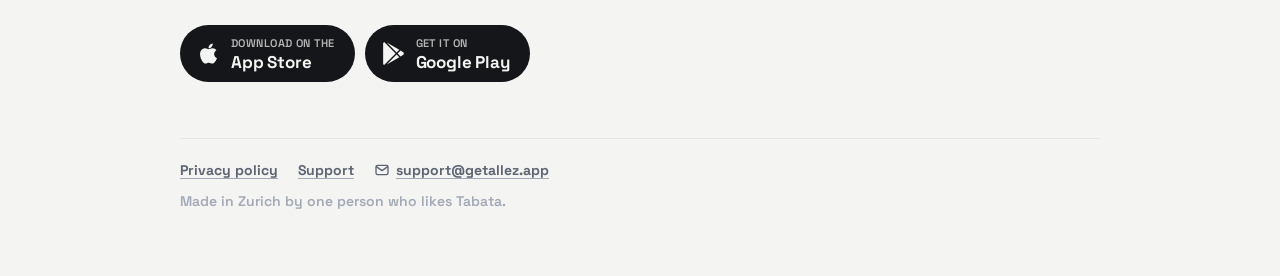
==== commit 9533137a: "site: answer the questions people search for, and describe the app to machines The home page gains s" ====
--- a/index.html
+++ b/index.html
@@ -58,12 +58,12 @@
         "isPartOf": { "@id": "https://getallez.app/#website" }
       },
       {
-        "@type": "SoftwareApplication",
+        "@type": "MobileApplication",
         "@id": "https://getallez.app/#app",
         "name": "Allez - HIIT Interval Timer",
         "applicationCategory": "HealthApplication",
         "applicationSubCategory": "Interval timer",
-        "operatingSystem": "Android, iOS",
+        "operatingSystem": "iOS 16.2 or later, Android 8.0 or later",
         "inLanguage": "en",
         "image": "https://getallez.app/assets/og-image.png",
         "description": "A complete interval timer for HIIT, Tabata, boxing rounds and circuit training. Work, rest, sets, recovery and cycles set in seconds, with no ads, no account and no subscription. The free app is the whole timer.",
@@ -86,7 +86,82 @@
           "https://apps.apple.com/app/id6816482422",
           "https://play.google.com/store/apps/details?id=app.allez.timer"
         ],
+        "sameAs": [
+          "https://apps.apple.com/app/id6816482422",
+          "https://play.google.com/store/apps/details?id=app.allez.timer"
+        ],
+        "screenshot": [
+          "https://getallez.app/assets/screens/h_1_work.png",
+          "https://getallez.app/assets/screens/h_3_quick.png",
+          "https://getallez.app/assets/screens/h_5_routines.png",
+          "https://getallez.app/assets/screens/h_6_history.png"
+        ],
         "isPartOf": { "@id": "https://getallez.app/#website" }
+      },
+      {
+        "@type": "FAQPage",
+        "@id": "https://getallez.app/#faq",
+        "isPartOf": {
+          "@id": "https://getallez.app/#website"
+        },
+        "mainEntity": [
+          {
+            "@type": "Question",
+            "name": "Is Allez free?",
+            "acceptedAnswer": {
+              "@type": "Answer",
+              "text": "Yes. The free version is the whole timer, with no time limit: any work, rest, sets, recovery and cycles, six ready-made workouts, all four beep styles and the spoken cues. An optional one-time Pro purchase adds unlimited saved routines, named exercises, blocks and your full history."
+            }
+          },
+          {
+            "@type": "Question",
+            "name": "Does Allez have ads or a subscription?",
+            "acceptedAnswer": {
+              "@type": "Answer",
+              "text": "No. Allez shows no ads and has no subscription. Pro is a single payment. It stays with your Apple ID or Google account, so a new phone gets it back at no charge."
+            }
+          },
+          {
+            "@type": "Question",
+            "name": "Which workouts can I time with Allez?",
+            "acceptedAnswer": {
+              "@type": "Answer",
+              "text": "Any interval workout. Six are ready to start: classic Tabata (20 seconds on, 10 off, 8 rounds), EMOM, 30/30, 40/20, boxing rounds and a beginner session. You can also build your own for HIIT, circuit training, running intervals or stretching."
+            }
+          },
+          {
+            "@type": "Question",
+            "name": "Does Allez work on iPhone and Android?",
+            "acceptedAnswer": {
+              "@type": "Answer",
+              "text": "Yes. Allez runs on iPhone with iOS 16.2 or later and on Android 8.0 or later. It is free on the App Store and on Google Play."
+            }
+          },
+          {
+            "@type": "Question",
+            "name": "Does the timer keep running when I lock the screen?",
+            "acceptedAnswer": {
+              "@type": "Answer",
+              "text": "Yes. The cues continue when you lock the phone or switch apps. On iPhone, a Live Activity shows the current interval on the Lock Screen. On Android, a notification shows the interval with Pause and Resume."
+            }
+          },
+          {
+            "@type": "Question",
+            "name": "Can I keep my music at full volume?",
+            "acceptedAnswer": {
+              "@type": "Answer",
+              "text": "Yes. By default, Allez lowers your music while the workout runs so every cue cuts through. To keep your music at full volume, turn off Lower music during a workout in Settings. The cues then play over the music."
+            }
+          },
+          {
+            "@type": "Question",
+            "name": "Does Allez collect my data?",
+            "acceptedAnswer": {
+              "@type": "Answer",
+              "text": "No. Allez has no account and no analytics. Your routines, history and settings stay on your phone, and the timer works in airplane mode."
+            }
+          }
+        ]
       }
     ]
   }
@@ -307,6 +382,25 @@
     </div>
   </section>
 
+  <section data-reveal>
+    <p class="eyebrow">Questions</p>
+    <h2><span>Before you download.</span></h2>
+    <h3>Is Allez free?</h3>
+    <p>Yes. The free version is the whole timer, with no time limit: any work, rest, sets, recovery and cycles, six ready-made workouts, all four beep styles and the spoken cues. An optional one-time Pro purchase adds unlimited saved routines, named exercises, blocks and your full history.</p>
+    <h3>Does Allez have ads or a subscription?</h3>
+    <p>No. Allez shows no ads and has no subscription. Pro is a single payment. It stays with your Apple ID or Google account, so a new phone gets it back at no charge.</p>
+    <h3>Which workouts can I time with Allez?</h3>
+    <p>Any interval workout. Six are ready to start: classic Tabata (20 seconds on, 10 off, 8 rounds), EMOM, 30/30, 40/20, boxing rounds and a beginner session. You can also build your own for HIIT, circuit training, running intervals or stretching.</p>
+    <h3>Does Allez work on iPhone and Android?</h3>
+    <p>Yes. Allez runs on iPhone with iOS 16.2 or later and on Android 8.0 or later. It is free on the App Store and on Google Play.</p>
+    <h3>Does the timer keep running when I lock the screen?</h3>
+    <p>Yes. The cues continue when you lock the phone or switch apps. On iPhone, a Live Activity shows the current interval on the Lock Screen. On Android, a notification shows the interval with Pause and Resume.</p>
+    <h3>Can I keep my music at full volume?</h3>
+    <p>Yes. By default, Allez lowers your music while the workout runs so every cue cuts through. To keep your music at full volume, turn off <em>Lower music during a workout</em> in Settings. The cues then play over the music.</p>
+    <h3>Does Allez collect my data?</h3>
+    <p>No. Allez has no account and no analytics. Your routines, history and settings stay on your phone, and the timer works in airplane mode.</p>
+  </section>
+
   <section class="getit" data-reveal>
     <h2><span>Start your first interval.</span></h2>
     <p>Free on both stores. The whole timer, with no account, no ads and nothing to cancel.</p>
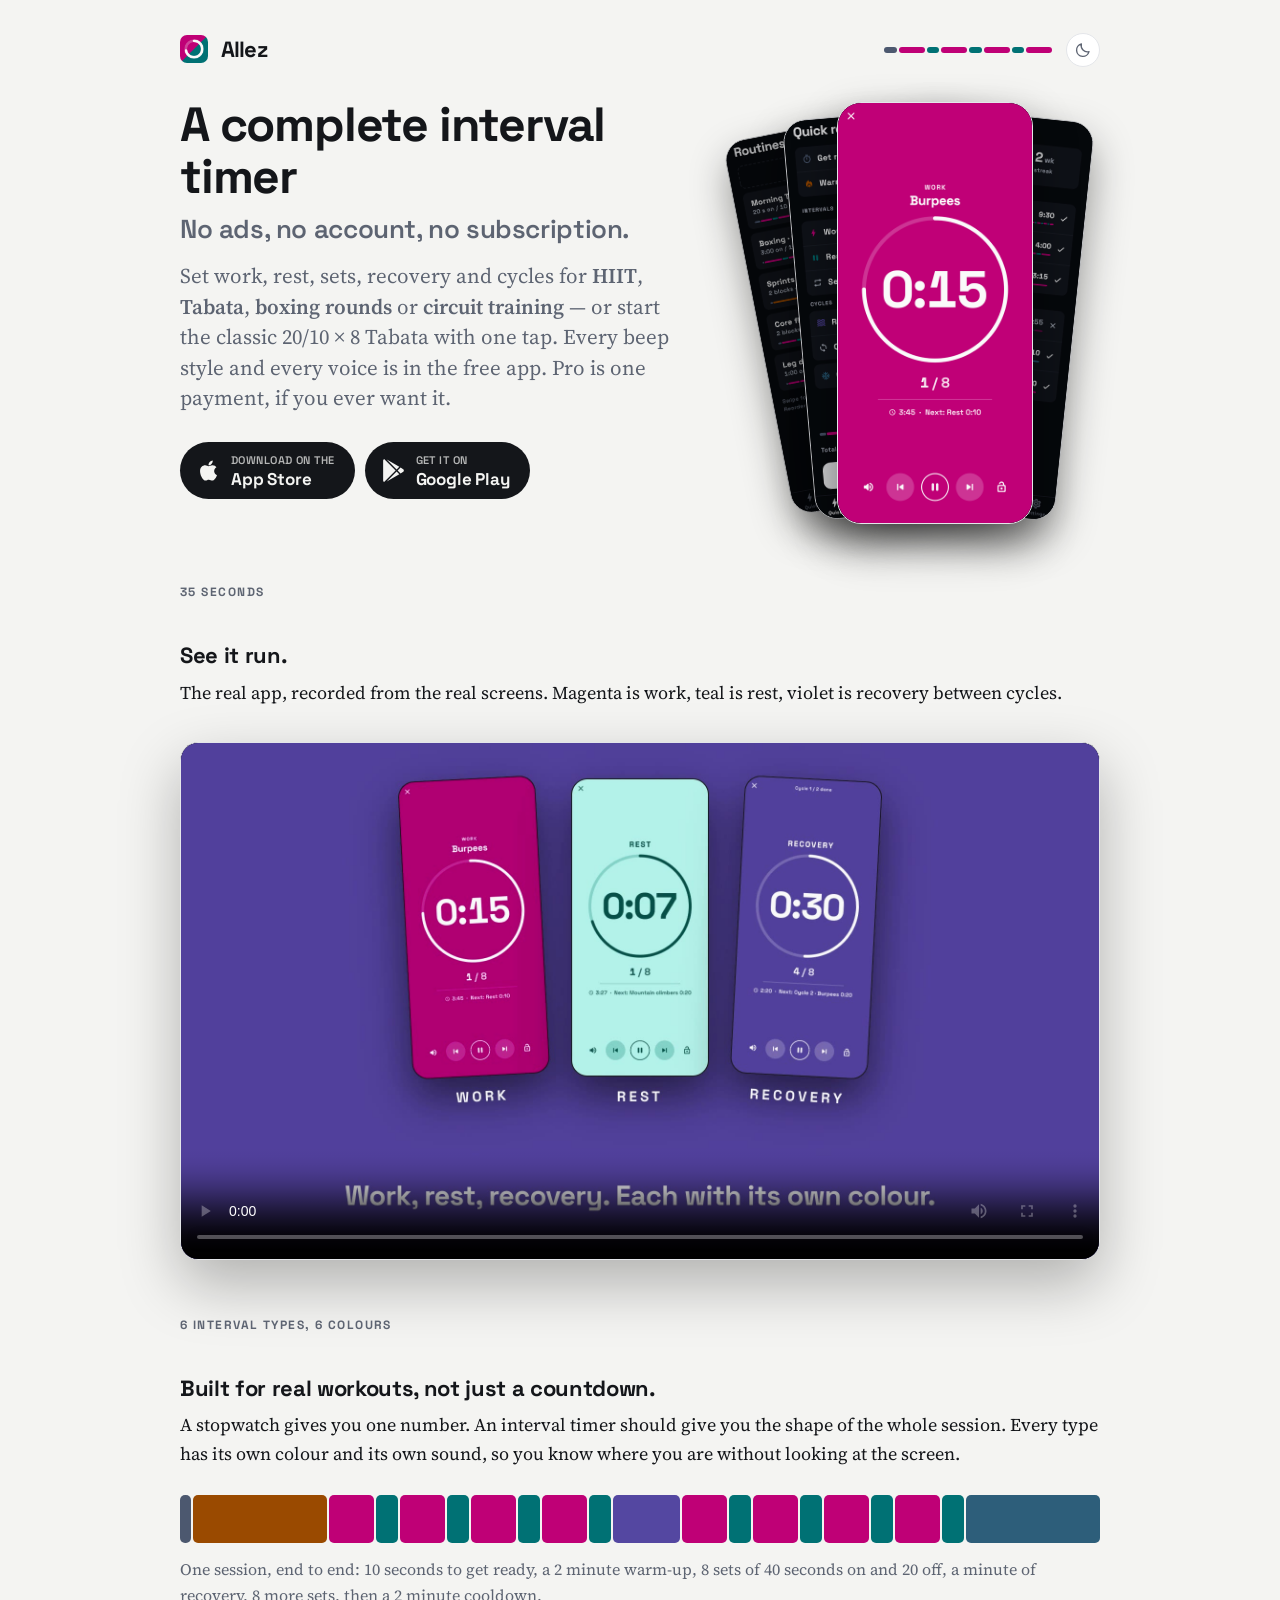
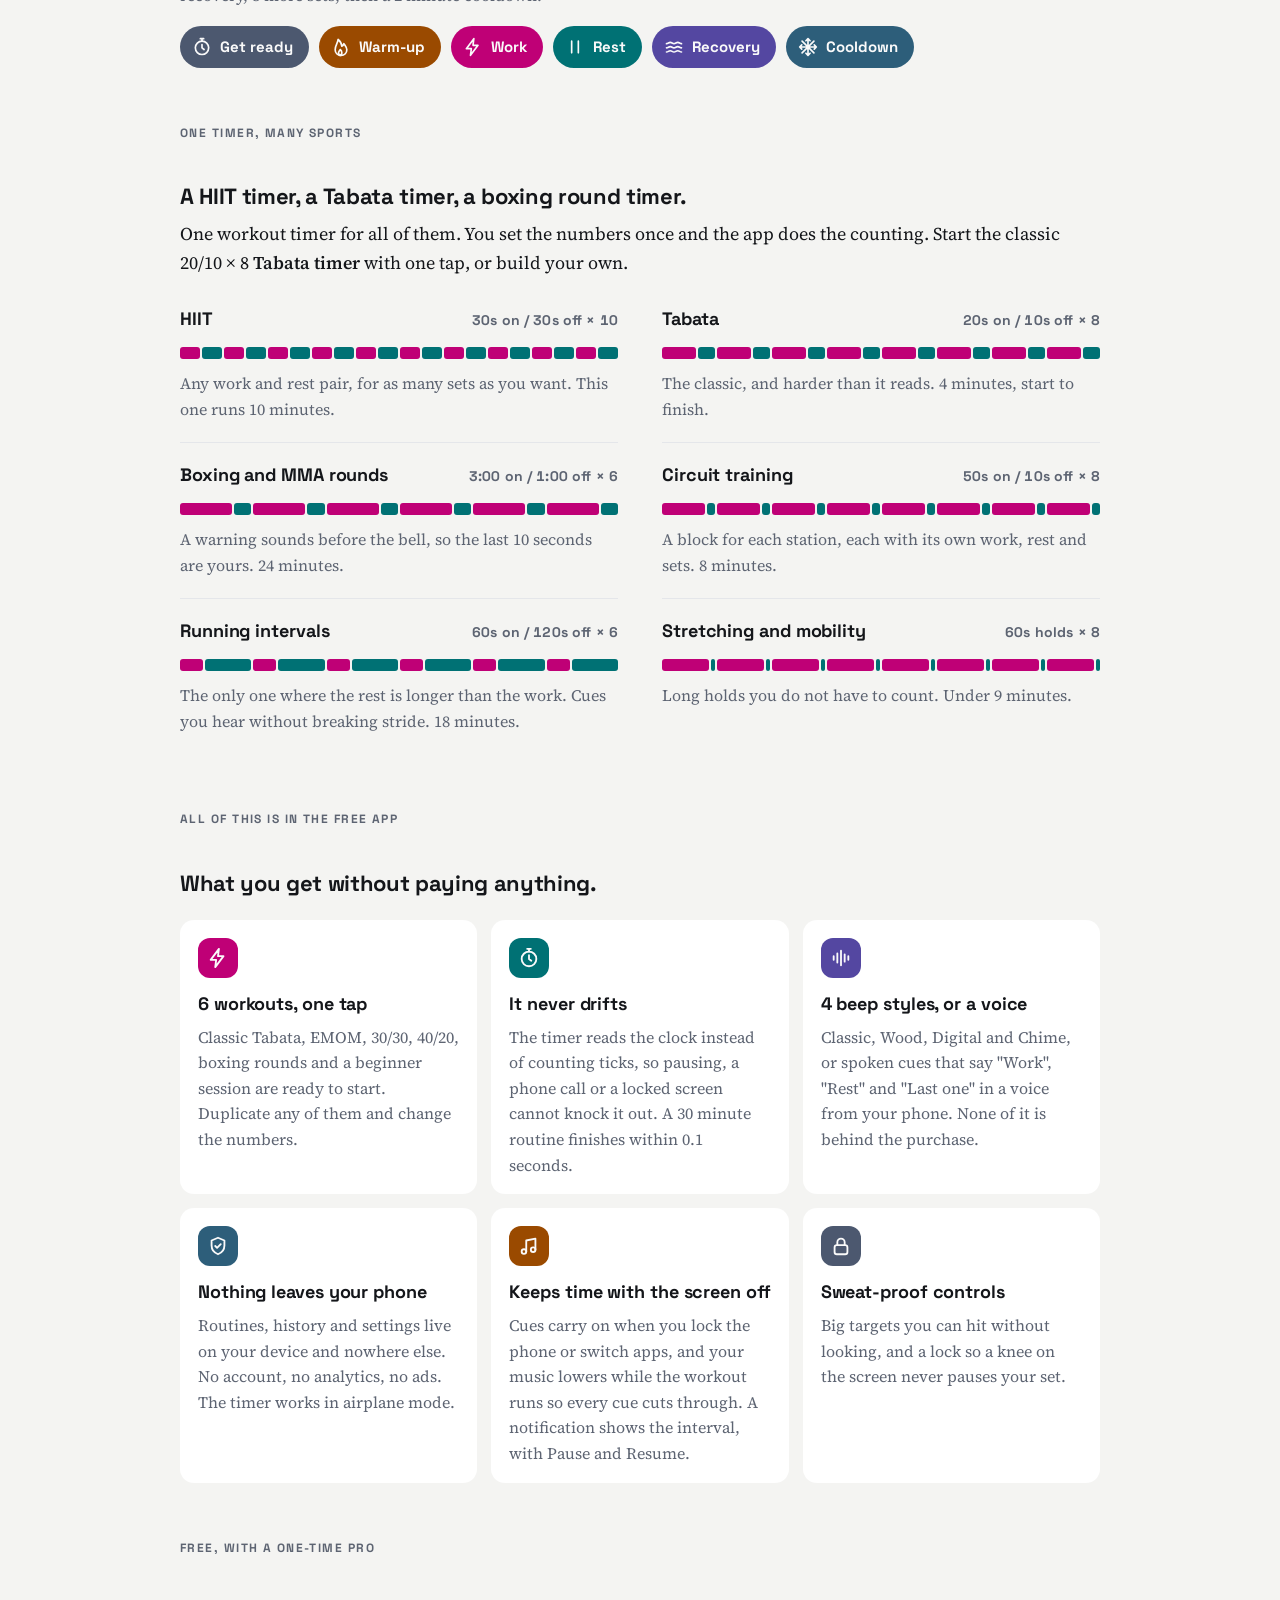
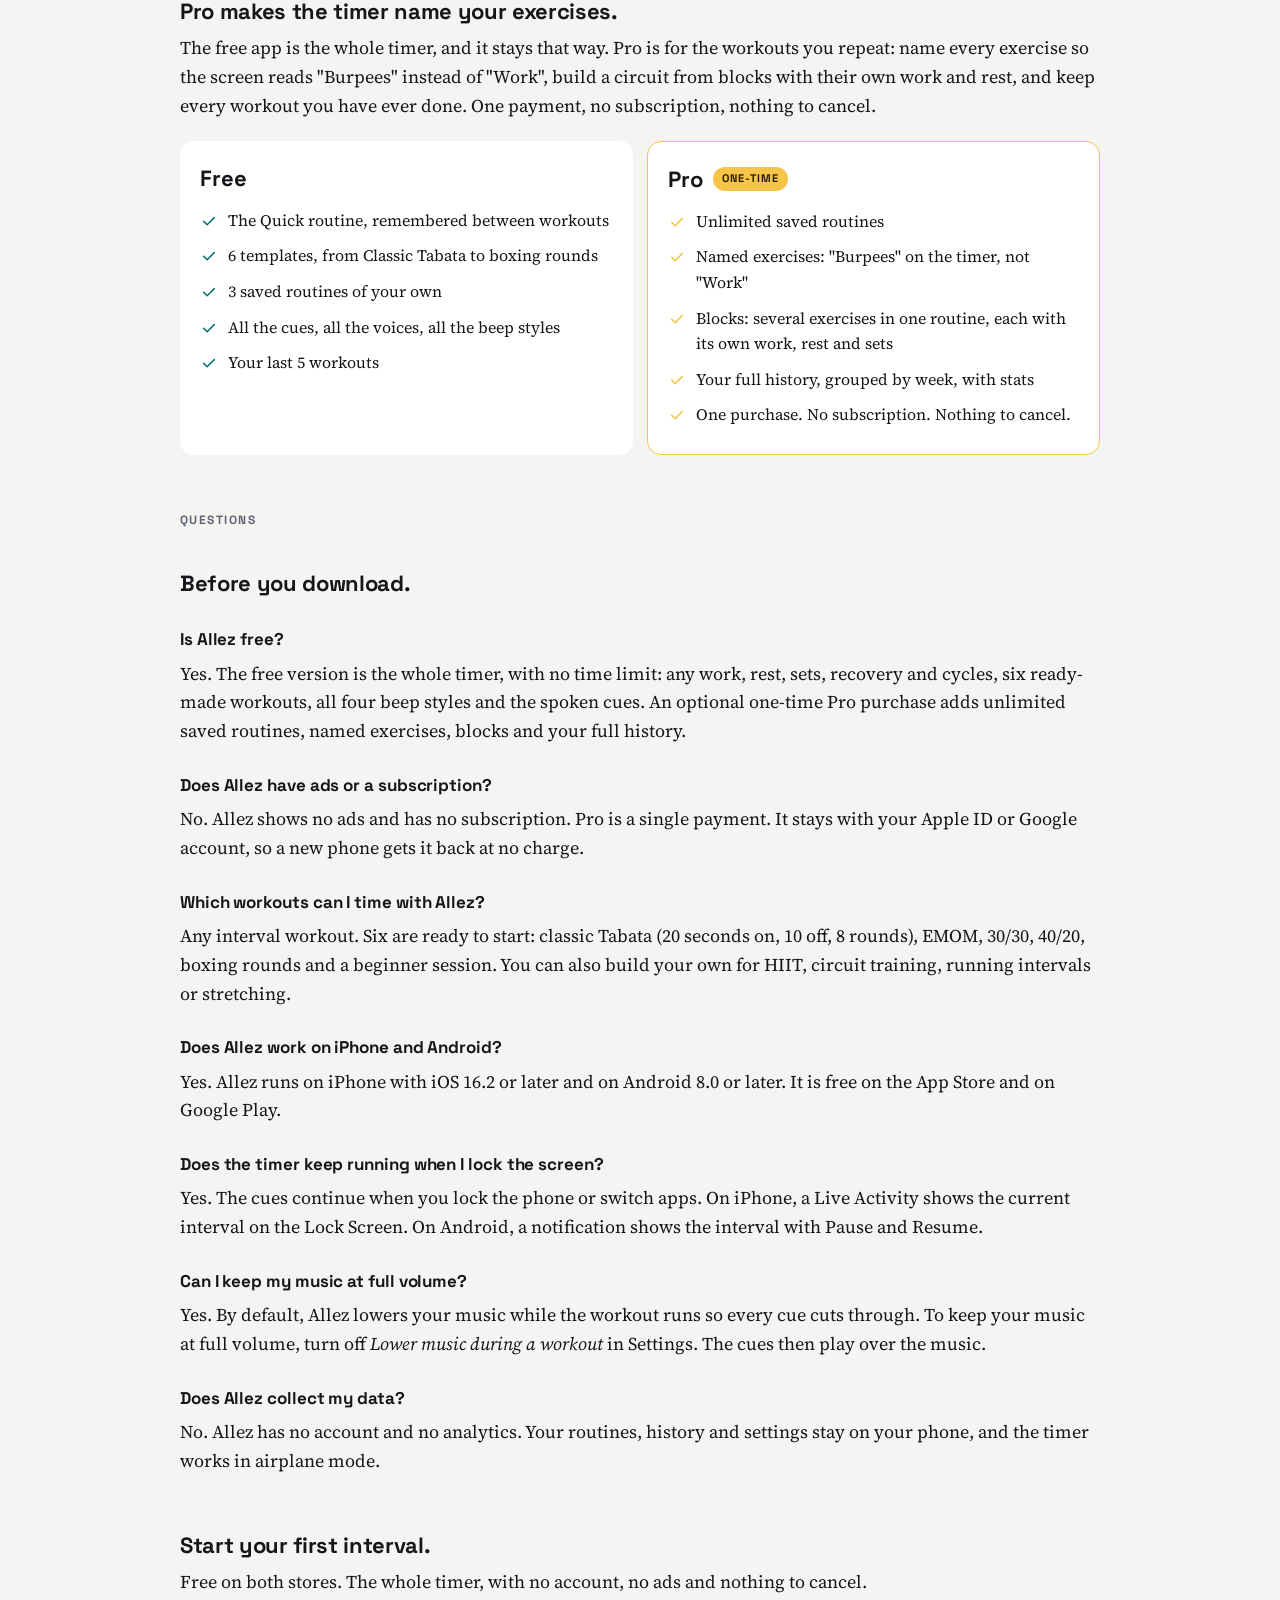
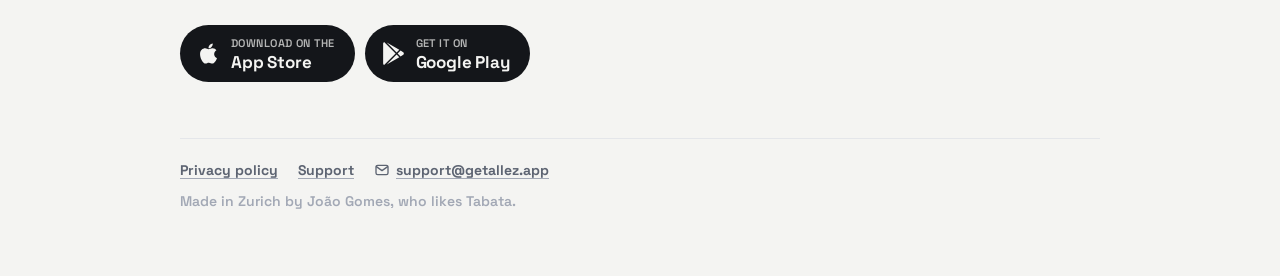
==== commit 87d20640: "site: name the developer The site said only that one person in Zurich made Allez. Search engines and" ====
--- a/index.html
+++ b/index.html
@@ -5,6 +5,7 @@
   <meta name="viewport" content="width=device-width, initial-scale=1">
   <title>Allez — Interval Timer for HIIT, Tabata &amp; Boxing</title>
   <meta name="description" content="A complete interval timer for HIIT, Tabata, boxing rounds and circuit training. No ads, no account, no subscription — the free app is the whole timer.">
+  <meta name="author" content="João Gomes">
   <link rel="canonical" href="https://getallez.app/">
   <meta name="theme-color" media="(prefers-color-scheme: light)" content="#F4F4F2">
   <meta name="theme-color" media="(prefers-color-scheme: dark)" content="#0F1115">
@@ -39,11 +40,20 @@
     "@context": "https://schema.org",
     "@graph": [
       {
+        "@type": "Person",
+        "@id": "https://getallez.app/#developer",
+        "name": "João Manuel Gomes",
+        "alternateName": ["João Gomes", "Joao Gomes"],
+        "jobTitle": "Independent developer",
+        "homeLocation": { "@type": "Place", "name": "Zurich, Switzerland" }
+      },
+      {
         "@type": "WebSite",
         "@id": "https://getallez.app/#website",
         "url": "https://getallez.app/",
         "name": "Allez",
-        "inLanguage": "en"
+        "inLanguage": "en",
+        "publisher": { "@id": "https://getallez.app/#developer" }
       },
       {
         "@type": "VideoObject",
@@ -59,6 +69,8 @@
       },
       {
         "@type": "MobileApplication",
+        "author": { "@id": "https://getallez.app/#developer" },
+        "publisher": { "@id": "https://getallez.app/#developer" },
         "@id": "https://getallez.app/#app",
         "name": "Allez - HIIT Interval Timer",
         "applicationCategory": "HealthApplication",
@@ -420,7 +432,7 @@
     <a href="privacy/">Privacy policy</a>
     <a href="support/">Support</a>
     <a href="mailto:support@getallez.app"><svg class="icon inline"><use href="#i-mail"/></svg>support@getallez.app</a>
-    <span class="made">Made in Zurich by one person who likes Tabata.</span>
+    <span class="made">Made in Zurich by João Gomes, who likes Tabata.</span>
   </footer>
 </main>
 </body>
